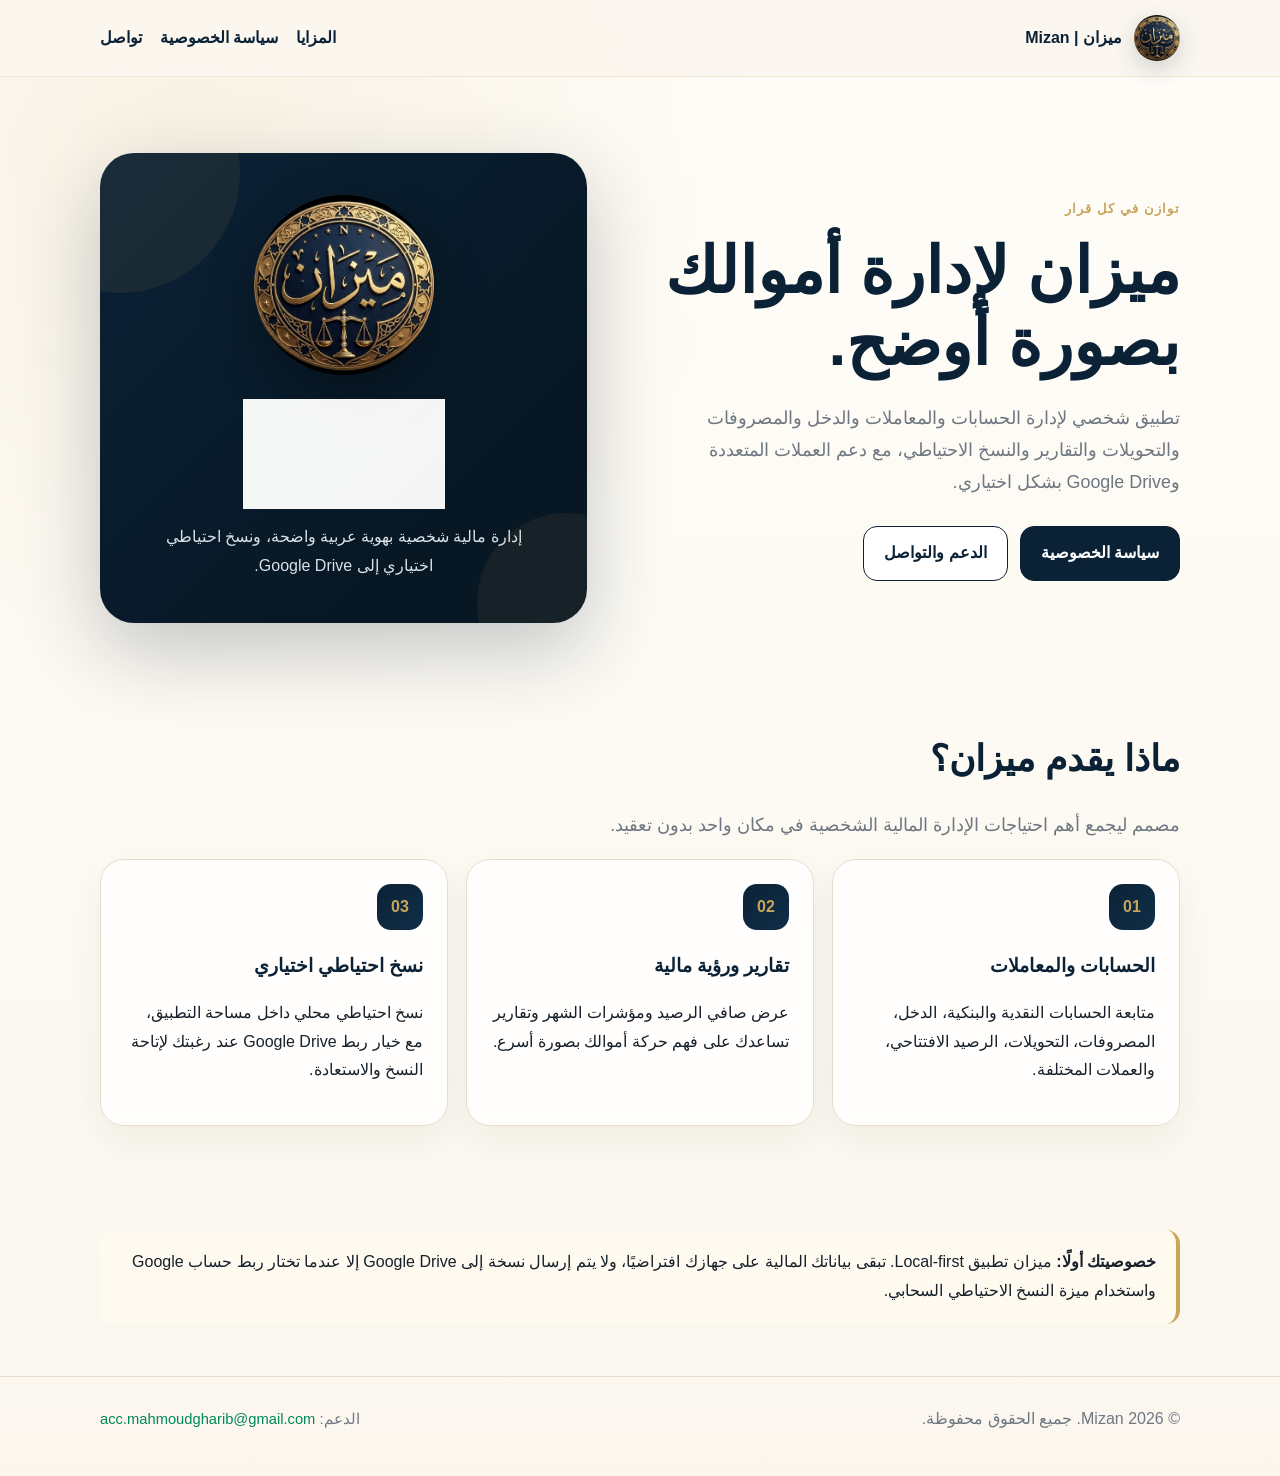
==== index.html @ 621705f7 "Initial Mizan website" ====
<!doctype html>
<html lang="ar" dir="rtl">
<head>
  <meta charset="utf-8" />
  <meta name="viewport" content="width=device-width, initial-scale=1" />
  <meta name="description" content="ميزان — تطبيق لإدارة الأموال الشخصية، الحسابات، المعاملات، التقارير والنسخ الاحتياطي." />
  <title>ميزان | Mizan</title>
  <link rel="icon" href="assets/mizan-logo.png" />
  <link rel="stylesheet" href="assets/styles.css" />
</head>
<body>
  <header class="topbar">
    <div class="shell nav">
      <a class="brand" href="./" aria-label="Mizan home">
        <img src="assets/mizan-logo.png" alt="شعار ميزان" />
        <span>ميزان | Mizan</span>
      </a>
      <nav class="navlinks">
        <a href="#features">المزايا</a>
        <a href="privacy-policy/">سياسة الخصوصية</a>
        <a href="mailto:acc.mahmoudgharib@gmail.com">تواصل</a>
      </nav>
    </div>
  </header>

  <main>
    <section class="hero">
      <div class="shell hero-grid">
        <div>
          <span class="kicker">توازن في كل قرار</span>
          <h1>ميزان لإدارة أموالك بصورة أوضح.</h1>
          <p class="lead">تطبيق شخصي لإدارة الحسابات والمعاملات والدخل والمصروفات والتحويلات والتقارير والنسخ الاحتياطي، مع دعم العملات المتعددة وGoogle Drive بشكل اختياري.</p>
          <div class="ctas">
            <a class="btn primary" href="privacy-policy/">سياسة الخصوصية</a>
            <a class="btn secondary" href="mailto:acc.mahmoudgharib@gmail.com">الدعم والتواصل</a>
          </div>
        </div>
        <div class="hero-card" aria-label="Mizan brand">
          <img class="logo-large" src="assets/mizan-logo.png" alt="شعار تطبيق ميزان" />
          <img class="wordmark" src="assets/mizan-wordmark.png" alt="ميزان" />
          <p>إدارة مالية شخصية بهوية عربية واضحة، ونسخ احتياطي اختياري إلى Google Drive.</p>
        </div>
      </div>
    </section>

    <section class="section" id="features">
      <div class="shell">
        <h2>ماذا يقدم ميزان؟</h2>
        <p class="lead">مصمم ليجمع أهم احتياجات الإدارة المالية الشخصية في مكان واحد بدون تعقيد.</p>
        <div class="grid-3">
          <article class="card">
            <div class="icon">01</div>
            <h3>الحسابات والمعاملات</h3>
            <p>متابعة الحسابات النقدية والبنكية، الدخل، المصروفات، التحويلات، الرصيد الافتتاحي، والعملات المختلفة.</p>
          </article>
          <article class="card">
            <div class="icon">02</div>
            <h3>تقارير ورؤية مالية</h3>
            <p>عرض صافي الرصيد ومؤشرات الشهر وتقارير تساعدك على فهم حركة أموالك بصورة أسرع.</p>
          </article>
          <article class="card">
            <div class="icon">03</div>
            <h3>نسخ احتياطي اختياري</h3>
            <p>نسخ احتياطي محلي داخل مساحة التطبيق، مع خيار ربط Google Drive عند رغبتك لإتاحة النسخ والاستعادة.</p>
          </article>
        </div>
      </div>
    </section>

    <section class="section">
      <div class="shell">
        <div class="notice">
          <strong>خصوصيتك أولًا:</strong>
          ميزان تطبيق Local-first. تبقى بياناتك المالية على جهازك افتراضيًا، ولا يتم إرسال نسخة إلى Google Drive إلا عندما تختار ربط حساب Google واستخدام ميزة النسخ الاحتياطي السحابي.
        </div>
      </div>
    </section>
  </main>

  <footer>
    <div class="shell footer-grid">
      <div>© 2026 Mizan. جميع الحقوق محفوظة.</div>
      <div class="small">الدعم: <a href="mailto:acc.mahmoudgharib@gmail.com">acc.mahmoudgharib@gmail.com</a></div>
    </div>
  </footer>
</body>
</html>
---- assets/styles.css ----
:root {
  --navy: #0b2236;
  --navy-2: #102f49;
  --gold: #c9a55a;
  --cream: #fbf7ef;
  --ink: #17212b;
  --muted: #6e7781;
  --line: #e6ddcf;
  --green: #00875a;
  --card: rgba(255,255,255,.88);
}
* { box-sizing: border-box; }
html { scroll-behavior: smooth; }
body {
  margin: 0;
  font-family: "Segoe UI", Tahoma, Arial, sans-serif;
  color: var(--ink);
  background:
    radial-gradient(circle at 15% 10%, rgba(201,165,90,.12), transparent 34%),
    linear-gradient(180deg, #fffdf8, var(--cream));
  line-height: 1.8;
}
a { color: var(--green); text-decoration: none; }
a:hover { text-decoration: underline; }
.shell { width: min(1080px, calc(100% - 32px)); margin: 0 auto; }
.topbar {
  position: sticky; top: 0; z-index: 5;
  background: rgba(251,247,239,.92);
  backdrop-filter: blur(12px);
  border-bottom: 1px solid rgba(201,165,90,.18);
}
.nav { min-height: 76px; display:flex; align-items:center; justify-content:space-between; gap:20px; }
.brand { display:flex; align-items:center; gap:12px; color:var(--navy); font-weight:800; }
.brand img { width:46px; height:46px; border-radius:50%; object-fit:cover; box-shadow: 0 8px 24px rgba(11,34,54,.18); }
.navlinks { display:flex; gap:18px; align-items:center; flex-wrap:wrap; }
.navlinks a { color:var(--navy); font-weight:700; }
.hero { padding: 76px 0 52px; }
.hero-grid { display:grid; grid-template-columns: 1.05fr .95fr; gap:54px; align-items:center; }
.hero-card {
  background: linear-gradient(135deg, var(--navy), #071724 75%);
  color:white; border-radius:34px; padding:42px;
  box-shadow:0 28px 80px rgba(11,34,54,.24);
  position:relative; overflow:hidden;
}
.hero-card:before, .hero-card:after { content:""; position:absolute; border-radius:50%; background:rgba(201,165,90,.08); }
.hero-card:before { width:240px;height:240px;left:-100px;top:-100px; }
.hero-card:after { width:180px;height:180px;right:-70px;bottom:-70px; }
.logo-large { width:180px; height:180px; border-radius:50%; object-fit:cover; display:block; margin:0 auto 24px; box-shadow:0 18px 50px rgba(0,0,0,.32); }
.wordmark { max-width:270px; max-height:110px; object-fit:contain; display:block; margin:0 auto 14px; filter: brightness(0) invert(1); opacity:.96; }
.hero-card p { text-align:center; color:#d9e0e6; margin:0; }
.kicker { color:var(--gold); font-weight:800; letter-spacing:.08em; text-transform:uppercase; font-size:.84rem; }
h1 { font-size:clamp(2.2rem, 5vw, 4.6rem); line-height:1.12; margin:.2em 0 .35em; color:var(--navy); }
h2 { color:var(--navy); font-size:clamp(1.55rem, 3vw, 2.25rem); margin:0 0 14px; }
h3 { color:var(--navy); margin-bottom:8px; }
.lead { color:var(--muted); font-size:1.12rem; max-width:700px; }
.ctas { display:flex; gap:12px; flex-wrap:wrap; margin-top:28px; }
.btn { display:inline-flex; align-items:center; justify-content:center; padding:12px 20px; border-radius:14px; font-weight:800; border:1px solid var(--navy); }
.btn.primary { background:var(--navy); color:white; }
.btn.secondary { background:white; color:var(--navy); }
.section { padding:52px 0; }
.grid-3 { display:grid; grid-template-columns:repeat(3,1fr); gap:18px; }
.card { background:var(--card); border:1px solid var(--line); border-radius:24px; padding:24px; box-shadow:0 14px 34px rgba(66,48,21,.06); }
.icon { width:46px;height:46px;border-radius:14px;background:linear-gradient(135deg,var(--navy),var(--navy-2));color:var(--gold);display:grid;place-items:center;font-weight:900;margin-bottom:15px; }
.notice { border-right:4px solid var(--gold); background:#fffaf0; padding:18px 20px; border-radius:14px; }
.privacy { max-width:880px; margin:0 auto; }
.privacy section { background:white; border:1px solid var(--line); border-radius:20px; padding:24px; margin:16px 0; }
ul { padding-inline-start:24px; }
footer { border-top:1px solid var(--line); padding:28px 0 42px; color:var(--muted); }
.footer-grid { display:flex; justify-content:space-between; gap:20px; align-items:center; flex-wrap:wrap; }
.small { font-size:.92rem; color:var(--muted); }
.badge { display:inline-block; padding:6px 10px; border-radius:999px; background:#edf7f3; color:var(--green); font-weight:800; font-size:.85rem; }
@media (max-width: 820px) {
  .hero-grid { grid-template-columns:1fr; }
  .grid-3 { grid-template-columns:1fr; }
  .nav { align-items:flex-start; padding:14px 0; }
  .navlinks { justify-content:flex-end; }
  .hero { padding-top:42px; }
}
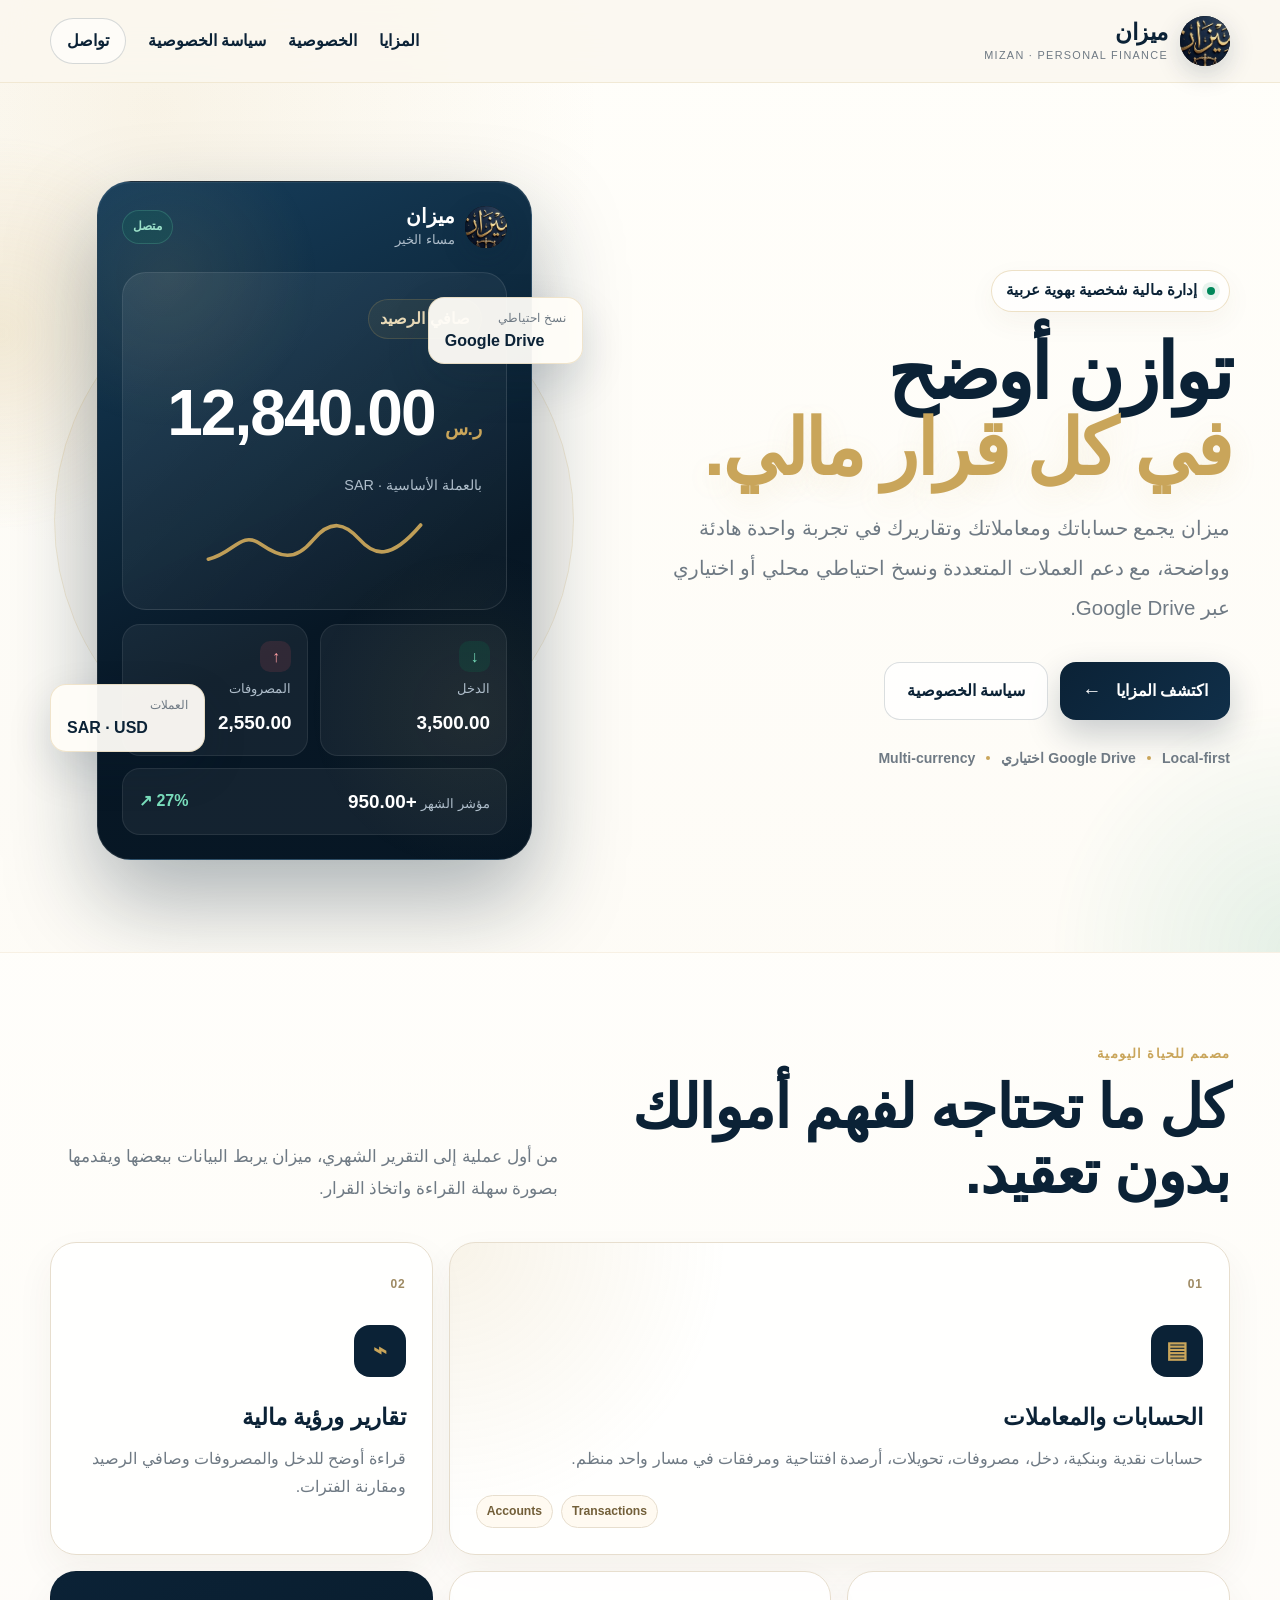
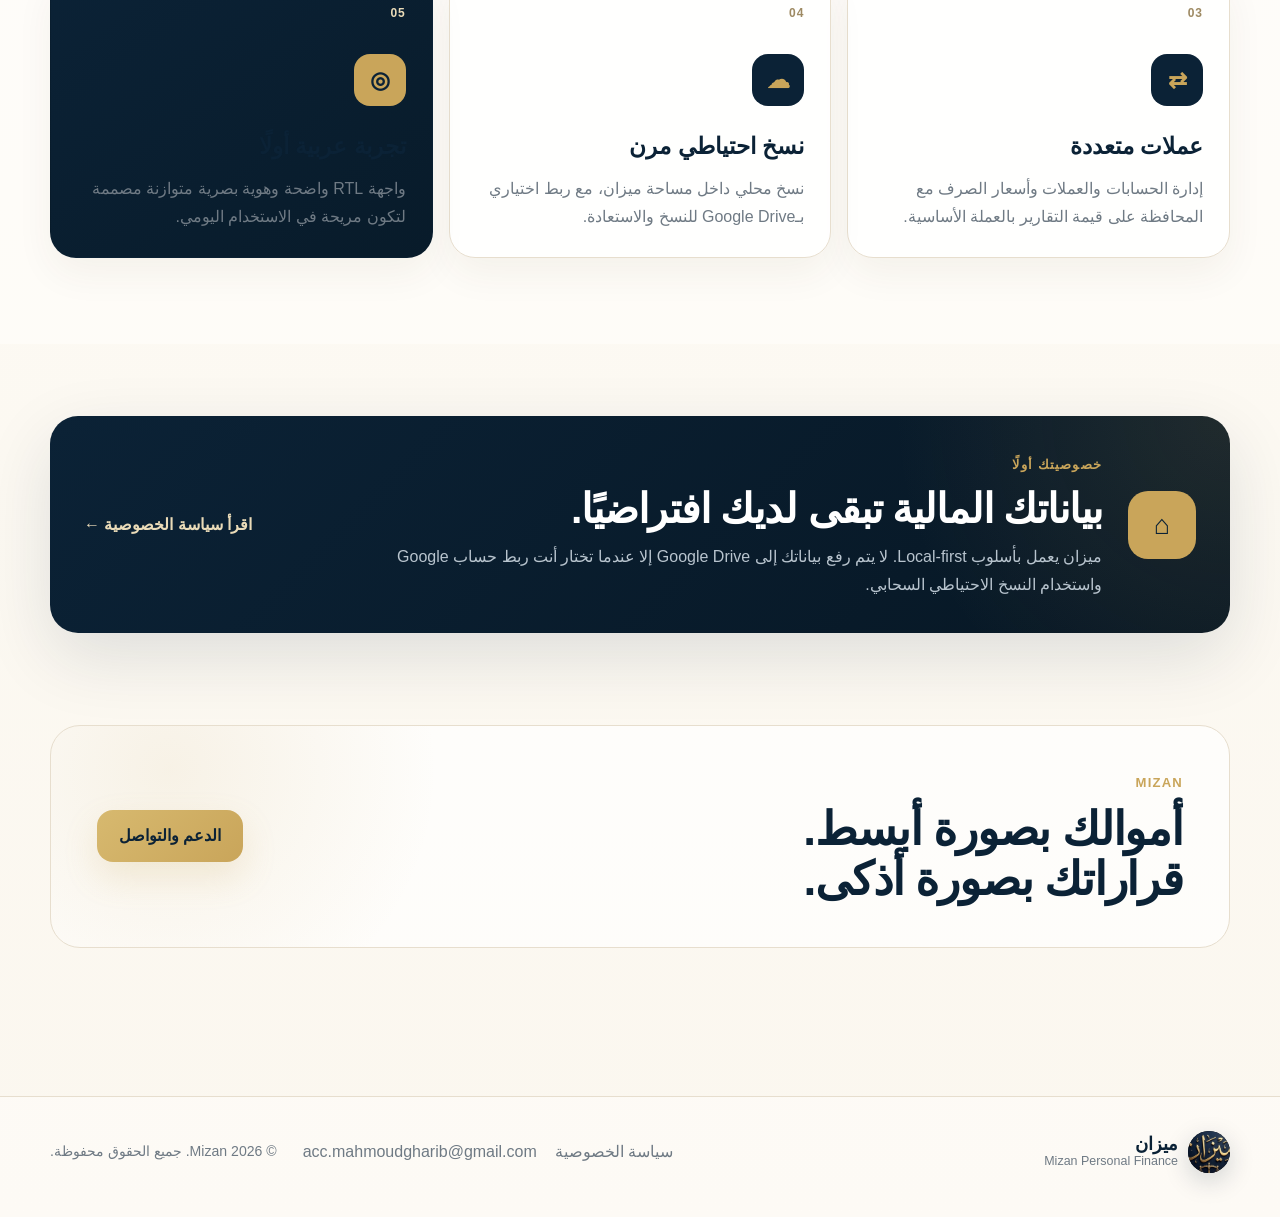
==== commit e99883ed: "Update Mizan website design" ====
--- a/index.html
+++ b/index.html
@@ -3,7 +3,8 @@
 <head>
   <meta charset="utf-8" />
   <meta name="viewport" content="width=device-width, initial-scale=1" />
-  <meta name="description" content="ميزان — تطبيق لإدارة الأموال الشخصية، الحسابات، المعاملات، التقارير والنسخ الاحتياطي." />
+  <meta name="theme-color" content="#0B2236" />
+  <meta name="description" content="ميزان — تطبيق عربي لإدارة الأموال الشخصية، الحسابات، المعاملات، التقارير والنسخ الاحتياطي." />
   <title>ميزان | Mizan</title>
   <link rel="icon" href="assets/mizan-logo.png" />
   <link rel="stylesheet" href="assets/styles.css" />
@@ -11,76 +12,201 @@
 <body>
   <header class="topbar">
     <div class="shell nav">
-      <a class="brand" href="./" aria-label="Mizan home">
-        <img src="assets/mizan-logo.png" alt="شعار ميزان" />
-        <span>ميزان | Mizan</span>
+      <a class="brand" href="./" aria-label="الصفحة الرئيسية لميزان">
+        <span class="brand-mark"><img src="assets/mizan-logo.png" alt="" /></span>
+        <span class="brand-copy">
+          <strong class="brand-name">ميزان</strong>
+          <small>MIZAN · PERSONAL FINANCE</small>
+        </span>
       </a>
-      <nav class="navlinks">
+      <nav class="navlinks" aria-label="التنقل الرئيسي">
         <a href="#features">المزايا</a>
+        <a href="#privacy">الخصوصية</a>
         <a href="privacy-policy/">سياسة الخصوصية</a>
-        <a href="mailto:acc.mahmoudgharib@gmail.com">تواصل</a>
+        <a class="nav-contact" href="mailto:acc.mahmoudgharib@gmail.com">تواصل</a>
       </nav>
     </div>
   </header>
 
   <main>
     <section class="hero">
+      <div class="hero-glow hero-glow-a"></div>
+      <div class="hero-glow hero-glow-b"></div>
       <div class="shell hero-grid">
+        <div class="hero-copy">
+          <div class="eyebrow">
+            <span class="eyebrow-dot"></span>
+            <span>إدارة مالية شخصية بهوية عربية</span>
+          </div>
+          <h1>توازن أوضح<br /><span>في كل قرار مالي.</span></h1>
+          <p class="lead">
+            ميزان يجمع حساباتك ومعاملاتك وتقاريرك في تجربة واحدة هادئة وواضحة،
+            مع دعم العملات المتعددة ونسخ احتياطي محلي أو اختياري عبر Google Drive.
+          </p>
+          <div class="ctas">
+            <a class="btn primary" href="#features">
+              <span>اكتشف المزايا</span>
+              <span class="btn-arrow">←</span>
+            </a>
+            <a class="btn secondary" href="privacy-policy/">سياسة الخصوصية</a>
+          </div>
+          <div class="trust-row" aria-label="خصائص رئيسية">
+            <span>Local-first</span>
+            <i></i>
+            <span>Google Drive اختياري</span>
+            <i></i>
+            <span>Multi-currency</span>
+          </div>
+        </div>
+
+        <div class="showcase" aria-label="واجهة توضيحية لتطبيق ميزان">
+          <div class="showcase-orbit"></div>
+          <div class="app-window">
+            <div class="app-top">
+              <div class="app-brand">
+                <span class="mini-logo"><img src="assets/mizan-logo.png" alt="" /></span>
+                <div>
+                  <strong>ميزان</strong>
+                  <small>مساء الخير</small>
+                </div>
+              </div>
+              <span class="status-pill">متصل</span>
+            </div>
+
+            <div class="balance-card">
+              <div class="balance-label">صافي الرصيد</div>
+              <div class="balance-value"><b>12,840.00</b><span>ر.س</span></div>
+              <div class="balance-sub">بالعملة الأساسية · SAR</div>
+              <svg class="balance-line" viewBox="0 0 240 60" aria-hidden="true">
+                <path d="M2 48 C30 42, 38 16, 60 31 S98 51, 118 27 S154 8, 170 26 S204 50, 238 10" fill="none" stroke="currentColor" stroke-width="4" stroke-linecap="round"/>
+              </svg>
+            </div>
+
+            <div class="mini-grid">
+              <div class="mini-card">
+                <span class="mini-icon income">↓</span>
+                <small>الدخل</small>
+                <strong>3,500.00</strong>
+              </div>
+              <div class="mini-card">
+                <span class="mini-icon expense">↑</span>
+                <small>المصروفات</small>
+                <strong>2,550.00</strong>
+              </div>
+              <div class="mini-card wide">
+                <div>
+                  <small>مؤشر الشهر</small>
+                  <strong>+950.00</strong>
+                </div>
+                <span class="trend">↗ 27%</span>
+              </div>
+            </div>
+          </div>
+
+          <div class="floating-card floating-a">
+            <span>نسخ احتياطي</span>
+            <strong>Google Drive</strong>
+          </div>
+          <div class="floating-card floating-b">
+            <span>العملات</span>
+            <strong>SAR · USD</strong>
+          </div>
+        </div>
+      </div>
+    </section>
+
+    <section class="section features-section" id="features">
+      <div class="shell">
+        <div class="section-head">
+          <div>
+            <span class="section-kicker">مصمم للحياة اليومية</span>
+            <h2>كل ما تحتاجه لفهم أموالك<br />بدون تعقيد.</h2>
+          </div>
+          <p>
+            من أول عملية إلى التقرير الشهري، ميزان يربط البيانات ببعضها
+            ويقدمها بصورة سهلة القراءة واتخاذ القرار.
+          </p>
+        </div>
+
+        <div class="feature-grid">
+          <article class="feature-card feature-large">
+            <span class="feature-no">01</span>
+            <div class="feature-symbol">▤</div>
+            <h3>الحسابات والمعاملات</h3>
+            <p>حسابات نقدية وبنكية، دخل، مصروفات، تحويلات، أرصدة افتتاحية ومرفقات في مسار واحد منظم.</p>
+            <div class="feature-tags"><span>Accounts</span><span>Transactions</span></div>
+          </article>
+
+          <article class="feature-card">
+            <span class="feature-no">02</span>
+            <div class="feature-symbol">⌁</div>
+            <h3>تقارير ورؤية مالية</h3>
+            <p>قراءة أوضح للدخل والمصروفات وصافي الرصيد ومقارنة الفترات.</p>
+          </article>
+
+          <article class="feature-card">
+            <span class="feature-no">03</span>
+            <div class="feature-symbol">⇄</div>
+            <h3>عملات متعددة</h3>
+            <p>إدارة الحسابات والعملات وأسعار الصرف مع المحافظة على قيمة التقارير بالعملة الأساسية.</p>
+          </article>
+
+          <article class="feature-card">
+            <span class="feature-no">04</span>
+            <div class="feature-symbol">☁</div>
+            <h3>نسخ احتياطي مرن</h3>
+            <p>نسخ محلي داخل مساحة ميزان، مع ربط اختياري بـGoogle Drive للنسخ والاستعادة.</p>
+          </article>
+
+          <article class="feature-card feature-accent">
+            <span class="feature-no">05</span>
+            <div class="feature-symbol">◎</div>
+            <h3>تجربة عربية أولًا</h3>
+            <p>واجهة RTL واضحة وهوية بصرية متوازنة مصممة لتكون مريحة في الاستخدام اليومي.</p>
+          </article>
+        </div>
+      </div>
+    </section>
+
+    <section class="section privacy-strip" id="privacy">
+      <div class="shell">
+        <div class="privacy-panel">
+          <div class="privacy-icon">⌂</div>
+          <div class="privacy-copy">
+            <span class="section-kicker">خصوصيتك أولًا</span>
+            <h2>بياناتك المالية تبقى لديك افتراضيًا.</h2>
+            <p>
+              ميزان يعمل بأسلوب Local-first. لا يتم رفع بياناتك إلى Google Drive إلا عندما تختار أنت
+              ربط حساب Google واستخدام النسخ الاحتياطي السحابي.
+            </p>
+          </div>
+          <a class="text-link" href="privacy-policy/">اقرأ سياسة الخصوصية ←</a>
+        </div>
+      </div>
+    </section>
+
+    <section class="section closing-section">
+      <div class="shell closing-card">
         <div>
-          <span class="kicker">توازن في كل قرار</span>
-          <h1>ميزان لإدارة أموالك بصورة أوضح.</h1>
-          <p class="lead">تطبيق شخصي لإدارة الحسابات والمعاملات والدخل والمصروفات والتحويلات والتقارير والنسخ الاحتياطي، مع دعم العملات المتعددة وGoogle Drive بشكل اختياري.</p>
-          <div class="ctas">
-            <a class="btn primary" href="privacy-policy/">سياسة الخصوصية</a>
-            <a class="btn secondary" href="mailto:acc.mahmoudgharib@gmail.com">الدعم والتواصل</a>
-          </div>
-        </div>
-        <div class="hero-card" aria-label="Mizan brand">
-          <img class="logo-large" src="assets/mizan-logo.png" alt="شعار تطبيق ميزان" />
-          <img class="wordmark" src="assets/mizan-wordmark.png" alt="ميزان" />
-          <p>إدارة مالية شخصية بهوية عربية واضحة، ونسخ احتياطي اختياري إلى Google Drive.</p>
-        </div>
-      </div>
-    </section>
-
-    <section class="section" id="features">
-      <div class="shell">
-        <h2>ماذا يقدم ميزان؟</h2>
-        <p class="lead">مصمم ليجمع أهم احتياجات الإدارة المالية الشخصية في مكان واحد بدون تعقيد.</p>
-        <div class="grid-3">
-          <article class="card">
-            <div class="icon">01</div>
-            <h3>الحسابات والمعاملات</h3>
-            <p>متابعة الحسابات النقدية والبنكية، الدخل، المصروفات، التحويلات، الرصيد الافتتاحي، والعملات المختلفة.</p>
-          </article>
-          <article class="card">
-            <div class="icon">02</div>
-            <h3>تقارير ورؤية مالية</h3>
-            <p>عرض صافي الرصيد ومؤشرات الشهر وتقارير تساعدك على فهم حركة أموالك بصورة أسرع.</p>
-          </article>
-          <article class="card">
-            <div class="icon">03</div>
-            <h3>نسخ احتياطي اختياري</h3>
-            <p>نسخ احتياطي محلي داخل مساحة التطبيق، مع خيار ربط Google Drive عند رغبتك لإتاحة النسخ والاستعادة.</p>
-          </article>
-        </div>
-      </div>
-    </section>
-
-    <section class="section">
-      <div class="shell">
-        <div class="notice">
-          <strong>خصوصيتك أولًا:</strong>
-          ميزان تطبيق Local-first. تبقى بياناتك المالية على جهازك افتراضيًا، ولا يتم إرسال نسخة إلى Google Drive إلا عندما تختار ربط حساب Google واستخدام ميزة النسخ الاحتياطي السحابي.
-        </div>
+          <span class="section-kicker">MIZAN</span>
+          <h2>أموالك بصورة أبسط.<br />قراراتك بصورة أذكى.</h2>
+        </div>
+        <a class="btn gold" href="mailto:acc.mahmoudgharib@gmail.com">الدعم والتواصل</a>
       </div>
     </section>
   </main>
 
   <footer>
     <div class="shell footer-grid">
-      <div>© 2026 Mizan. جميع الحقوق محفوظة.</div>
-      <div class="small">الدعم: <a href="mailto:acc.mahmoudgharib@gmail.com">acc.mahmoudgharib@gmail.com</a></div>
+      <a class="footer-brand" href="./">
+        <span class="mini-logo"><img src="assets/mizan-logo.png" alt="" /></span>
+        <span><strong>ميزان</strong><small>Mizan Personal Finance</small></span>
+      </a>
+      <div class="footer-links">
+        <a href="privacy-policy/">سياسة الخصوصية</a>
+        <a href="mailto:acc.mahmoudgharib@gmail.com">acc.mahmoudgharib@gmail.com</a>
+      </div>
+      <div class="copyright">© 2026 Mizan. جميع الحقوق محفوظة.</div>
     </div>
   </footer>
 </body>
--- a/assets/styles.css
+++ b/assets/styles.css
@@ -1,78 +1,851 @@
+@font-face {
+  font-family: "Mahmoud";
+  src: url("fonts/Mahmoud-Final.ttf") format("truetype");
+  font-style: normal;
+  font-weight: 100 900;
+  font-display: swap;
+}
+
 :root {
+  --font: "Mahmoud", "Segoe UI", Tahoma, Arial, sans-serif;
   --navy: #0b2236;
   --navy-2: #102f49;
+  --navy-3: #173f5e;
   --gold: #c9a55a;
+  --gold-soft: #eadbb8;
   --cream: #fbf7ef;
-  --ink: #17212b;
-  --muted: #6e7781;
-  --line: #e6ddcf;
+  --paper: #fffdf8;
+  --ink: #16222d;
+  --muted: #6f7a84;
+  --line: #e7dece;
   --green: #00875a;
-  --card: rgba(255,255,255,.88);
-}
+  --red: #c94d55;
+  --card: rgba(255,255,255,.9);
+  --shadow: 0 24px 70px rgba(11,34,54,.12);
+}
+
 * { box-sizing: border-box; }
-html { scroll-behavior: smooth; }
+
+html {
+  scroll-behavior: smooth;
+  -webkit-text-size-adjust: 100%;
+}
+
 body {
   margin: 0;
-  font-family: "Segoe UI", Tahoma, Arial, sans-serif;
+  font-family: var(--font);
   color: var(--ink);
   background:
-    radial-gradient(circle at 15% 10%, rgba(201,165,90,.12), transparent 34%),
-    linear-gradient(180deg, #fffdf8, var(--cream));
-  line-height: 1.8;
-}
-a { color: var(--green); text-decoration: none; }
-a:hover { text-decoration: underline; }
-.shell { width: min(1080px, calc(100% - 32px)); margin: 0 auto; }
+    radial-gradient(circle at 12% 4%, rgba(201,165,90,.12), transparent 28rem),
+    linear-gradient(180deg, #fffefa 0%, var(--cream) 100%);
+  line-height: 1.75;
+  font-variant-numeric: tabular-nums;
+  text-rendering: optimizeLegibility;
+}
+
+button, input, textarea, select { font: inherit; }
+img { max-width: 100%; }
+a { color: inherit; text-decoration: none; }
+a:hover { color: var(--green); }
+
+.shell {
+  width: min(1180px, calc(100% - 40px));
+  margin-inline: auto;
+}
+
 .topbar {
-  position: sticky; top: 0; z-index: 5;
-  background: rgba(251,247,239,.92);
-  backdrop-filter: blur(12px);
+  position: sticky;
+  top: 0;
+  z-index: 30;
+  background: rgba(251,247,239,.84);
   border-bottom: 1px solid rgba(201,165,90,.18);
-}
-.nav { min-height: 76px; display:flex; align-items:center; justify-content:space-between; gap:20px; }
-.brand { display:flex; align-items:center; gap:12px; color:var(--navy); font-weight:800; }
-.brand img { width:46px; height:46px; border-radius:50%; object-fit:cover; box-shadow: 0 8px 24px rgba(11,34,54,.18); }
-.navlinks { display:flex; gap:18px; align-items:center; flex-wrap:wrap; }
-.navlinks a { color:var(--navy); font-weight:700; }
-.hero { padding: 76px 0 52px; }
-.hero-grid { display:grid; grid-template-columns: 1.05fr .95fr; gap:54px; align-items:center; }
-.hero-card {
-  background: linear-gradient(135deg, var(--navy), #071724 75%);
-  color:white; border-radius:34px; padding:42px;
-  box-shadow:0 28px 80px rgba(11,34,54,.24);
-  position:relative; overflow:hidden;
-}
-.hero-card:before, .hero-card:after { content:""; position:absolute; border-radius:50%; background:rgba(201,165,90,.08); }
-.hero-card:before { width:240px;height:240px;left:-100px;top:-100px; }
-.hero-card:after { width:180px;height:180px;right:-70px;bottom:-70px; }
-.logo-large { width:180px; height:180px; border-radius:50%; object-fit:cover; display:block; margin:0 auto 24px; box-shadow:0 18px 50px rgba(0,0,0,.32); }
-.wordmark { max-width:270px; max-height:110px; object-fit:contain; display:block; margin:0 auto 14px; filter: brightness(0) invert(1); opacity:.96; }
-.hero-card p { text-align:center; color:#d9e0e6; margin:0; }
-.kicker { color:var(--gold); font-weight:800; letter-spacing:.08em; text-transform:uppercase; font-size:.84rem; }
-h1 { font-size:clamp(2.2rem, 5vw, 4.6rem); line-height:1.12; margin:.2em 0 .35em; color:var(--navy); }
-h2 { color:var(--navy); font-size:clamp(1.55rem, 3vw, 2.25rem); margin:0 0 14px; }
-h3 { color:var(--navy); margin-bottom:8px; }
-.lead { color:var(--muted); font-size:1.12rem; max-width:700px; }
-.ctas { display:flex; gap:12px; flex-wrap:wrap; margin-top:28px; }
-.btn { display:inline-flex; align-items:center; justify-content:center; padding:12px 20px; border-radius:14px; font-weight:800; border:1px solid var(--navy); }
-.btn.primary { background:var(--navy); color:white; }
-.btn.secondary { background:white; color:var(--navy); }
-.section { padding:52px 0; }
-.grid-3 { display:grid; grid-template-columns:repeat(3,1fr); gap:18px; }
-.card { background:var(--card); border:1px solid var(--line); border-radius:24px; padding:24px; box-shadow:0 14px 34px rgba(66,48,21,.06); }
-.icon { width:46px;height:46px;border-radius:14px;background:linear-gradient(135deg,var(--navy),var(--navy-2));color:var(--gold);display:grid;place-items:center;font-weight:900;margin-bottom:15px; }
-.notice { border-right:4px solid var(--gold); background:#fffaf0; padding:18px 20px; border-radius:14px; }
-.privacy { max-width:880px; margin:0 auto; }
-.privacy section { background:white; border:1px solid var(--line); border-radius:20px; padding:24px; margin:16px 0; }
-ul { padding-inline-start:24px; }
-footer { border-top:1px solid var(--line); padding:28px 0 42px; color:var(--muted); }
-.footer-grid { display:flex; justify-content:space-between; gap:20px; align-items:center; flex-wrap:wrap; }
-.small { font-size:.92rem; color:var(--muted); }
-.badge { display:inline-block; padding:6px 10px; border-radius:999px; background:#edf7f3; color:var(--green); font-weight:800; font-size:.85rem; }
-@media (max-width: 820px) {
-  .hero-grid { grid-template-columns:1fr; }
-  .grid-3 { grid-template-columns:1fr; }
-  .nav { align-items:flex-start; padding:14px 0; }
-  .navlinks { justify-content:flex-end; }
-  .hero { padding-top:42px; }
-}
+  backdrop-filter: blur(18px);
+  -webkit-backdrop-filter: blur(18px);
+}
+
+.nav {
+  min-height: 82px;
+  display: flex;
+  align-items: center;
+  justify-content: space-between;
+  gap: 26px;
+}
+
+.brand {
+  display: inline-flex;
+  align-items: center;
+  gap: 12px;
+  color: var(--navy);
+}
+
+.brand-mark, .mini-logo {
+  display: block;
+  overflow: hidden;
+  border-radius: 50%;
+  background: #05090c;
+  box-shadow: 0 8px 26px rgba(11,34,54,.18);
+  flex: 0 0 auto;
+}
+
+.brand-mark { width: 50px; height: 50px; }
+.mini-logo { width: 42px; height: 42px; }
+
+.brand-mark img, .mini-logo img {
+  width: 100%;
+  height: 100%;
+  object-fit: cover;
+  transform: scale(1.82);
+}
+
+.brand-copy {
+  display: grid;
+  line-height: 1.05;
+}
+
+.brand-name {
+  font-size: 1.42rem;
+  font-weight: 900;
+  letter-spacing: -.02em;
+}
+
+.brand-copy small {
+  margin-top: 5px;
+  font-size: .68rem;
+  color: var(--muted);
+  letter-spacing: .12em;
+  direction: ltr;
+}
+
+.navlinks {
+  display: flex;
+  gap: 22px;
+  align-items: center;
+  flex-wrap: wrap;
+  color: var(--navy);
+  font-weight: 800;
+}
+
+.navlinks a { transition: color .2s ease, transform .2s ease; }
+.navlinks a:hover { transform: translateY(-1px); }
+
+.nav-contact {
+  border: 1px solid rgba(11,34,54,.16);
+  border-radius: 999px;
+  padding: 8px 16px;
+  background: rgba(255,255,255,.55);
+}
+
+.hero {
+  position: relative;
+  overflow: clip;
+  padding: 98px 0 92px;
+}
+
+.hero-glow {
+  position: absolute;
+  border-radius: 50%;
+  filter: blur(3px);
+  pointer-events: none;
+}
+
+.hero-glow-a {
+  width: 420px;
+  height: 420px;
+  left: -210px;
+  top: 40px;
+  background: radial-gradient(circle, rgba(201,165,90,.18), transparent 66%);
+}
+
+.hero-glow-b {
+  width: 520px;
+  height: 520px;
+  right: -280px;
+  bottom: -260px;
+  background: radial-gradient(circle, rgba(0,135,90,.10), transparent 68%);
+}
+
+.hero-grid {
+  display: grid;
+  grid-template-columns: 1.03fr .97fr;
+  gap: clamp(46px, 7vw, 92px);
+  align-items: center;
+}
+
+.hero-copy { position: relative; z-index: 2; }
+
+.eyebrow {
+  display: inline-flex;
+  align-items: center;
+  gap: 10px;
+  color: var(--navy);
+  background: rgba(255,255,255,.62);
+  border: 1px solid rgba(201,165,90,.33);
+  padding: 7px 14px;
+  border-radius: 999px;
+  font-size: .92rem;
+  font-weight: 800;
+  box-shadow: 0 10px 28px rgba(90,70,33,.05);
+}
+
+.eyebrow-dot {
+  width: 8px;
+  height: 8px;
+  border-radius: 50%;
+  background: var(--green);
+  box-shadow: 0 0 0 5px rgba(0,135,90,.09);
+}
+
+h1, h2, h3, p { margin-top: 0; }
+
+h1 {
+  margin: 22px 0 22px;
+  color: var(--navy);
+  font-size: clamp(3.2rem, 6vw, 6.5rem);
+  line-height: .99;
+  font-weight: 900;
+  letter-spacing: -.035em;
+}
+
+h1 span {
+  color: var(--gold);
+  text-shadow: 0 8px 30px rgba(201,165,90,.12);
+}
+
+.lead {
+  max-width: 680px;
+  margin-bottom: 0;
+  color: var(--muted);
+  font-size: clamp(1.08rem, 1.8vw, 1.28rem);
+  line-height: 1.95;
+}
+
+.ctas {
+  display: flex;
+  gap: 12px;
+  flex-wrap: wrap;
+  margin-top: 34px;
+}
+
+.btn {
+  min-height: 52px;
+  display: inline-flex;
+  align-items: center;
+  justify-content: center;
+  gap: 14px;
+  padding: 12px 22px;
+  border-radius: 16px;
+  font-weight: 900;
+  transition: transform .2s ease, box-shadow .2s ease, background .2s ease;
+}
+
+.btn:hover { transform: translateY(-2px); }
+
+.btn.primary {
+  color: white;
+  background: linear-gradient(135deg, var(--navy), var(--navy-2));
+  box-shadow: 0 14px 34px rgba(11,34,54,.22);
+}
+
+.btn.secondary {
+  color: var(--navy);
+  background: rgba(255,255,255,.72);
+  border: 1px solid rgba(11,34,54,.15);
+}
+
+.btn.gold {
+  color: var(--navy);
+  background: linear-gradient(135deg, #d7b96f, var(--gold));
+  box-shadow: 0 15px 34px rgba(201,165,90,.18);
+}
+
+.btn.compact { min-height: 46px; padding: 9px 16px; }
+
+.btn-arrow { font-size: 1.2em; }
+
+.trust-row {
+  display: flex;
+  align-items: center;
+  gap: 11px;
+  flex-wrap: wrap;
+  margin-top: 26px;
+  color: var(--muted);
+  font-size: .88rem;
+  font-weight: 700;
+}
+
+.trust-row i {
+  width: 4px;
+  height: 4px;
+  background: var(--gold);
+  border-radius: 50%;
+}
+
+.showcase {
+  position: relative;
+  min-height: 610px;
+  display: grid;
+  place-items: center;
+}
+
+.showcase-orbit {
+  position: absolute;
+  width: 520px;
+  height: 520px;
+  border-radius: 50%;
+  border: 1px solid rgba(201,165,90,.22);
+  box-shadow:
+    inset 0 0 0 42px rgba(201,165,90,.025),
+    inset 0 0 0 100px rgba(11,34,54,.018);
+}
+
+.app-window {
+  position: relative;
+  z-index: 2;
+  width: min(435px, 92%);
+  border: 1px solid rgba(255,255,255,.10);
+  border-radius: 34px;
+  padding: 24px;
+  color: white;
+  background:
+    linear-gradient(155deg, rgba(23,63,94,.98), rgba(7,23,36,.99) 63%),
+    var(--navy);
+  box-shadow:
+    0 40px 90px rgba(11,34,54,.34),
+    inset 0 1px rgba(255,255,255,.06);
+}
+
+.app-window::before {
+  content: "";
+  position: absolute;
+  inset: 0;
+  border-radius: inherit;
+  background:
+    radial-gradient(circle at 16% 14%, rgba(201,165,90,.11), transparent 22%),
+    radial-gradient(circle at 86% 78%, rgba(201,165,90,.07), transparent 25%);
+  pointer-events: none;
+}
+
+.app-top {
+  position: relative;
+  z-index: 2;
+  display: flex;
+  justify-content: space-between;
+  align-items: center;
+}
+
+.app-brand {
+  display: flex;
+  align-items: center;
+  gap: 10px;
+}
+
+.app-brand > div { display: grid; line-height: 1.1; }
+.app-brand strong { font-size: 1.22rem; }
+.app-brand small { margin-top: 5px; color: #aebdca; }
+
+.status-pill {
+  color: #9be0c9;
+  background: rgba(0,135,90,.15);
+  border: 1px solid rgba(115,220,184,.2);
+  padding: 5px 10px;
+  border-radius: 999px;
+  font-size: .76rem;
+  font-weight: 800;
+}
+
+.balance-card {
+  position: relative;
+  z-index: 2;
+  overflow: hidden;
+  margin-top: 24px;
+  padding: 26px 24px 30px;
+  border-radius: 24px;
+  background: linear-gradient(135deg, rgba(255,255,255,.075), rgba(255,255,255,.025));
+  border: 1px solid rgba(255,255,255,.10);
+}
+
+.balance-label {
+  display: inline-flex;
+  color: var(--gold-soft);
+  border: 1px solid rgba(201,165,90,.20);
+  background: rgba(201,165,90,.07);
+  border-radius: 999px;
+  padding: 5px 11px;
+  font-weight: 800;
+}
+
+.balance-value {
+  display: flex;
+  align-items: baseline;
+  gap: 10px;
+  margin-top: 18px;
+  direction: ltr;
+  justify-content: flex-end;
+}
+
+.balance-value b {
+  font-size: clamp(2.55rem, 5vw, 4rem);
+  font-weight: 800;
+  letter-spacing: -.03em;
+}
+
+.balance-value span { color: var(--gold); font-size: 1.2rem; font-weight: 900; }
+.balance-sub { margin-top: 4px; color: #aebdca; font-size: .9rem; }
+
+.balance-line {
+  width: 100%;
+  height: 54px;
+  margin-top: 18px;
+  color: var(--gold);
+  opacity: .95;
+}
+
+.mini-grid {
+  position: relative;
+  z-index: 2;
+  display: grid;
+  grid-template-columns: 1fr 1fr;
+  gap: 12px;
+  margin-top: 14px;
+}
+
+.mini-card {
+  padding: 16px;
+  border-radius: 18px;
+  background: rgba(255,255,255,.055);
+  border: 1px solid rgba(255,255,255,.08);
+  display: grid;
+  gap: 5px;
+}
+
+.mini-card small { color: #aebdca; }
+.mini-card strong { font-size: 1.18rem; direction: ltr; text-align: right; }
+.mini-card.wide {
+  grid-column: 1 / -1;
+  display: flex;
+  align-items: center;
+  justify-content: space-between;
+}
+
+.mini-icon {
+  width: 31px;
+  height: 31px;
+  display: grid;
+  place-items: center;
+  border-radius: 10px;
+  font-weight: 900;
+}
+
+.mini-icon.income { color: #78dfbc; background: rgba(0,135,90,.16); }
+.mini-icon.expense { color: #ff9fa4; background: rgba(201,77,85,.16); }
+.trend { color: #7adfbd; font-weight: 900; direction: ltr; }
+
+.floating-card {
+  position: absolute;
+  z-index: 4;
+  min-width: 155px;
+  padding: 13px 16px;
+  border-radius: 16px;
+  background: rgba(255,253,248,.95);
+  border: 1px solid rgba(201,165,90,.28);
+  box-shadow: 0 18px 45px rgba(11,34,54,.14);
+  display: grid;
+  line-height: 1.2;
+}
+
+.floating-card span { color: var(--muted); font-size: .78rem; }
+.floating-card strong { color: var(--navy); margin-top: 5px; direction: ltr; }
+
+.floating-a { right: -4px; top: 116px; }
+.floating-b { left: 0; bottom: 108px; }
+
+.section { padding: 86px 0; }
+
+.features-section {
+  border-top: 1px solid rgba(201,165,90,.14);
+  background: rgba(255,255,255,.38);
+}
+
+.section-head {
+  display: grid;
+  grid-template-columns: 1.1fr .9fr;
+  gap: 50px;
+  align-items: end;
+  margin-bottom: 36px;
+}
+
+.section-kicker {
+  color: var(--gold);
+  font-size: .82rem;
+  font-weight: 900;
+  letter-spacing: .09em;
+}
+
+.section-head h2,
+.privacy-copy h2,
+.closing-card h2 {
+  margin: 9px 0 0;
+  color: var(--navy);
+  font-size: clamp(2.2rem, 4.7vw, 4.2rem);
+  line-height: 1.08;
+  letter-spacing: -.025em;
+}
+
+.section-head > p {
+  margin: 0;
+  color: var(--muted);
+  font-size: 1.06rem;
+  line-height: 1.9;
+}
+
+.feature-grid {
+  display: grid;
+  grid-template-columns: repeat(12, 1fr);
+  gap: 16px;
+}
+
+.feature-card {
+  grid-column: span 4;
+  min-height: 270px;
+  position: relative;
+  overflow: hidden;
+  padding: 26px;
+  border-radius: 26px;
+  border: 1px solid var(--line);
+  background: var(--card);
+  box-shadow: 0 16px 38px rgba(66,48,21,.055);
+  transition: transform .22s ease, box-shadow .22s ease, border-color .22s ease;
+}
+
+.feature-card:hover {
+  transform: translateY(-4px);
+  border-color: rgba(201,165,90,.48);
+  box-shadow: 0 24px 50px rgba(66,48,21,.09);
+}
+
+.feature-large {
+  grid-column: span 8;
+  background:
+    radial-gradient(circle at 0 0, rgba(201,165,90,.13), transparent 33%),
+    var(--card);
+}
+
+.feature-accent {
+  color: white;
+  border-color: transparent;
+  background: linear-gradient(145deg, var(--navy), #081b2a);
+}
+
+.feature-accent h3 { color: white; }
+.feature-accent p { color: #b8c4ce; }
+.feature-accent .feature-no { color: var(--gold-soft); }
+
+.feature-no {
+  color: #9e8a63;
+  font-size: .75rem;
+  font-weight: 900;
+  letter-spacing: .08em;
+}
+
+.feature-symbol {
+  width: 52px;
+  height: 52px;
+  margin-top: 28px;
+  display: grid;
+  place-items: center;
+  border-radius: 16px;
+  color: var(--gold);
+  background: var(--navy);
+  font-size: 1.45rem;
+  font-weight: 900;
+}
+
+.feature-accent .feature-symbol {
+  color: var(--navy);
+  background: var(--gold);
+}
+
+.feature-card h3 {
+  margin: 20px 0 8px;
+  color: var(--navy);
+  font-size: 1.45rem;
+}
+
+.feature-card p { margin-bottom: 0; color: var(--muted); }
+
+.feature-tags {
+  display: flex;
+  gap: 8px;
+  margin-top: 22px;
+  direction: ltr;
+}
+
+.feature-tags span {
+  border: 1px solid var(--line);
+  background: #fffaf1;
+  color: #725f39;
+  border-radius: 999px;
+  padding: 5px 10px;
+  font-size: .76rem;
+  font-weight: 800;
+}
+
+.privacy-strip { padding-top: 72px; padding-bottom: 72px; }
+
+.privacy-panel {
+  display: grid;
+  grid-template-columns: auto 1fr auto;
+  gap: 26px;
+  align-items: center;
+  padding: 34px;
+  border-radius: 28px;
+  color: white;
+  background:
+    radial-gradient(circle at 100% 0, rgba(201,165,90,.13), transparent 28%),
+    linear-gradient(135deg, var(--navy), #071724);
+  box-shadow: var(--shadow);
+}
+
+.privacy-icon {
+  width: 68px;
+  height: 68px;
+  border-radius: 20px;
+  display: grid;
+  place-items: center;
+  color: var(--navy);
+  background: var(--gold);
+  font-size: 1.7rem;
+  font-weight: 900;
+}
+
+.privacy-copy h2 {
+  color: white;
+  font-size: clamp(1.8rem, 3.2vw, 3rem);
+}
+
+.privacy-copy p {
+  max-width: 760px;
+  margin: 12px 0 0;
+  color: #b8c4ce;
+}
+
+.text-link {
+  color: var(--gold-soft);
+  font-weight: 900;
+  white-space: nowrap;
+}
+
+.closing-section { padding-top: 20px; }
+
+.closing-card {
+  display: flex;
+  align-items: center;
+  justify-content: space-between;
+  gap: 30px;
+  padding: 42px 46px;
+  border: 1px solid var(--line);
+  border-radius: 30px;
+  background:
+    radial-gradient(circle at 10% 20%, rgba(201,165,90,.13), transparent 25%),
+    rgba(255,255,255,.70);
+}
+
+.closing-card h2 { font-size: clamp(2rem, 3.6vw, 3.5rem); }
+
+footer {
+  margin-top: 62px;
+  padding: 34px 0 44px;
+  color: var(--muted);
+  border-top: 1px solid var(--line);
+  background: rgba(255,255,255,.38);
+}
+
+.footer-grid {
+  display: grid;
+  grid-template-columns: 1fr auto auto;
+  gap: 26px;
+  align-items: center;
+}
+
+.footer-brand {
+  display: inline-flex;
+  align-items: center;
+  gap: 10px;
+  color: var(--navy);
+}
+
+.footer-brand > span:last-child { display: grid; line-height: 1.12; }
+.footer-brand strong { font-size: 1.15rem; }
+.footer-brand small { color: var(--muted); direction: ltr; font-size: .78rem; }
+
+.footer-links { display: flex; gap: 18px; flex-wrap: wrap; }
+.copyright { font-size: .88rem; }
+
+/* Privacy page */
+.privacy-main { padding: 76px 0 92px; }
+
+.privacy-shell {
+  display: grid;
+  grid-template-columns: minmax(260px, .36fr) minmax(0, 1fr);
+  gap: 42px;
+  align-items: start;
+}
+
+.privacy-aside {
+  position: sticky;
+  top: 112px;
+  padding: 28px;
+  border-radius: 28px;
+  color: white;
+  background:
+    radial-gradient(circle at 20% 10%, rgba(201,165,90,.14), transparent 28%),
+    linear-gradient(145deg, var(--navy), #071724);
+  box-shadow: var(--shadow);
+}
+
+.policy-badge {
+  display: inline-flex;
+  padding: 6px 11px;
+  border-radius: 999px;
+  color: var(--gold-soft);
+  border: 1px solid rgba(201,165,90,.25);
+  background: rgba(201,165,90,.08);
+  font-size: .8rem;
+  font-weight: 900;
+}
+
+.privacy-aside h1 {
+  margin: 18px 0 14px;
+  color: white;
+  font-size: clamp(2.2rem, 4vw, 3.6rem);
+  line-height: 1.02;
+}
+
+.privacy-aside p { color: #b7c3cd; }
+
+.policy-meta {
+  display: grid;
+  gap: 2px;
+  margin: 24px 0;
+  padding-top: 18px;
+  border-top: 1px solid rgba(255,255,255,.10);
+}
+
+.policy-meta span { color: #8ea0af; font-size: .82rem; }
+.policy-meta strong { color: var(--gold-soft); }
+
+.privacy-content {
+  display: grid;
+  gap: 14px;
+}
+
+.privacy-intro {
+  padding: 10px 8px 24px;
+}
+
+.privacy-intro h2 {
+  margin: 5px 0 10px;
+  color: var(--navy);
+  font-size: clamp(2.6rem, 5vw, 5rem);
+  line-height: 1;
+}
+
+.privacy-intro p { max-width: 760px; color: var(--muted); font-size: 1.07rem; }
+
+.privacy-content section {
+  display: grid;
+  grid-template-columns: 54px 1fr;
+  gap: 18px;
+  padding: 24px;
+  border: 1px solid var(--line);
+  border-radius: 22px;
+  background: rgba(255,255,255,.78);
+  box-shadow: 0 12px 30px rgba(66,48,21,.045);
+}
+
+.policy-no {
+  width: 46px;
+  height: 46px;
+  display: grid;
+  place-items: center;
+  border-radius: 14px;
+  color: var(--gold);
+  background: var(--navy);
+  font-size: .76rem;
+  font-weight: 900;
+  direction: ltr;
+}
+
+.privacy-content h3 {
+  margin: 0 0 7px;
+  color: var(--navy);
+  font-size: 1.3rem;
+}
+
+.privacy-content section p:last-child { margin-bottom: 0; }
+.privacy-content p { color: #515e69; }
+
+.privacy-content code {
+  direction: ltr;
+  unicode-bidi: embed;
+  color: var(--navy);
+  background: #f1ecdf;
+  border-radius: 6px;
+  padding: 2px 6px;
+}
+
+.privacy-content a { color: var(--green); font-weight: 800; }
+
+.english-summary {
+  border-color: rgba(201,165,90,.35) !important;
+  background: #fffaf1 !important;
+}
+
+@media (max-width: 980px) {
+  .hero { padding-top: 70px; }
+  .hero-grid { grid-template-columns: 1fr; }
+  .hero-copy { text-align: center; }
+  .lead { margin-inline: auto; }
+  .eyebrow { margin-inline: auto; }
+  .ctas, .trust-row { justify-content: center; }
+  .showcase { min-height: 570px; }
+  .section-head { grid-template-columns: 1fr; gap: 18px; }
+  .feature-card { grid-column: span 6; }
+  .feature-large { grid-column: span 12; }
+  .privacy-panel { grid-template-columns: auto 1fr; }
+  .privacy-panel .text-link { grid-column: 2; }
+  .privacy-shell { grid-template-columns: 1fr; }
+  .privacy-aside { position: relative; top: auto; }
+  .footer-grid { grid-template-columns: 1fr 1fr; }
+  .copyright { grid-column: 1 / -1; }
+}
+
+@media (max-width: 700px) {
+  .shell { width: min(100% - 28px, 1180px); }
+  .nav { min-height: 72px; }
+  .brand-copy small { display: none; }
+  .navlinks { gap: 12px; font-size: .92rem; }
+  .navlinks a:nth-child(2), .navlinks a:nth-child(3) { display: none; }
+  h1 { font-size: clamp(3rem, 15vw, 5.2rem); }
+  .hero { padding: 56px 0 62px; }
+  .showcase { min-height: 500px; }
+  .app-window { padding: 18px; border-radius: 28px; }
+  .showcase-orbit { width: 390px; height: 390px; }
+  .floating-card { display: none; }
+  .section { padding: 62px 0; }
+  .feature-card, .feature-large { grid-column: 1 / -1; min-height: auto; }
+  .privacy-panel { grid-template-columns: 1fr; }
+  .privacy-panel .text-link { grid-column: 1; }
+  .privacy-icon { width: 54px; height: 54px; }
+  .closing-card { align-items: flex-start; flex-direction: column; padding: 30px; }
+  .footer-grid { grid-template-columns: 1fr; }
+  .copyright { grid-column: auto; }
+  .privacy-main { padding: 48px 0 70px; }
+  .privacy-content section { grid-template-columns: 1fr; }
+  .policy-no { width: 42px; height: 42px; }
+}
+
+@media (prefers-reduced-motion: reduce) {
+  html { scroll-behavior: auto; }
+  *, *::before, *::after { transition: none !important; }
+}
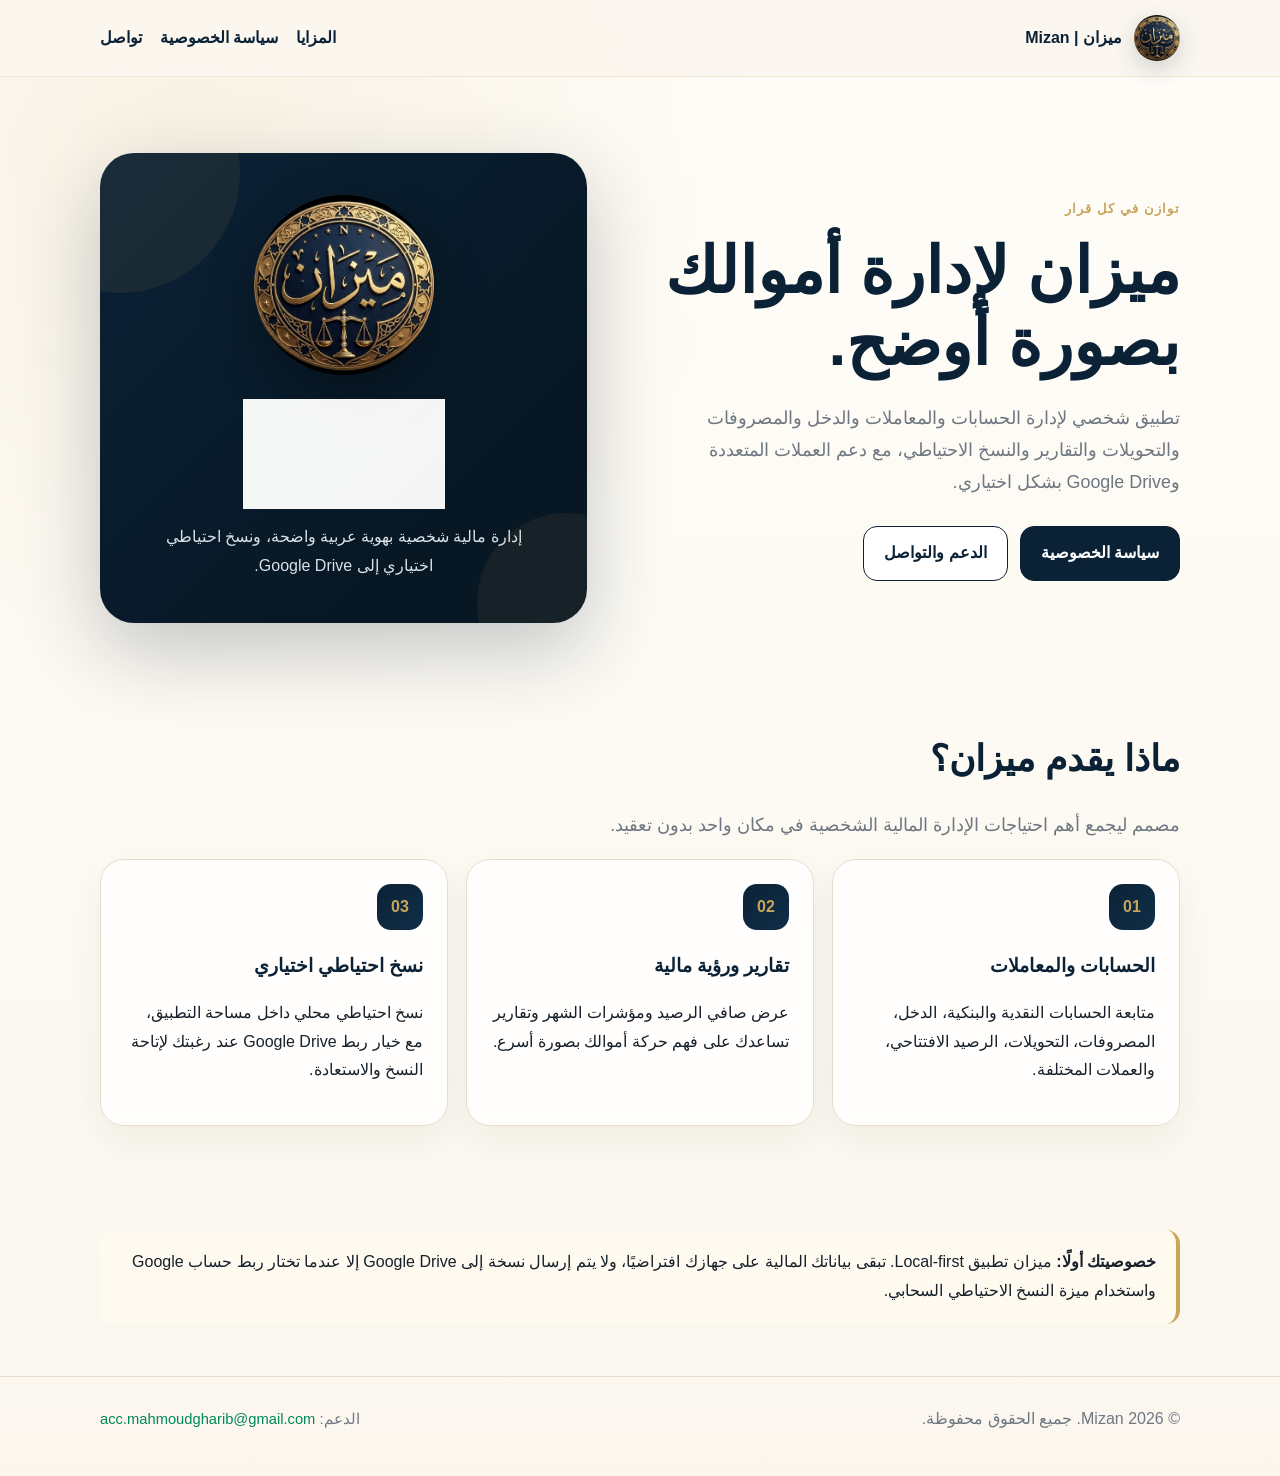
==== commit 13db55dc: "Update Mizan website design" ====
--- a/index.html
+++ b/index.html
@@ -3,8 +3,7 @@
 <head>
   <meta charset="utf-8" />
   <meta name="viewport" content="width=device-width, initial-scale=1" />
-  <meta name="theme-color" content="#0B2236" />
-  <meta name="description" content="ميزان — تطبيق عربي لإدارة الأموال الشخصية، الحسابات، المعاملات، التقارير والنسخ الاحتياطي." />
+  <meta name="description" content="ميزان — تطبيق لإدارة الأموال الشخصية، الحسابات، المعاملات، التقارير والنسخ الاحتياطي." />
   <title>ميزان | Mizan</title>
   <link rel="icon" href="assets/mizan-logo.png" />
   <link rel="stylesheet" href="assets/styles.css" />
@@ -12,201 +11,76 @@
 <body>
   <header class="topbar">
     <div class="shell nav">
-      <a class="brand" href="./" aria-label="الصفحة الرئيسية لميزان">
-        <span class="brand-mark"><img src="assets/mizan-logo.png" alt="" /></span>
-        <span class="brand-copy">
-          <strong class="brand-name">ميزان</strong>
-          <small>MIZAN · PERSONAL FINANCE</small>
-        </span>
+      <a class="brand" href="./" aria-label="Mizan home">
+        <img src="assets/mizan-logo.png" alt="شعار ميزان" />
+        <span>ميزان | Mizan</span>
       </a>
-      <nav class="navlinks" aria-label="التنقل الرئيسي">
+      <nav class="navlinks">
         <a href="#features">المزايا</a>
-        <a href="#privacy">الخصوصية</a>
         <a href="privacy-policy/">سياسة الخصوصية</a>
-        <a class="nav-contact" href="mailto:acc.mahmoudgharib@gmail.com">تواصل</a>
+        <a href="mailto:acc.mahmoudgharib@gmail.com">تواصل</a>
       </nav>
     </div>
   </header>
 
   <main>
     <section class="hero">
-      <div class="hero-glow hero-glow-a"></div>
-      <div class="hero-glow hero-glow-b"></div>
       <div class="shell hero-grid">
-        <div class="hero-copy">
-          <div class="eyebrow">
-            <span class="eyebrow-dot"></span>
-            <span>إدارة مالية شخصية بهوية عربية</span>
-          </div>
-          <h1>توازن أوضح<br /><span>في كل قرار مالي.</span></h1>
-          <p class="lead">
-            ميزان يجمع حساباتك ومعاملاتك وتقاريرك في تجربة واحدة هادئة وواضحة،
-            مع دعم العملات المتعددة ونسخ احتياطي محلي أو اختياري عبر Google Drive.
-          </p>
+        <div>
+          <span class="kicker">توازن في كل قرار</span>
+          <h1>ميزان لإدارة أموالك بصورة أوضح.</h1>
+          <p class="lead">تطبيق شخصي لإدارة الحسابات والمعاملات والدخل والمصروفات والتحويلات والتقارير والنسخ الاحتياطي، مع دعم العملات المتعددة وGoogle Drive بشكل اختياري.</p>
           <div class="ctas">
-            <a class="btn primary" href="#features">
-              <span>اكتشف المزايا</span>
-              <span class="btn-arrow">←</span>
-            </a>
-            <a class="btn secondary" href="privacy-policy/">سياسة الخصوصية</a>
-          </div>
-          <div class="trust-row" aria-label="خصائص رئيسية">
-            <span>Local-first</span>
-            <i></i>
-            <span>Google Drive اختياري</span>
-            <i></i>
-            <span>Multi-currency</span>
+            <a class="btn primary" href="privacy-policy/">سياسة الخصوصية</a>
+            <a class="btn secondary" href="mailto:acc.mahmoudgharib@gmail.com">الدعم والتواصل</a>
           </div>
         </div>
-
-        <div class="showcase" aria-label="واجهة توضيحية لتطبيق ميزان">
-          <div class="showcase-orbit"></div>
-          <div class="app-window">
-            <div class="app-top">
-              <div class="app-brand">
-                <span class="mini-logo"><img src="assets/mizan-logo.png" alt="" /></span>
-                <div>
-                  <strong>ميزان</strong>
-                  <small>مساء الخير</small>
-                </div>
-              </div>
-              <span class="status-pill">متصل</span>
-            </div>
-
-            <div class="balance-card">
-              <div class="balance-label">صافي الرصيد</div>
-              <div class="balance-value"><b>12,840.00</b><span>ر.س</span></div>
-              <div class="balance-sub">بالعملة الأساسية · SAR</div>
-              <svg class="balance-line" viewBox="0 0 240 60" aria-hidden="true">
-                <path d="M2 48 C30 42, 38 16, 60 31 S98 51, 118 27 S154 8, 170 26 S204 50, 238 10" fill="none" stroke="currentColor" stroke-width="4" stroke-linecap="round"/>
-              </svg>
-            </div>
-
-            <div class="mini-grid">
-              <div class="mini-card">
-                <span class="mini-icon income">↓</span>
-                <small>الدخل</small>
-                <strong>3,500.00</strong>
-              </div>
-              <div class="mini-card">
-                <span class="mini-icon expense">↑</span>
-                <small>المصروفات</small>
-                <strong>2,550.00</strong>
-              </div>
-              <div class="mini-card wide">
-                <div>
-                  <small>مؤشر الشهر</small>
-                  <strong>+950.00</strong>
-                </div>
-                <span class="trend">↗ 27%</span>
-              </div>
-            </div>
-          </div>
-
-          <div class="floating-card floating-a">
-            <span>نسخ احتياطي</span>
-            <strong>Google Drive</strong>
-          </div>
-          <div class="floating-card floating-b">
-            <span>العملات</span>
-            <strong>SAR · USD</strong>
-          </div>
+        <div class="hero-card" aria-label="Mizan brand">
+          <img class="logo-large" src="assets/mizan-logo.png" alt="شعار تطبيق ميزان" />
+          <img class="wordmark" src="assets/mizan-wordmark.png" alt="ميزان" />
+          <p>إدارة مالية شخصية بهوية عربية واضحة، ونسخ احتياطي اختياري إلى Google Drive.</p>
         </div>
       </div>
     </section>
 
-    <section class="section features-section" id="features">
+    <section class="section" id="features">
       <div class="shell">
-        <div class="section-head">
-          <div>
-            <span class="section-kicker">مصمم للحياة اليومية</span>
-            <h2>كل ما تحتاجه لفهم أموالك<br />بدون تعقيد.</h2>
-          </div>
-          <p>
-            من أول عملية إلى التقرير الشهري، ميزان يربط البيانات ببعضها
-            ويقدمها بصورة سهلة القراءة واتخاذ القرار.
-          </p>
-        </div>
-
-        <div class="feature-grid">
-          <article class="feature-card feature-large">
-            <span class="feature-no">01</span>
-            <div class="feature-symbol">▤</div>
+        <h2>ماذا يقدم ميزان؟</h2>
+        <p class="lead">مصمم ليجمع أهم احتياجات الإدارة المالية الشخصية في مكان واحد بدون تعقيد.</p>
+        <div class="grid-3">
+          <article class="card">
+            <div class="icon">01</div>
             <h3>الحسابات والمعاملات</h3>
-            <p>حسابات نقدية وبنكية، دخل، مصروفات، تحويلات، أرصدة افتتاحية ومرفقات في مسار واحد منظم.</p>
-            <div class="feature-tags"><span>Accounts</span><span>Transactions</span></div>
+            <p>متابعة الحسابات النقدية والبنكية، الدخل، المصروفات، التحويلات، الرصيد الافتتاحي، والعملات المختلفة.</p>
           </article>
-
-          <article class="feature-card">
-            <span class="feature-no">02</span>
-            <div class="feature-symbol">⌁</div>
+          <article class="card">
+            <div class="icon">02</div>
             <h3>تقارير ورؤية مالية</h3>
-            <p>قراءة أوضح للدخل والمصروفات وصافي الرصيد ومقارنة الفترات.</p>
+            <p>عرض صافي الرصيد ومؤشرات الشهر وتقارير تساعدك على فهم حركة أموالك بصورة أسرع.</p>
           </article>
-
-          <article class="feature-card">
-            <span class="feature-no">03</span>
-            <div class="feature-symbol">⇄</div>
-            <h3>عملات متعددة</h3>
-            <p>إدارة الحسابات والعملات وأسعار الصرف مع المحافظة على قيمة التقارير بالعملة الأساسية.</p>
-          </article>
-
-          <article class="feature-card">
-            <span class="feature-no">04</span>
-            <div class="feature-symbol">☁</div>
-            <h3>نسخ احتياطي مرن</h3>
-            <p>نسخ محلي داخل مساحة ميزان، مع ربط اختياري بـGoogle Drive للنسخ والاستعادة.</p>
-          </article>
-
-          <article class="feature-card feature-accent">
-            <span class="feature-no">05</span>
-            <div class="feature-symbol">◎</div>
-            <h3>تجربة عربية أولًا</h3>
-            <p>واجهة RTL واضحة وهوية بصرية متوازنة مصممة لتكون مريحة في الاستخدام اليومي.</p>
+          <article class="card">
+            <div class="icon">03</div>
+            <h3>نسخ احتياطي اختياري</h3>
+            <p>نسخ احتياطي محلي داخل مساحة التطبيق، مع خيار ربط Google Drive عند رغبتك لإتاحة النسخ والاستعادة.</p>
           </article>
         </div>
       </div>
     </section>
 
-    <section class="section privacy-strip" id="privacy">
+    <section class="section">
       <div class="shell">
-        <div class="privacy-panel">
-          <div class="privacy-icon">⌂</div>
-          <div class="privacy-copy">
-            <span class="section-kicker">خصوصيتك أولًا</span>
-            <h2>بياناتك المالية تبقى لديك افتراضيًا.</h2>
-            <p>
-              ميزان يعمل بأسلوب Local-first. لا يتم رفع بياناتك إلى Google Drive إلا عندما تختار أنت
-              ربط حساب Google واستخدام النسخ الاحتياطي السحابي.
-            </p>
-          </div>
-          <a class="text-link" href="privacy-policy/">اقرأ سياسة الخصوصية ←</a>
+        <div class="notice">
+          <strong>خصوصيتك أولًا:</strong>
+          ميزان تطبيق Local-first. تبقى بياناتك المالية على جهازك افتراضيًا، ولا يتم إرسال نسخة إلى Google Drive إلا عندما تختار ربط حساب Google واستخدام ميزة النسخ الاحتياطي السحابي.
         </div>
-      </div>
-    </section>
-
-    <section class="section closing-section">
-      <div class="shell closing-card">
-        <div>
-          <span class="section-kicker">MIZAN</span>
-          <h2>أموالك بصورة أبسط.<br />قراراتك بصورة أذكى.</h2>
-        </div>
-        <a class="btn gold" href="mailto:acc.mahmoudgharib@gmail.com">الدعم والتواصل</a>
       </div>
     </section>
   </main>
 
   <footer>
     <div class="shell footer-grid">
-      <a class="footer-brand" href="./">
-        <span class="mini-logo"><img src="assets/mizan-logo.png" alt="" /></span>
-        <span><strong>ميزان</strong><small>Mizan Personal Finance</small></span>
-      </a>
-      <div class="footer-links">
-        <a href="privacy-policy/">سياسة الخصوصية</a>
-        <a href="mailto:acc.mahmoudgharib@gmail.com">acc.mahmoudgharib@gmail.com</a>
-      </div>
-      <div class="copyright">© 2026 Mizan. جميع الحقوق محفوظة.</div>
+      <div>© 2026 Mizan. جميع الحقوق محفوظة.</div>
+      <div class="small">الدعم: <a href="mailto:acc.mahmoudgharib@gmail.com">acc.mahmoudgharib@gmail.com</a></div>
     </div>
   </footer>
 </body>
--- a/assets/styles.css
+++ b/assets/styles.css
@@ -1,851 +1,78 @@
-@font-face {
-  font-family: "Mahmoud";
-  src: url("fonts/Mahmoud-Final.ttf") format("truetype");
-  font-style: normal;
-  font-weight: 100 900;
-  font-display: swap;
-}
-
 :root {
-  --font: "Mahmoud", "Segoe UI", Tahoma, Arial, sans-serif;
   --navy: #0b2236;
   --navy-2: #102f49;
-  --navy-3: #173f5e;
   --gold: #c9a55a;
-  --gold-soft: #eadbb8;
   --cream: #fbf7ef;
-  --paper: #fffdf8;
-  --ink: #16222d;
-  --muted: #6f7a84;
-  --line: #e7dece;
+  --ink: #17212b;
+  --muted: #6e7781;
+  --line: #e6ddcf;
   --green: #00875a;
-  --red: #c94d55;
-  --card: rgba(255,255,255,.9);
-  --shadow: 0 24px 70px rgba(11,34,54,.12);
+  --card: rgba(255,255,255,.88);
 }
-
 * { box-sizing: border-box; }
-
-html {
-  scroll-behavior: smooth;
-  -webkit-text-size-adjust: 100%;
-}
-
+html { scroll-behavior: smooth; }
 body {
   margin: 0;
-  font-family: var(--font);
+  font-family: "Segoe UI", Tahoma, Arial, sans-serif;
   color: var(--ink);
   background:
-    radial-gradient(circle at 12% 4%, rgba(201,165,90,.12), transparent 28rem),
-    linear-gradient(180deg, #fffefa 0%, var(--cream) 100%);
-  line-height: 1.75;
-  font-variant-numeric: tabular-nums;
-  text-rendering: optimizeLegibility;
+    radial-gradient(circle at 15% 10%, rgba(201,165,90,.12), transparent 34%),
+    linear-gradient(180deg, #fffdf8, var(--cream));
+  line-height: 1.8;
 }
-
-button, input, textarea, select { font: inherit; }
-img { max-width: 100%; }
-a { color: inherit; text-decoration: none; }
-a:hover { color: var(--green); }
-
-.shell {
-  width: min(1180px, calc(100% - 40px));
-  margin-inline: auto;
+a { color: var(--green); text-decoration: none; }
+a:hover { text-decoration: underline; }
+.shell { width: min(1080px, calc(100% - 32px)); margin: 0 auto; }
+.topbar {
+  position: sticky; top: 0; z-index: 5;
+  background: rgba(251,247,239,.92);
+  backdrop-filter: blur(12px);
+  border-bottom: 1px solid rgba(201,165,90,.18);
 }
-
-.topbar {
-  position: sticky;
-  top: 0;
-  z-index: 30;
-  background: rgba(251,247,239,.84);
-  border-bottom: 1px solid rgba(201,165,90,.18);
-  backdrop-filter: blur(18px);
-  -webkit-backdrop-filter: blur(18px);
+.nav { min-height: 76px; display:flex; align-items:center; justify-content:space-between; gap:20px; }
+.brand { display:flex; align-items:center; gap:12px; color:var(--navy); font-weight:800; }
+.brand img { width:46px; height:46px; border-radius:50%; object-fit:cover; box-shadow: 0 8px 24px rgba(11,34,54,.18); }
+.navlinks { display:flex; gap:18px; align-items:center; flex-wrap:wrap; }
+.navlinks a { color:var(--navy); font-weight:700; }
+.hero { padding: 76px 0 52px; }
+.hero-grid { display:grid; grid-template-columns: 1.05fr .95fr; gap:54px; align-items:center; }
+.hero-card {
+  background: linear-gradient(135deg, var(--navy), #071724 75%);
+  color:white; border-radius:34px; padding:42px;
+  box-shadow:0 28px 80px rgba(11,34,54,.24);
+  position:relative; overflow:hidden;
 }
-
-.nav {
-  min-height: 82px;
-  display: flex;
-  align-items: center;
-  justify-content: space-between;
-  gap: 26px;
+.hero-card:before, .hero-card:after { content:""; position:absolute; border-radius:50%; background:rgba(201,165,90,.08); }
+.hero-card:before { width:240px;height:240px;left:-100px;top:-100px; }
+.hero-card:after { width:180px;height:180px;right:-70px;bottom:-70px; }
+.logo-large { width:180px; height:180px; border-radius:50%; object-fit:cover; display:block; margin:0 auto 24px; box-shadow:0 18px 50px rgba(0,0,0,.32); }
+.wordmark { max-width:270px; max-height:110px; object-fit:contain; display:block; margin:0 auto 14px; filter: brightness(0) invert(1); opacity:.96; }
+.hero-card p { text-align:center; color:#d9e0e6; margin:0; }
+.kicker { color:var(--gold); font-weight:800; letter-spacing:.08em; text-transform:uppercase; font-size:.84rem; }
+h1 { font-size:clamp(2.2rem, 5vw, 4.6rem); line-height:1.12; margin:.2em 0 .35em; color:var(--navy); }
+h2 { color:var(--navy); font-size:clamp(1.55rem, 3vw, 2.25rem); margin:0 0 14px; }
+h3 { color:var(--navy); margin-bottom:8px; }
+.lead { color:var(--muted); font-size:1.12rem; max-width:700px; }
+.ctas { display:flex; gap:12px; flex-wrap:wrap; margin-top:28px; }
+.btn { display:inline-flex; align-items:center; justify-content:center; padding:12px 20px; border-radius:14px; font-weight:800; border:1px solid var(--navy); }
+.btn.primary { background:var(--navy); color:white; }
+.btn.secondary { background:white; color:var(--navy); }
+.section { padding:52px 0; }
+.grid-3 { display:grid; grid-template-columns:repeat(3,1fr); gap:18px; }
+.card { background:var(--card); border:1px solid var(--line); border-radius:24px; padding:24px; box-shadow:0 14px 34px rgba(66,48,21,.06); }
+.icon { width:46px;height:46px;border-radius:14px;background:linear-gradient(135deg,var(--navy),var(--navy-2));color:var(--gold);display:grid;place-items:center;font-weight:900;margin-bottom:15px; }
+.notice { border-right:4px solid var(--gold); background:#fffaf0; padding:18px 20px; border-radius:14px; }
+.privacy { max-width:880px; margin:0 auto; }
+.privacy section { background:white; border:1px solid var(--line); border-radius:20px; padding:24px; margin:16px 0; }
+ul { padding-inline-start:24px; }
+footer { border-top:1px solid var(--line); padding:28px 0 42px; color:var(--muted); }
+.footer-grid { display:flex; justify-content:space-between; gap:20px; align-items:center; flex-wrap:wrap; }
+.small { font-size:.92rem; color:var(--muted); }
+.badge { display:inline-block; padding:6px 10px; border-radius:999px; background:#edf7f3; color:var(--green); font-weight:800; font-size:.85rem; }
+@media (max-width: 820px) {
+  .hero-grid { grid-template-columns:1fr; }
+  .grid-3 { grid-template-columns:1fr; }
+  .nav { align-items:flex-start; padding:14px 0; }
+  .navlinks { justify-content:flex-end; }
+  .hero { padding-top:42px; }
 }
-
-.brand {
-  display: inline-flex;
-  align-items: center;
-  gap: 12px;
-  color: var(--navy);
-}
-
-.brand-mark, .mini-logo {
-  display: block;
-  overflow: hidden;
-  border-radius: 50%;
-  background: #05090c;
-  box-shadow: 0 8px 26px rgba(11,34,54,.18);
-  flex: 0 0 auto;
-}
-
-.brand-mark { width: 50px; height: 50px; }
-.mini-logo { width: 42px; height: 42px; }
-
-.brand-mark img, .mini-logo img {
-  width: 100%;
-  height: 100%;
-  object-fit: cover;
-  transform: scale(1.82);
-}
-
-.brand-copy {
-  display: grid;
-  line-height: 1.05;
-}
-
-.brand-name {
-  font-size: 1.42rem;
-  font-weight: 900;
-  letter-spacing: -.02em;
-}
-
-.brand-copy small {
-  margin-top: 5px;
-  font-size: .68rem;
-  color: var(--muted);
-  letter-spacing: .12em;
-  direction: ltr;
-}
-
-.navlinks {
-  display: flex;
-  gap: 22px;
-  align-items: center;
-  flex-wrap: wrap;
-  color: var(--navy);
-  font-weight: 800;
-}
-
-.navlinks a { transition: color .2s ease, transform .2s ease; }
-.navlinks a:hover { transform: translateY(-1px); }
-
-.nav-contact {
-  border: 1px solid rgba(11,34,54,.16);
-  border-radius: 999px;
-  padding: 8px 16px;
-  background: rgba(255,255,255,.55);
-}
-
-.hero {
-  position: relative;
-  overflow: clip;
-  padding: 98px 0 92px;
-}
-
-.hero-glow {
-  position: absolute;
-  border-radius: 50%;
-  filter: blur(3px);
-  pointer-events: none;
-}
-
-.hero-glow-a {
-  width: 420px;
-  height: 420px;
-  left: -210px;
-  top: 40px;
-  background: radial-gradient(circle, rgba(201,165,90,.18), transparent 66%);
-}
-
-.hero-glow-b {
-  width: 520px;
-  height: 520px;
-  right: -280px;
-  bottom: -260px;
-  background: radial-gradient(circle, rgba(0,135,90,.10), transparent 68%);
-}
-
-.hero-grid {
-  display: grid;
-  grid-template-columns: 1.03fr .97fr;
-  gap: clamp(46px, 7vw, 92px);
-  align-items: center;
-}
-
-.hero-copy { position: relative; z-index: 2; }
-
-.eyebrow {
-  display: inline-flex;
-  align-items: center;
-  gap: 10px;
-  color: var(--navy);
-  background: rgba(255,255,255,.62);
-  border: 1px solid rgba(201,165,90,.33);
-  padding: 7px 14px;
-  border-radius: 999px;
-  font-size: .92rem;
-  font-weight: 800;
-  box-shadow: 0 10px 28px rgba(90,70,33,.05);
-}
-
-.eyebrow-dot {
-  width: 8px;
-  height: 8px;
-  border-radius: 50%;
-  background: var(--green);
-  box-shadow: 0 0 0 5px rgba(0,135,90,.09);
-}
-
-h1, h2, h3, p { margin-top: 0; }
-
-h1 {
-  margin: 22px 0 22px;
-  color: var(--navy);
-  font-size: clamp(3.2rem, 6vw, 6.5rem);
-  line-height: .99;
-  font-weight: 900;
-  letter-spacing: -.035em;
-}
-
-h1 span {
-  color: var(--gold);
-  text-shadow: 0 8px 30px rgba(201,165,90,.12);
-}
-
-.lead {
-  max-width: 680px;
-  margin-bottom: 0;
-  color: var(--muted);
-  font-size: clamp(1.08rem, 1.8vw, 1.28rem);
-  line-height: 1.95;
-}
-
-.ctas {
-  display: flex;
-  gap: 12px;
-  flex-wrap: wrap;
-  margin-top: 34px;
-}
-
-.btn {
-  min-height: 52px;
-  display: inline-flex;
-  align-items: center;
-  justify-content: center;
-  gap: 14px;
-  padding: 12px 22px;
-  border-radius: 16px;
-  font-weight: 900;
-  transition: transform .2s ease, box-shadow .2s ease, background .2s ease;
-}
-
-.btn:hover { transform: translateY(-2px); }
-
-.btn.primary {
-  color: white;
-  background: linear-gradient(135deg, var(--navy), var(--navy-2));
-  box-shadow: 0 14px 34px rgba(11,34,54,.22);
-}
-
-.btn.secondary {
-  color: var(--navy);
-  background: rgba(255,255,255,.72);
-  border: 1px solid rgba(11,34,54,.15);
-}
-
-.btn.gold {
-  color: var(--navy);
-  background: linear-gradient(135deg, #d7b96f, var(--gold));
-  box-shadow: 0 15px 34px rgba(201,165,90,.18);
-}
-
-.btn.compact { min-height: 46px; padding: 9px 16px; }
-
-.btn-arrow { font-size: 1.2em; }
-
-.trust-row {
-  display: flex;
-  align-items: center;
-  gap: 11px;
-  flex-wrap: wrap;
-  margin-top: 26px;
-  color: var(--muted);
-  font-size: .88rem;
-  font-weight: 700;
-}
-
-.trust-row i {
-  width: 4px;
-  height: 4px;
-  background: var(--gold);
-  border-radius: 50%;
-}
-
-.showcase {
-  position: relative;
-  min-height: 610px;
-  display: grid;
-  place-items: center;
-}
-
-.showcase-orbit {
-  position: absolute;
-  width: 520px;
-  height: 520px;
-  border-radius: 50%;
-  border: 1px solid rgba(201,165,90,.22);
-  box-shadow:
-    inset 0 0 0 42px rgba(201,165,90,.025),
-    inset 0 0 0 100px rgba(11,34,54,.018);
-}
-
-.app-window {
-  position: relative;
-  z-index: 2;
-  width: min(435px, 92%);
-  border: 1px solid rgba(255,255,255,.10);
-  border-radius: 34px;
-  padding: 24px;
-  color: white;
-  background:
-    linear-gradient(155deg, rgba(23,63,94,.98), rgba(7,23,36,.99) 63%),
-    var(--navy);
-  box-shadow:
-    0 40px 90px rgba(11,34,54,.34),
-    inset 0 1px rgba(255,255,255,.06);
-}
-
-.app-window::before {
-  content: "";
-  position: absolute;
-  inset: 0;
-  border-radius: inherit;
-  background:
-    radial-gradient(circle at 16% 14%, rgba(201,165,90,.11), transparent 22%),
-    radial-gradient(circle at 86% 78%, rgba(201,165,90,.07), transparent 25%);
-  pointer-events: none;
-}
-
-.app-top {
-  position: relative;
-  z-index: 2;
-  display: flex;
-  justify-content: space-between;
-  align-items: center;
-}
-
-.app-brand {
-  display: flex;
-  align-items: center;
-  gap: 10px;
-}
-
-.app-brand > div { display: grid; line-height: 1.1; }
-.app-brand strong { font-size: 1.22rem; }
-.app-brand small { margin-top: 5px; color: #aebdca; }
-
-.status-pill {
-  color: #9be0c9;
-  background: rgba(0,135,90,.15);
-  border: 1px solid rgba(115,220,184,.2);
-  padding: 5px 10px;
-  border-radius: 999px;
-  font-size: .76rem;
-  font-weight: 800;
-}
-
-.balance-card {
-  position: relative;
-  z-index: 2;
-  overflow: hidden;
-  margin-top: 24px;
-  padding: 26px 24px 30px;
-  border-radius: 24px;
-  background: linear-gradient(135deg, rgba(255,255,255,.075), rgba(255,255,255,.025));
-  border: 1px solid rgba(255,255,255,.10);
-}
-
-.balance-label {
-  display: inline-flex;
-  color: var(--gold-soft);
-  border: 1px solid rgba(201,165,90,.20);
-  background: rgba(201,165,90,.07);
-  border-radius: 999px;
-  padding: 5px 11px;
-  font-weight: 800;
-}
-
-.balance-value {
-  display: flex;
-  align-items: baseline;
-  gap: 10px;
-  margin-top: 18px;
-  direction: ltr;
-  justify-content: flex-end;
-}
-
-.balance-value b {
-  font-size: clamp(2.55rem, 5vw, 4rem);
-  font-weight: 800;
-  letter-spacing: -.03em;
-}
-
-.balance-value span { color: var(--gold); font-size: 1.2rem; font-weight: 900; }
-.balance-sub { margin-top: 4px; color: #aebdca; font-size: .9rem; }
-
-.balance-line {
-  width: 100%;
-  height: 54px;
-  margin-top: 18px;
-  color: var(--gold);
-  opacity: .95;
-}
-
-.mini-grid {
-  position: relative;
-  z-index: 2;
-  display: grid;
-  grid-template-columns: 1fr 1fr;
-  gap: 12px;
-  margin-top: 14px;
-}
-
-.mini-card {
-  padding: 16px;
-  border-radius: 18px;
-  background: rgba(255,255,255,.055);
-  border: 1px solid rgba(255,255,255,.08);
-  display: grid;
-  gap: 5px;
-}
-
-.mini-card small { color: #aebdca; }
-.mini-card strong { font-size: 1.18rem; direction: ltr; text-align: right; }
-.mini-card.wide {
-  grid-column: 1 / -1;
-  display: flex;
-  align-items: center;
-  justify-content: space-between;
-}
-
-.mini-icon {
-  width: 31px;
-  height: 31px;
-  display: grid;
-  place-items: center;
-  border-radius: 10px;
-  font-weight: 900;
-}
-
-.mini-icon.income { color: #78dfbc; background: rgba(0,135,90,.16); }
-.mini-icon.expense { color: #ff9fa4; background: rgba(201,77,85,.16); }
-.trend { color: #7adfbd; font-weight: 900; direction: ltr; }
-
-.floating-card {
-  position: absolute;
-  z-index: 4;
-  min-width: 155px;
-  padding: 13px 16px;
-  border-radius: 16px;
-  background: rgba(255,253,248,.95);
-  border: 1px solid rgba(201,165,90,.28);
-  box-shadow: 0 18px 45px rgba(11,34,54,.14);
-  display: grid;
-  line-height: 1.2;
-}
-
-.floating-card span { color: var(--muted); font-size: .78rem; }
-.floating-card strong { color: var(--navy); margin-top: 5px; direction: ltr; }
-
-.floating-a { right: -4px; top: 116px; }
-.floating-b { left: 0; bottom: 108px; }
-
-.section { padding: 86px 0; }
-
-.features-section {
-  border-top: 1px solid rgba(201,165,90,.14);
-  background: rgba(255,255,255,.38);
-}
-
-.section-head {
-  display: grid;
-  grid-template-columns: 1.1fr .9fr;
-  gap: 50px;
-  align-items: end;
-  margin-bottom: 36px;
-}
-
-.section-kicker {
-  color: var(--gold);
-  font-size: .82rem;
-  font-weight: 900;
-  letter-spacing: .09em;
-}
-
-.section-head h2,
-.privacy-copy h2,
-.closing-card h2 {
-  margin: 9px 0 0;
-  color: var(--navy);
-  font-size: clamp(2.2rem, 4.7vw, 4.2rem);
-  line-height: 1.08;
-  letter-spacing: -.025em;
-}
-
-.section-head > p {
-  margin: 0;
-  color: var(--muted);
-  font-size: 1.06rem;
-  line-height: 1.9;
-}
-
-.feature-grid {
-  display: grid;
-  grid-template-columns: repeat(12, 1fr);
-  gap: 16px;
-}
-
-.feature-card {
-  grid-column: span 4;
-  min-height: 270px;
-  position: relative;
-  overflow: hidden;
-  padding: 26px;
-  border-radius: 26px;
-  border: 1px solid var(--line);
-  background: var(--card);
-  box-shadow: 0 16px 38px rgba(66,48,21,.055);
-  transition: transform .22s ease, box-shadow .22s ease, border-color .22s ease;
-}
-
-.feature-card:hover {
-  transform: translateY(-4px);
-  border-color: rgba(201,165,90,.48);
-  box-shadow: 0 24px 50px rgba(66,48,21,.09);
-}
-
-.feature-large {
-  grid-column: span 8;
-  background:
-    radial-gradient(circle at 0 0, rgba(201,165,90,.13), transparent 33%),
-    var(--card);
-}
-
-.feature-accent {
-  color: white;
-  border-color: transparent;
-  background: linear-gradient(145deg, var(--navy), #081b2a);
-}
-
-.feature-accent h3 { color: white; }
-.feature-accent p { color: #b8c4ce; }
-.feature-accent .feature-no { color: var(--gold-soft); }
-
-.feature-no {
-  color: #9e8a63;
-  font-size: .75rem;
-  font-weight: 900;
-  letter-spacing: .08em;
-}
-
-.feature-symbol {
-  width: 52px;
-  height: 52px;
-  margin-top: 28px;
-  display: grid;
-  place-items: center;
-  border-radius: 16px;
-  color: var(--gold);
-  background: var(--navy);
-  font-size: 1.45rem;
-  font-weight: 900;
-}
-
-.feature-accent .feature-symbol {
-  color: var(--navy);
-  background: var(--gold);
-}
-
-.feature-card h3 {
-  margin: 20px 0 8px;
-  color: var(--navy);
-  font-size: 1.45rem;
-}
-
-.feature-card p { margin-bottom: 0; color: var(--muted); }
-
-.feature-tags {
-  display: flex;
-  gap: 8px;
-  margin-top: 22px;
-  direction: ltr;
-}
-
-.feature-tags span {
-  border: 1px solid var(--line);
-  background: #fffaf1;
-  color: #725f39;
-  border-radius: 999px;
-  padding: 5px 10px;
-  font-size: .76rem;
-  font-weight: 800;
-}
-
-.privacy-strip { padding-top: 72px; padding-bottom: 72px; }
-
-.privacy-panel {
-  display: grid;
-  grid-template-columns: auto 1fr auto;
-  gap: 26px;
-  align-items: center;
-  padding: 34px;
-  border-radius: 28px;
-  color: white;
-  background:
-    radial-gradient(circle at 100% 0, rgba(201,165,90,.13), transparent 28%),
-    linear-gradient(135deg, var(--navy), #071724);
-  box-shadow: var(--shadow);
-}
-
-.privacy-icon {
-  width: 68px;
-  height: 68px;
-  border-radius: 20px;
-  display: grid;
-  place-items: center;
-  color: var(--navy);
-  background: var(--gold);
-  font-size: 1.7rem;
-  font-weight: 900;
-}
-
-.privacy-copy h2 {
-  color: white;
-  font-size: clamp(1.8rem, 3.2vw, 3rem);
-}
-
-.privacy-copy p {
-  max-width: 760px;
-  margin: 12px 0 0;
-  color: #b8c4ce;
-}
-
-.text-link {
-  color: var(--gold-soft);
-  font-weight: 900;
-  white-space: nowrap;
-}
-
-.closing-section { padding-top: 20px; }
-
-.closing-card {
-  display: flex;
-  align-items: center;
-  justify-content: space-between;
-  gap: 30px;
-  padding: 42px 46px;
-  border: 1px solid var(--line);
-  border-radius: 30px;
-  background:
-    radial-gradient(circle at 10% 20%, rgba(201,165,90,.13), transparent 25%),
-    rgba(255,255,255,.70);
-}
-
-.closing-card h2 { font-size: clamp(2rem, 3.6vw, 3.5rem); }
-
-footer {
-  margin-top: 62px;
-  padding: 34px 0 44px;
-  color: var(--muted);
-  border-top: 1px solid var(--line);
-  background: rgba(255,255,255,.38);
-}
-
-.footer-grid {
-  display: grid;
-  grid-template-columns: 1fr auto auto;
-  gap: 26px;
-  align-items: center;
-}
-
-.footer-brand {
-  display: inline-flex;
-  align-items: center;
-  gap: 10px;
-  color: var(--navy);
-}
-
-.footer-brand > span:last-child { display: grid; line-height: 1.12; }
-.footer-brand strong { font-size: 1.15rem; }
-.footer-brand small { color: var(--muted); direction: ltr; font-size: .78rem; }
-
-.footer-links { display: flex; gap: 18px; flex-wrap: wrap; }
-.copyright { font-size: .88rem; }
-
-/* Privacy page */
-.privacy-main { padding: 76px 0 92px; }
-
-.privacy-shell {
-  display: grid;
-  grid-template-columns: minmax(260px, .36fr) minmax(0, 1fr);
-  gap: 42px;
-  align-items: start;
-}
-
-.privacy-aside {
-  position: sticky;
-  top: 112px;
-  padding: 28px;
-  border-radius: 28px;
-  color: white;
-  background:
-    radial-gradient(circle at 20% 10%, rgba(201,165,90,.14), transparent 28%),
-    linear-gradient(145deg, var(--navy), #071724);
-  box-shadow: var(--shadow);
-}
-
-.policy-badge {
-  display: inline-flex;
-  padding: 6px 11px;
-  border-radius: 999px;
-  color: var(--gold-soft);
-  border: 1px solid rgba(201,165,90,.25);
-  background: rgba(201,165,90,.08);
-  font-size: .8rem;
-  font-weight: 900;
-}
-
-.privacy-aside h1 {
-  margin: 18px 0 14px;
-  color: white;
-  font-size: clamp(2.2rem, 4vw, 3.6rem);
-  line-height: 1.02;
-}
-
-.privacy-aside p { color: #b7c3cd; }
-
-.policy-meta {
-  display: grid;
-  gap: 2px;
-  margin: 24px 0;
-  padding-top: 18px;
-  border-top: 1px solid rgba(255,255,255,.10);
-}
-
-.policy-meta span { color: #8ea0af; font-size: .82rem; }
-.policy-meta strong { color: var(--gold-soft); }
-
-.privacy-content {
-  display: grid;
-  gap: 14px;
-}
-
-.privacy-intro {
-  padding: 10px 8px 24px;
-}
-
-.privacy-intro h2 {
-  margin: 5px 0 10px;
-  color: var(--navy);
-  font-size: clamp(2.6rem, 5vw, 5rem);
-  line-height: 1;
-}
-
-.privacy-intro p { max-width: 760px; color: var(--muted); font-size: 1.07rem; }
-
-.privacy-content section {
-  display: grid;
-  grid-template-columns: 54px 1fr;
-  gap: 18px;
-  padding: 24px;
-  border: 1px solid var(--line);
-  border-radius: 22px;
-  background: rgba(255,255,255,.78);
-  box-shadow: 0 12px 30px rgba(66,48,21,.045);
-}
-
-.policy-no {
-  width: 46px;
-  height: 46px;
-  display: grid;
-  place-items: center;
-  border-radius: 14px;
-  color: var(--gold);
-  background: var(--navy);
-  font-size: .76rem;
-  font-weight: 900;
-  direction: ltr;
-}
-
-.privacy-content h3 {
-  margin: 0 0 7px;
-  color: var(--navy);
-  font-size: 1.3rem;
-}
-
-.privacy-content section p:last-child { margin-bottom: 0; }
-.privacy-content p { color: #515e69; }
-
-.privacy-content code {
-  direction: ltr;
-  unicode-bidi: embed;
-  color: var(--navy);
-  background: #f1ecdf;
-  border-radius: 6px;
-  padding: 2px 6px;
-}
-
-.privacy-content a { color: var(--green); font-weight: 800; }
-
-.english-summary {
-  border-color: rgba(201,165,90,.35) !important;
-  background: #fffaf1 !important;
-}
-
-@media (max-width: 980px) {
-  .hero { padding-top: 70px; }
-  .hero-grid { grid-template-columns: 1fr; }
-  .hero-copy { text-align: center; }
-  .lead { margin-inline: auto; }
-  .eyebrow { margin-inline: auto; }
-  .ctas, .trust-row { justify-content: center; }
-  .showcase { min-height: 570px; }
-  .section-head { grid-template-columns: 1fr; gap: 18px; }
-  .feature-card { grid-column: span 6; }
-  .feature-large { grid-column: span 12; }
-  .privacy-panel { grid-template-columns: auto 1fr; }
-  .privacy-panel .text-link { grid-column: 2; }
-  .privacy-shell { grid-template-columns: 1fr; }
-  .privacy-aside { position: relative; top: auto; }
-  .footer-grid { grid-template-columns: 1fr 1fr; }
-  .copyright { grid-column: 1 / -1; }
-}
-
-@media (max-width: 700px) {
-  .shell { width: min(100% - 28px, 1180px); }
-  .nav { min-height: 72px; }
-  .brand-copy small { display: none; }
-  .navlinks { gap: 12px; font-size: .92rem; }
-  .navlinks a:nth-child(2), .navlinks a:nth-child(3) { display: none; }
-  h1 { font-size: clamp(3rem, 15vw, 5.2rem); }
-  .hero { padding: 56px 0 62px; }
-  .showcase { min-height: 500px; }
-  .app-window { padding: 18px; border-radius: 28px; }
-  .showcase-orbit { width: 390px; height: 390px; }
-  .floating-card { display: none; }
-  .section { padding: 62px 0; }
-  .feature-card, .feature-large { grid-column: 1 / -1; min-height: auto; }
-  .privacy-panel { grid-template-columns: 1fr; }
-  .privacy-panel .text-link { grid-column: 1; }
-  .privacy-icon { width: 54px; height: 54px; }
-  .closing-card { align-items: flex-start; flex-direction: column; padding: 30px; }
-  .footer-grid { grid-template-columns: 1fr; }
-  .copyright { grid-column: auto; }
-  .privacy-main { padding: 48px 0 70px; }
-  .privacy-content section { grid-template-columns: 1fr; }
-  .policy-no { width: 42px; height: 42px; }
-}
-
-@media (prefers-reduced-motion: reduce) {
-  html { scroll-behavior: auto; }
-  *, *::before, *::after { transition: none !important; }
-}
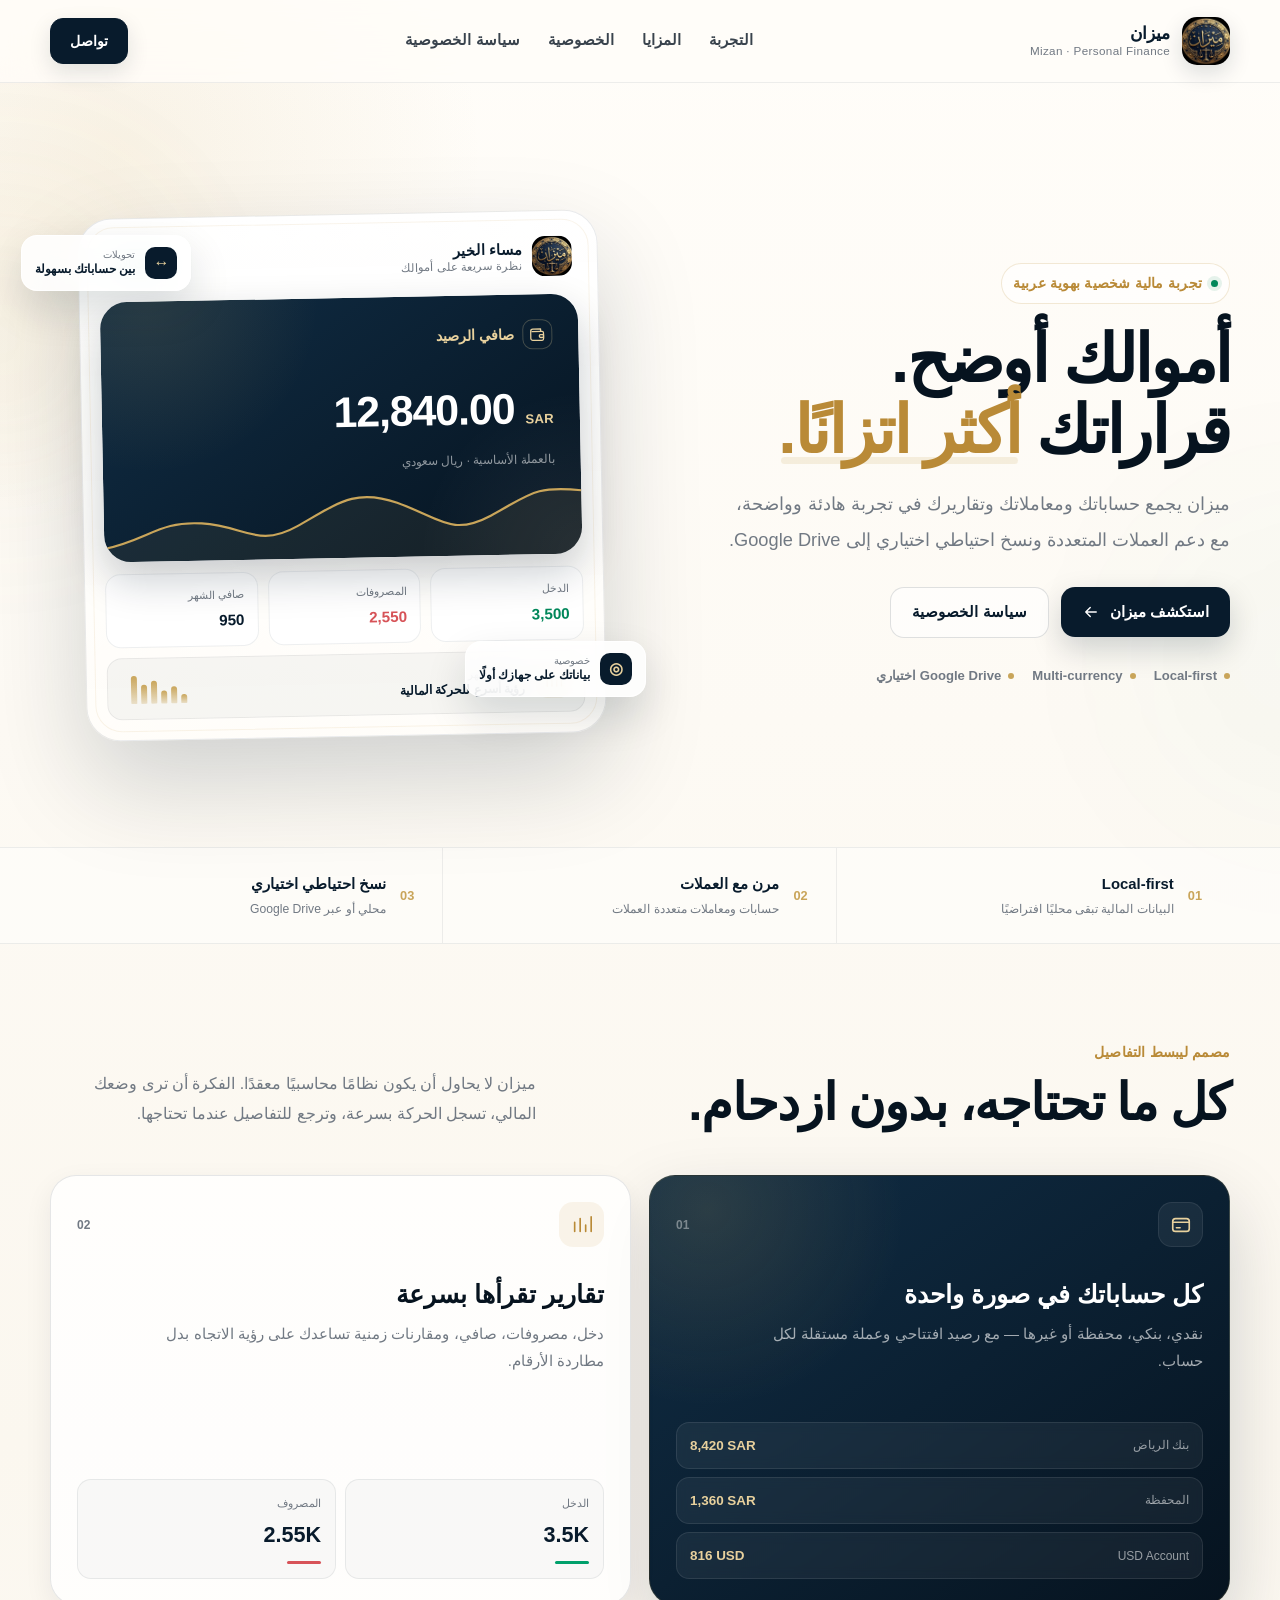
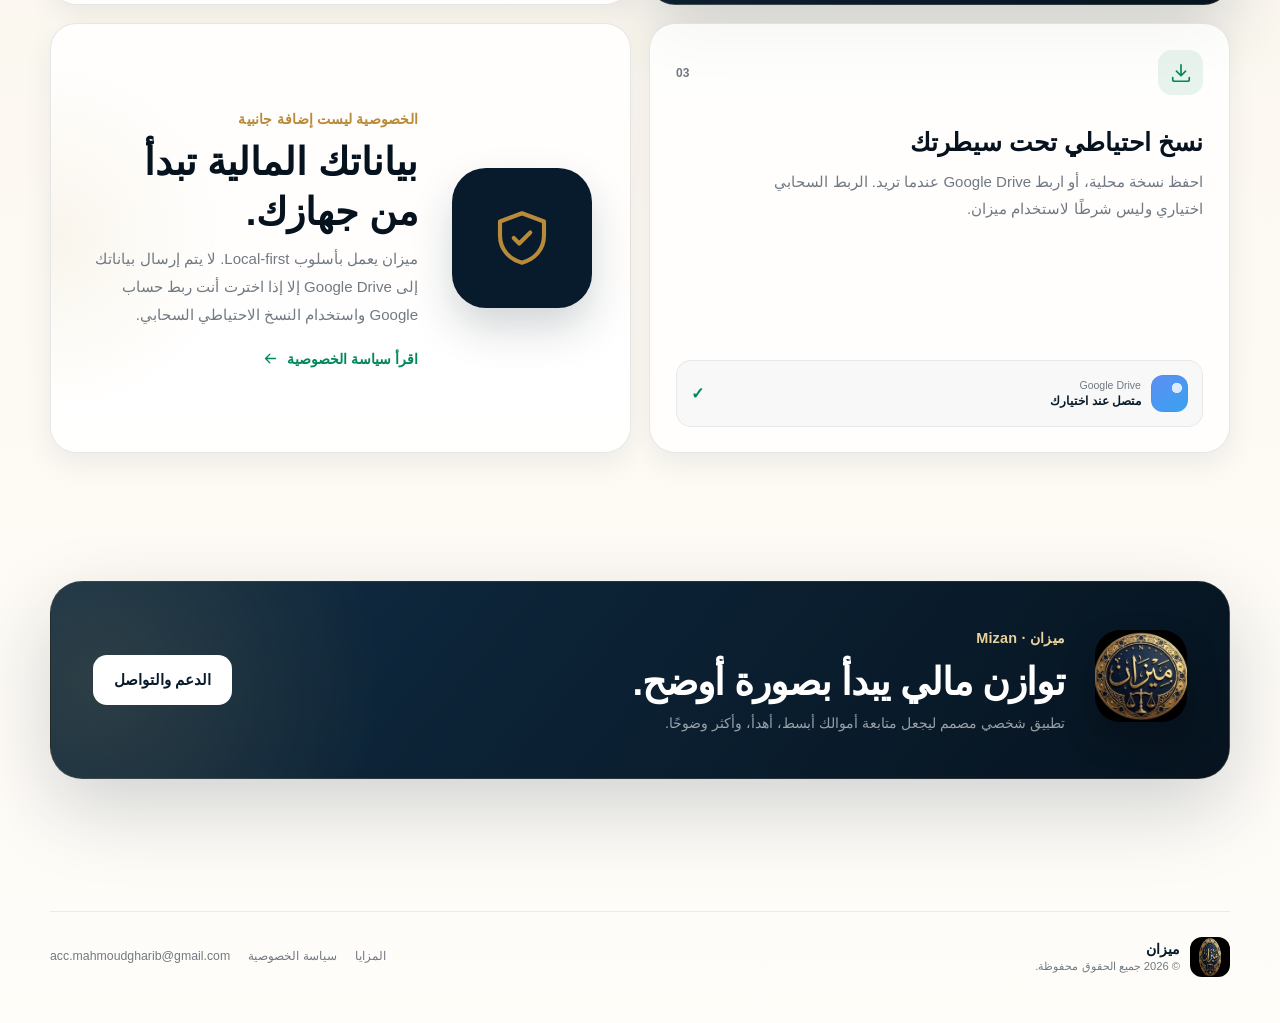
==== commit f006f81d: "Add files via upload" ====
--- a/index.html
+++ b/index.html
@@ -3,84 +3,298 @@
 <head>
   <meta charset="utf-8" />
   <meta name="viewport" content="width=device-width, initial-scale=1" />
-  <meta name="description" content="ميزان — تطبيق لإدارة الأموال الشخصية، الحسابات، المعاملات، التقارير والنسخ الاحتياطي." />
+  <meta name="description" content="ميزان — تجربة عربية أنيقة لإدارة الأموال الشخصية، الحسابات، المعاملات، التقارير والنسخ الاحتياطي." />
+  <meta name="theme-color" content="#081b2c" />
   <title>ميزان | Mizan</title>
   <link rel="icon" href="assets/mizan-logo.png" />
   <link rel="stylesheet" href="assets/styles.css" />
 </head>
 <body>
-  <header class="topbar">
+  <div class="ambient ambient-one" aria-hidden="true"></div>
+  <div class="ambient ambient-two" aria-hidden="true"></div>
+
+  <header class="site-header">
     <div class="shell nav">
-      <a class="brand" href="./" aria-label="Mizan home">
-        <img src="assets/mizan-logo.png" alt="شعار ميزان" />
-        <span>ميزان | Mizan</span>
+      <a class="brand" href="./" aria-label="الرئيسية - ميزان">
+        <img class="brand-logo" src="assets/mizan-logo.png" alt="" />
+        <div class="brand-copy">
+          <strong>ميزان</strong>
+          <span>Mizan · Personal Finance</span>
+        </div>
       </a>
-      <nav class="navlinks">
+
+      <nav class="navlinks" aria-label="التنقل الرئيسي">
+        <a href="#experience">التجربة</a>
+        <a href="#features">المزايا</a>
+        <a href="#privacy">الخصوصية</a>
+        <a href="privacy-policy/">سياسة الخصوصية</a>
+      </nav>
+
+      <a class="nav-cta" href="mailto:acc.mahmoudgharib@gmail.com">تواصل</a>
+    </div>
+  </header>
+
+  <main>
+    <section class="hero" id="experience">
+      <div class="shell hero-grid">
+        <div class="hero-copy">
+          <div class="eyebrow">
+            <span class="eyebrow-dot"></span>
+            تجربة مالية شخصية بهوية عربية
+          </div>
+
+          <h1>
+            أموالك أوضح.<br />
+            قراراتك <span>أكثر اتزانًا.</span>
+          </h1>
+
+          <p class="hero-lead">
+            ميزان يجمع حساباتك ومعاملاتك وتقاريرك في تجربة هادئة وواضحة،
+            مع دعم العملات المتعددة ونسخ احتياطي اختياري إلى Google Drive.
+          </p>
+
+          <div class="hero-actions">
+            <a class="btn btn-primary" href="#features">
+              <span>استكشف ميزان</span>
+              <svg viewBox="0 0 24 24" aria-hidden="true"><path d="M5 12h14M13 6l6 6-6 6"/></svg>
+            </a>
+            <a class="btn btn-ghost" href="privacy-policy/">
+              سياسة الخصوصية
+            </a>
+          </div>
+
+          <div class="trust-row" aria-label="مميزات أساسية">
+            <span><i></i> Local-first</span>
+            <span><i></i> Multi-currency</span>
+            <span><i></i> Google Drive اختياري</span>
+          </div>
+        </div>
+
+        <div class="product-stage" aria-label="معاينة واجهة ميزان">
+          <div class="stage-glow"></div>
+
+          <div class="app-window">
+            <div class="app-topline">
+              <div class="app-brand-mini">
+                <img src="assets/mizan-logo.png" alt="" />
+                <div>
+                  <strong>مساء الخير</strong>
+                  <span>نظرة سريعة على أموالك</span>
+                </div>
+              </div>
+              <span class="status-pill">محدّث الآن</span>
+            </div>
+
+            <div class="balance-panel">
+              <div class="balance-label">
+                <span class="wallet-icon">
+                  <svg viewBox="0 0 24 24" aria-hidden="true">
+                    <path d="M4 7.5h14a2 2 0 0 1 2 2V18a2 2 0 0 1-2 2H5a3 3 0 0 1-3-3V7a3 3 0 0 1 3-3h11v3.5"/>
+                    <path d="M16 12h4v4h-4a2 2 0 0 1 0-4Z"/>
+                  </svg>
+                </span>
+                صافي الرصيد
+              </div>
+              <div class="balance-number">12,840.00 <small>SAR</small></div>
+              <div class="balance-sub">بالعملة الأساسية · ريال سعودي</div>
+              <div class="balance-line" aria-hidden="true">
+                <svg viewBox="0 0 420 78" preserveAspectRatio="none">
+                  <path class="area" d="M0 66 C40 58 48 42 86 45 S135 68 170 49 S221 16 258 30 S305 61 340 43 S378 17 420 22 L420 78 L0 78 Z"/>
+                  <path class="stroke" d="M0 66 C40 58 48 42 86 45 S135 68 170 49 S221 16 258 30 S305 61 340 43 S378 17 420 22"/>
+                </svg>
+              </div>
+            </div>
+
+            <div class="mini-metrics">
+              <div>
+                <span>الدخل</span>
+                <strong class="positive">3,500</strong>
+              </div>
+              <div>
+                <span>المصروفات</span>
+                <strong class="negative">2,550</strong>
+              </div>
+              <div>
+                <span>صافي الشهر</span>
+                <strong>950</strong>
+              </div>
+            </div>
+
+            <div class="insight-card">
+              <div class="insight-icon">
+                <svg viewBox="0 0 24 24" aria-hidden="true">
+                  <path d="M4 19V9M10 19V5M16 19v-7M22 19V3"/>
+                </svg>
+              </div>
+              <div>
+                <span>مؤشر الشهر</span>
+                <strong>رؤية أسرع للحركة المالية</strong>
+              </div>
+              <div class="spark-bars" aria-hidden="true">
+                <i style="height:30%"></i><i style="height:55%"></i><i style="height:42%"></i><i style="height:76%"></i><i style="height:64%"></i><i style="height:92%"></i>
+              </div>
+            </div>
+          </div>
+
+          <div class="float-card float-one">
+            <span class="float-icon">↔</span>
+            <div><small>تحويلات</small><strong>بين حساباتك بسهولة</strong></div>
+          </div>
+
+          <div class="float-card float-two">
+            <span class="float-icon">◎</span>
+            <div><small>خصوصية</small><strong>بياناتك على جهازك أولًا</strong></div>
+          </div>
+        </div>
+      </div>
+    </section>
+
+    <section class="stats-strip">
+      <div class="shell stats-grid">
+        <div class="stat-item">
+          <span>01</span>
+          <div><strong>Local-first</strong><small>البيانات المالية تبقى محليًا افتراضيًا</small></div>
+        </div>
+        <div class="stat-item">
+          <span>02</span>
+          <div><strong>مرن مع العملات</strong><small>حسابات ومعاملات متعددة العملات</small></div>
+        </div>
+        <div class="stat-item">
+          <span>03</span>
+          <div><strong>نسخ احتياطي اختياري</strong><small>محلي أو عبر Google Drive</small></div>
+        </div>
+      </div>
+    </section>
+
+    <section class="section section-features" id="features">
+      <div class="shell">
+        <div class="section-heading">
+          <div>
+            <span class="section-kicker">مصمم ليبسط التفاصيل</span>
+            <h2>كل ما تحتاجه، بدون ازدحام.</h2>
+          </div>
+          <p>
+            ميزان لا يحاول أن يكون نظامًا محاسبيًا معقدًا. الفكرة أن ترى وضعك المالي،
+            تسجل الحركة بسرعة، وترجع للتفاصيل عندما تحتاجها.
+          </p>
+        </div>
+
+        <div class="bento">
+          <article class="feature-card feature-card-wide dark-card">
+            <div class="feature-top">
+              <span class="feature-icon">
+                <svg viewBox="0 0 24 24" aria-hidden="true">
+                  <rect x="3" y="5" width="18" height="14" rx="3"/>
+                  <path d="M3 9h18M7 15h4"/>
+                </svg>
+              </span>
+              <span class="feature-number">01</span>
+            </div>
+            <div class="feature-copy">
+              <h3>كل حساباتك في صورة واحدة</h3>
+              <p>نقدي، بنكي، محفظة أو غيرها — مع رصيد افتتاحي وعملة مستقلة لكل حساب.</p>
+            </div>
+            <div class="account-stack" aria-hidden="true">
+              <div class="account-chip">
+                <span>بنك الرياض</span><strong>8,420 SAR</strong>
+              </div>
+              <div class="account-chip">
+                <span>المحفظة</span><strong>1,360 SAR</strong>
+              </div>
+              <div class="account-chip">
+                <span>USD Account</span><strong>816 USD</strong>
+              </div>
+            </div>
+          </article>
+
+          <article class="feature-card">
+            <div class="feature-top">
+              <span class="feature-icon gold-icon">
+                <svg viewBox="0 0 24 24" aria-hidden="true">
+                  <path d="M4 19V9M10 19V5M16 19v-7M22 19V3"/>
+                </svg>
+              </span>
+              <span class="feature-number">02</span>
+            </div>
+            <div class="feature-copy">
+              <h3>تقارير تقرأها بسرعة</h3>
+              <p>دخل، مصروفات، صافي، ومقارنات زمنية تساعدك على رؤية الاتجاه بدل مطاردة الأرقام.</p>
+            </div>
+            <div class="report-mini" aria-hidden="true">
+              <div><span>الدخل</span><b>3.5K</b><i class="up"></i></div>
+              <div><span>المصروف</span><b>2.55K</b><i class="down"></i></div>
+            </div>
+          </article>
+
+          <article class="feature-card">
+            <div class="feature-top">
+              <span class="feature-icon green-icon">
+                <svg viewBox="0 0 24 24" aria-hidden="true">
+                  <path d="M12 3v12M7 10l5 5 5-5"/>
+                  <path d="M5 21h14a2 2 0 0 0 2-2v-2M3 17v2a2 2 0 0 0 2 2"/>
+                </svg>
+              </span>
+              <span class="feature-number">03</span>
+            </div>
+            <div class="feature-copy">
+              <h3>نسخ احتياطي تحت سيطرتك</h3>
+              <p>احفظ نسخة محلية، أو اربط Google Drive عندما تريد. الربط السحابي اختياري وليس شرطًا لاستخدام ميزان.</p>
+            </div>
+            <div class="backup-ui" aria-hidden="true">
+              <span class="cloud-dot"></span>
+              <div><small>Google Drive</small><strong>متصل عند اختيارك</strong></div>
+              <span class="backup-check">✓</span>
+            </div>
+          </article>
+
+          <article class="feature-card feature-card-wide privacy-card" id="privacy">
+            <div class="privacy-mark" aria-hidden="true">
+              <svg viewBox="0 0 24 24"><path d="M12 3 4 6v5c0 5.2 3.4 8.7 8 10 4.6-1.3 8-4.8 8-10V6l-8-3Z"/><path d="m9 12 2 2 4-4"/></svg>
+            </div>
+            <div class="privacy-copy">
+              <span class="section-kicker">الخصوصية ليست إضافة جانبية</span>
+              <h3>بياناتك المالية تبدأ من جهازك.</h3>
+              <p>
+                ميزان يعمل بأسلوب Local-first. لا يتم إرسال بياناتك إلى Google Drive إلا إذا اخترت أنت ربط حساب Google واستخدام النسخ الاحتياطي السحابي.
+              </p>
+              <a class="inline-link" href="privacy-policy/">
+                اقرأ سياسة الخصوصية
+                <svg viewBox="0 0 24 24" aria-hidden="true"><path d="M5 12h14M13 6l6 6-6 6"/></svg>
+              </a>
+            </div>
+          </article>
+        </div>
+      </div>
+    </section>
+
+    <section class="section final-cta-section">
+      <div class="shell">
+        <div class="final-cta">
+          <div class="final-cta-logo">
+            <img src="assets/mizan-logo.png" alt="شعار ميزان" />
+          </div>
+          <div>
+            <span class="section-kicker">ميزان · Mizan</span>
+            <h2>توازن مالي يبدأ بصورة أوضح.</h2>
+            <p>تطبيق شخصي مصمم ليجعل متابعة أموالك أبسط، أهدأ، وأكثر وضوحًا.</p>
+          </div>
+          <a class="btn btn-light" href="mailto:acc.mahmoudgharib@gmail.com">الدعم والتواصل</a>
+        </div>
+      </div>
+    </section>
+  </main>
+
+  <footer class="site-footer">
+    <div class="shell footer-grid">
+      <div class="footer-brand">
+        <img src="assets/mizan-logo.png" alt="" />
+        <div><strong>ميزان</strong><span>© 2026 جميع الحقوق محفوظة.</span></div>
+      </div>
+      <div class="footer-links">
         <a href="#features">المزايا</a>
         <a href="privacy-policy/">سياسة الخصوصية</a>
-        <a href="mailto:acc.mahmoudgharib@gmail.com">تواصل</a>
-      </nav>
-    </div>
-  </header>
-
-  <main>
-    <section class="hero">
-      <div class="shell hero-grid">
-        <div>
-          <span class="kicker">توازن في كل قرار</span>
-          <h1>ميزان لإدارة أموالك بصورة أوضح.</h1>
-          <p class="lead">تطبيق شخصي لإدارة الحسابات والمعاملات والدخل والمصروفات والتحويلات والتقارير والنسخ الاحتياطي، مع دعم العملات المتعددة وGoogle Drive بشكل اختياري.</p>
-          <div class="ctas">
-            <a class="btn primary" href="privacy-policy/">سياسة الخصوصية</a>
-            <a class="btn secondary" href="mailto:acc.mahmoudgharib@gmail.com">الدعم والتواصل</a>
-          </div>
-        </div>
-        <div class="hero-card" aria-label="Mizan brand">
-          <img class="logo-large" src="assets/mizan-logo.png" alt="شعار تطبيق ميزان" />
-          <img class="wordmark" src="assets/mizan-wordmark.png" alt="ميزان" />
-          <p>إدارة مالية شخصية بهوية عربية واضحة، ونسخ احتياطي اختياري إلى Google Drive.</p>
-        </div>
-      </div>
-    </section>
-
-    <section class="section" id="features">
-      <div class="shell">
-        <h2>ماذا يقدم ميزان؟</h2>
-        <p class="lead">مصمم ليجمع أهم احتياجات الإدارة المالية الشخصية في مكان واحد بدون تعقيد.</p>
-        <div class="grid-3">
-          <article class="card">
-            <div class="icon">01</div>
-            <h3>الحسابات والمعاملات</h3>
-            <p>متابعة الحسابات النقدية والبنكية، الدخل، المصروفات، التحويلات، الرصيد الافتتاحي، والعملات المختلفة.</p>
-          </article>
-          <article class="card">
-            <div class="icon">02</div>
-            <h3>تقارير ورؤية مالية</h3>
-            <p>عرض صافي الرصيد ومؤشرات الشهر وتقارير تساعدك على فهم حركة أموالك بصورة أسرع.</p>
-          </article>
-          <article class="card">
-            <div class="icon">03</div>
-            <h3>نسخ احتياطي اختياري</h3>
-            <p>نسخ احتياطي محلي داخل مساحة التطبيق، مع خيار ربط Google Drive عند رغبتك لإتاحة النسخ والاستعادة.</p>
-          </article>
-        </div>
-      </div>
-    </section>
-
-    <section class="section">
-      <div class="shell">
-        <div class="notice">
-          <strong>خصوصيتك أولًا:</strong>
-          ميزان تطبيق Local-first. تبقى بياناتك المالية على جهازك افتراضيًا، ولا يتم إرسال نسخة إلى Google Drive إلا عندما تختار ربط حساب Google واستخدام ميزة النسخ الاحتياطي السحابي.
-        </div>
-      </div>
-    </section>
-  </main>
-
-  <footer>
-    <div class="shell footer-grid">
-      <div>© 2026 Mizan. جميع الحقوق محفوظة.</div>
-      <div class="small">الدعم: <a href="mailto:acc.mahmoudgharib@gmail.com">acc.mahmoudgharib@gmail.com</a></div>
+        <a href="mailto:acc.mahmoudgharib@gmail.com">acc.mahmoudgharib@gmail.com</a>
+      </div>
     </div>
   </footer>
 </body>
--- a/assets/styles.css
+++ b/assets/styles.css
@@ -1,78 +1,1199 @@
+@font-face {
+  font-family: 'Mahmoud';
+  src: url('fonts/Mahmoud-Final.ttf') format('truetype');
+  font-display: swap;
+  font-style: normal;
+  font-weight: 100 900;
+}
+
 :root {
-  --navy: #0b2236;
-  --navy-2: #102f49;
-  --gold: #c9a55a;
-  --cream: #fbf7ef;
-  --ink: #17212b;
-  --muted: #6e7781;
-  --line: #e6ddcf;
-  --green: #00875a;
-  --card: rgba(255,255,255,.88);
-}
+  --navy-950: #06131f;
+  --navy-900: #081b2c;
+  --navy-850: #0b2336;
+  --navy-800: #102d45;
+  --gold-600: #b98a37;
+  --gold-500: #c9a55a;
+  --gold-300: #e8d19d;
+  --cream-50: #fffdf9;
+  --cream-100: #fbf7ef;
+  --cream-200: #f5eee2;
+  --ink-900: #121b24;
+  --ink-700: #39434d;
+  --ink-500: #717983;
+  --green-600: #00875a;
+  --green-500: #00a06b;
+  --red-500: #d75358;
+  --line: rgba(8, 27, 44, .10);
+  --line-gold: rgba(201, 165, 90, .28);
+  --white: #fff;
+  --shadow-sm: 0 10px 28px rgba(8, 27, 44, .07);
+  --shadow-md: 0 24px 60px rgba(8, 27, 44, .12);
+  --shadow-lg: 0 36px 90px rgba(8, 27, 44, .18);
+  --radius-xl: 36px;
+  --radius-lg: 26px;
+  --radius-md: 18px;
+  --ease: cubic-bezier(.2,.75,.25,1);
+}
+
 * { box-sizing: border-box; }
 html { scroll-behavior: smooth; }
+
 body {
   margin: 0;
-  font-family: "Segoe UI", Tahoma, Arial, sans-serif;
-  color: var(--ink);
+  color: var(--ink-900);
   background:
-    radial-gradient(circle at 15% 10%, rgba(201,165,90,.12), transparent 34%),
-    linear-gradient(180deg, #fffdf8, var(--cream));
-  line-height: 1.8;
-}
-a { color: var(--green); text-decoration: none; }
-a:hover { text-decoration: underline; }
-.shell { width: min(1080px, calc(100% - 32px)); margin: 0 auto; }
-.topbar {
-  position: sticky; top: 0; z-index: 5;
-  background: rgba(251,247,239,.92);
-  backdrop-filter: blur(12px);
-  border-bottom: 1px solid rgba(201,165,90,.18);
-}
-.nav { min-height: 76px; display:flex; align-items:center; justify-content:space-between; gap:20px; }
-.brand { display:flex; align-items:center; gap:12px; color:var(--navy); font-weight:800; }
-.brand img { width:46px; height:46px; border-radius:50%; object-fit:cover; box-shadow: 0 8px 24px rgba(11,34,54,.18); }
-.navlinks { display:flex; gap:18px; align-items:center; flex-wrap:wrap; }
-.navlinks a { color:var(--navy); font-weight:700; }
-.hero { padding: 76px 0 52px; }
-.hero-grid { display:grid; grid-template-columns: 1.05fr .95fr; gap:54px; align-items:center; }
-.hero-card {
-  background: linear-gradient(135deg, var(--navy), #071724 75%);
-  color:white; border-radius:34px; padding:42px;
-  box-shadow:0 28px 80px rgba(11,34,54,.24);
-  position:relative; overflow:hidden;
-}
-.hero-card:before, .hero-card:after { content:""; position:absolute; border-radius:50%; background:rgba(201,165,90,.08); }
-.hero-card:before { width:240px;height:240px;left:-100px;top:-100px; }
-.hero-card:after { width:180px;height:180px;right:-70px;bottom:-70px; }
-.logo-large { width:180px; height:180px; border-radius:50%; object-fit:cover; display:block; margin:0 auto 24px; box-shadow:0 18px 50px rgba(0,0,0,.32); }
-.wordmark { max-width:270px; max-height:110px; object-fit:contain; display:block; margin:0 auto 14px; filter: brightness(0) invert(1); opacity:.96; }
-.hero-card p { text-align:center; color:#d9e0e6; margin:0; }
-.kicker { color:var(--gold); font-weight:800; letter-spacing:.08em; text-transform:uppercase; font-size:.84rem; }
-h1 { font-size:clamp(2.2rem, 5vw, 4.6rem); line-height:1.12; margin:.2em 0 .35em; color:var(--navy); }
-h2 { color:var(--navy); font-size:clamp(1.55rem, 3vw, 2.25rem); margin:0 0 14px; }
-h3 { color:var(--navy); margin-bottom:8px; }
-.lead { color:var(--muted); font-size:1.12rem; max-width:700px; }
-.ctas { display:flex; gap:12px; flex-wrap:wrap; margin-top:28px; }
-.btn { display:inline-flex; align-items:center; justify-content:center; padding:12px 20px; border-radius:14px; font-weight:800; border:1px solid var(--navy); }
-.btn.primary { background:var(--navy); color:white; }
-.btn.secondary { background:white; color:var(--navy); }
-.section { padding:52px 0; }
-.grid-3 { display:grid; grid-template-columns:repeat(3,1fr); gap:18px; }
-.card { background:var(--card); border:1px solid var(--line); border-radius:24px; padding:24px; box-shadow:0 14px 34px rgba(66,48,21,.06); }
-.icon { width:46px;height:46px;border-radius:14px;background:linear-gradient(135deg,var(--navy),var(--navy-2));color:var(--gold);display:grid;place-items:center;font-weight:900;margin-bottom:15px; }
-.notice { border-right:4px solid var(--gold); background:#fffaf0; padding:18px 20px; border-radius:14px; }
-.privacy { max-width:880px; margin:0 auto; }
-.privacy section { background:white; border:1px solid var(--line); border-radius:20px; padding:24px; margin:16px 0; }
-ul { padding-inline-start:24px; }
-footer { border-top:1px solid var(--line); padding:28px 0 42px; color:var(--muted); }
-.footer-grid { display:flex; justify-content:space-between; gap:20px; align-items:center; flex-wrap:wrap; }
-.small { font-size:.92rem; color:var(--muted); }
-.badge { display:inline-block; padding:6px 10px; border-radius:999px; background:#edf7f3; color:var(--green); font-weight:800; font-size:.85rem; }
-@media (max-width: 820px) {
-  .hero-grid { grid-template-columns:1fr; }
-  .grid-3 { grid-template-columns:1fr; }
-  .nav { align-items:flex-start; padding:14px 0; }
-  .navlinks { justify-content:flex-end; }
-  .hero { padding-top:42px; }
-}
+    radial-gradient(circle at 9% 6%, rgba(201,165,90,.12), transparent 23rem),
+    linear-gradient(180deg, #fffdf9 0%, #fbf7ef 55%, #fffdf9 100%);
+  font-family: 'Mahmoud', 'Segoe UI', Tahoma, Arial, sans-serif;
+  line-height: 1.72;
+  text-rendering: optimizeLegibility;
+  -webkit-font-smoothing: antialiased;
+  overflow-x: hidden;
+}
+
+body::selection { background: rgba(201,165,90,.35); color: var(--navy-950); }
+
+button, input, textarea, select, option, code, pre {
+  font-family: inherit;
+}
+
+img { max-width: 100%; }
+a { color: inherit; text-decoration: none; }
+svg { fill: none; stroke: currentColor; stroke-width: 1.8; stroke-linecap: round; stroke-linejoin: round; }
+
+.shell {
+  width: min(1180px, calc(100% - 44px));
+  margin-inline: auto;
+}
+
+.ambient {
+  position: fixed;
+  border-radius: 50%;
+  filter: blur(90px);
+  pointer-events: none;
+  z-index: -1;
+  opacity: .42;
+}
+.ambient-one {
+  width: 320px;
+  height: 320px;
+  background: rgba(201,165,90,.16);
+  top: 20vh;
+  left: -160px;
+}
+.ambient-two {
+  width: 380px;
+  height: 380px;
+  background: rgba(0,135,90,.06);
+  right: -210px;
+  top: 52vh;
+}
+
+/* Header */
+.site-header {
+  position: sticky;
+  inset-block-start: 0;
+  z-index: 50;
+  background: rgba(255,253,249,.82);
+  border-bottom: 1px solid rgba(8,27,44,.07);
+  backdrop-filter: blur(18px) saturate(140%);
+  -webkit-backdrop-filter: blur(18px) saturate(140%);
+}
+
+.nav {
+  min-height: 82px;
+  display: grid;
+  grid-template-columns: auto 1fr auto;
+  align-items: center;
+  gap: 28px;
+}
+
+.brand {
+  display: inline-flex;
+  align-items: center;
+  gap: 12px;
+  min-width: max-content;
+}
+
+.brand-logo {
+  width: 48px;
+  height: 48px;
+  border-radius: 15px;
+  object-fit: cover;
+  box-shadow: 0 8px 22px rgba(8,27,44,.14);
+}
+
+.brand-copy {
+  display: grid;
+  gap: 0;
+  line-height: 1.15;
+}
+.brand-copy strong {
+  color: var(--navy-900);
+  font-size: 1.08rem;
+  font-weight: 900;
+}
+.brand-copy span {
+  color: var(--ink-500);
+  font-size: .73rem;
+  direction: ltr;
+  text-align: right;
+  letter-spacing: .03em;
+}
+
+.navlinks {
+  display: flex;
+  justify-content: center;
+  align-items: center;
+  gap: 28px;
+}
+.navlinks a {
+  color: var(--ink-700);
+  font-size: .93rem;
+  font-weight: 750;
+  transition: color .18s ease;
+}
+.navlinks a:hover { color: var(--navy-900); }
+
+.nav-cta {
+  background: var(--navy-900);
+  color: white;
+  padding: 10px 19px;
+  border: 1px solid var(--navy-900);
+  border-radius: 13px;
+  font-size: .9rem;
+  font-weight: 850;
+  box-shadow: 0 8px 22px rgba(8,27,44,.12);
+  transition: transform .22s var(--ease), background .22s var(--ease);
+}
+.nav-cta:hover {
+  transform: translateY(-2px);
+  background: var(--navy-800);
+}
+
+/* Hero */
+.hero {
+  position: relative;
+  padding: 92px 0 72px;
+}
+
+.hero-grid {
+  display: grid;
+  grid-template-columns: minmax(0, .94fr) minmax(460px, 1.06fr);
+  align-items: center;
+  gap: 78px;
+}
+
+.hero-copy { position: relative; z-index: 2; }
+
+.eyebrow,
+.section-kicker {
+  color: var(--gold-600);
+  font-size: .9rem;
+  font-weight: 900;
+  letter-spacing: .015em;
+}
+.eyebrow {
+  display: inline-flex;
+  align-items: center;
+  gap: 9px;
+  padding: 7px 11px;
+  border: 1px solid rgba(201,165,90,.24);
+  background: rgba(255,255,255,.56);
+  border-radius: 999px;
+}
+.eyebrow-dot {
+  width: 7px;
+  height: 7px;
+  background: var(--green-600);
+  border-radius: 50%;
+  box-shadow: 0 0 0 4px rgba(0,135,90,.10);
+}
+
+h1, h2, h3, p { margin-top: 0; }
+
+.hero h1 {
+  margin: 20px 0 20px;
+  color: var(--navy-950);
+  font-size: clamp(3rem, 5.15vw, 5.45rem);
+  line-height: 1.08;
+  font-weight: 900;
+  letter-spacing: -.035em;
+}
+.hero h1 span {
+  color: var(--gold-600);
+  position: relative;
+  white-space: nowrap;
+}
+.hero h1 span::after {
+  content: '';
+  position: absolute;
+  right: 1%;
+  left: 1%;
+  bottom: .04em;
+  height: .11em;
+  background: rgba(201,165,90,.16);
+  border-radius: 999px;
+  z-index: -1;
+}
+
+.hero-lead {
+  max-width: 635px;
+  color: var(--ink-500);
+  font-size: 1.14rem;
+  line-height: 1.95;
+  margin-bottom: 0;
+}
+
+.hero-actions {
+  display: flex;
+  flex-wrap: wrap;
+  align-items: center;
+  gap: 12px;
+  margin-top: 30px;
+}
+
+.btn {
+  min-height: 50px;
+  padding: 11px 21px;
+  border-radius: 14px;
+  display: inline-flex;
+  align-items: center;
+  justify-content: center;
+  gap: 10px;
+  font-weight: 900;
+  font-size: .96rem;
+  transition: transform .22s var(--ease), box-shadow .22s var(--ease), background .22s var(--ease);
+}
+.btn svg { width: 18px; height: 18px; transform: scaleX(-1); }
+
+.btn-primary {
+  background: var(--navy-900);
+  color: white;
+  box-shadow: 0 12px 30px rgba(8,27,44,.18);
+}
+.btn-primary:hover {
+  transform: translateY(-3px);
+  background: var(--navy-800);
+  box-shadow: 0 18px 36px rgba(8,27,44,.22);
+}
+
+.btn-ghost {
+  color: var(--navy-900);
+  border: 1px solid rgba(8,27,44,.13);
+  background: rgba(255,255,255,.58);
+}
+.btn-ghost:hover {
+  transform: translateY(-3px);
+  background: white;
+  box-shadow: var(--shadow-sm);
+}
+
+.trust-row {
+  display: flex;
+  flex-wrap: wrap;
+  gap: 12px 18px;
+  margin-top: 27px;
+  color: var(--ink-500);
+  font-size: .82rem;
+  font-weight: 700;
+}
+.trust-row span {
+  display: inline-flex;
+  align-items: center;
+  gap: 7px;
+}
+.trust-row i {
+  width: 6px;
+  height: 6px;
+  border-radius: 50%;
+  background: var(--gold-500);
+}
+
+/* Product stage */
+.product-stage {
+  position: relative;
+  min-height: 600px;
+  display: grid;
+  place-items: center;
+}
+
+.stage-glow {
+  position: absolute;
+  width: 88%;
+  aspect-ratio: 1;
+  border-radius: 50%;
+  background:
+    radial-gradient(circle, rgba(201,165,90,.20) 0%, rgba(201,165,90,.08) 36%, transparent 68%);
+  filter: blur(6px);
+}
+
+.app-window {
+  width: min(100%, 520px);
+  position: relative;
+  z-index: 2;
+  background:
+    linear-gradient(180deg, rgba(255,255,255,.96), rgba(255,253,249,.94));
+  border: 1px solid rgba(8,27,44,.09);
+  border-radius: 34px;
+  padding: 20px;
+  box-shadow:
+    0 42px 100px rgba(8,27,44,.18),
+    0 3px 0 rgba(255,255,255,.85) inset;
+  transform: rotate(-1.1deg);
+}
+
+.app-window::before {
+  content: '';
+  position: absolute;
+  inset: 8px;
+  border: 1px solid rgba(201,165,90,.12);
+  border-radius: 27px;
+  pointer-events: none;
+}
+
+.app-topline {
+  display: flex;
+  justify-content: space-between;
+  align-items: center;
+  gap: 14px;
+  padding: 5px 5px 18px;
+}
+
+.app-brand-mini {
+  display: flex;
+  align-items: center;
+  gap: 10px;
+}
+.app-brand-mini img {
+  width: 40px;
+  height: 40px;
+  border-radius: 13px;
+  object-fit: cover;
+}
+.app-brand-mini div { display: grid; line-height: 1.25; }
+.app-brand-mini strong { font-size: .92rem; color: var(--navy-900); }
+.app-brand-mini span { font-size: .72rem; color: var(--ink-500); }
+
+.status-pill {
+  font-size: .68rem;
+  color: var(--green-600);
+  background: rgba(0,135,90,.08);
+  border: 1px solid rgba(0,135,90,.12);
+  border-radius: 999px;
+  padding: 5px 9px;
+  font-weight: 850;
+}
+
+.balance-panel {
+  position: relative;
+  overflow: hidden;
+  min-height: 260px;
+  padding: 25px 26px 15px;
+  border-radius: 27px;
+  background:
+    radial-gradient(circle at 10% 0%, rgba(201,165,90,.15), transparent 34%),
+    radial-gradient(circle at 100% 100%, rgba(255,255,255,.08), transparent 30%),
+    linear-gradient(145deg, var(--navy-800), var(--navy-950));
+  color: white;
+  box-shadow: 0 18px 42px rgba(8,27,44,.22);
+}
+
+.balance-label {
+  display: inline-flex;
+  align-items: center;
+  gap: 8px;
+  color: var(--gold-300);
+  font-size: .9rem;
+  font-weight: 850;
+}
+.wallet-icon {
+  width: 30px;
+  height: 30px;
+  border: 1px solid rgba(232,209,157,.25);
+  border-radius: 10px;
+  display: grid;
+  place-items: center;
+}
+.wallet-icon svg { width: 17px; }
+
+.balance-number {
+  margin-top: 21px;
+  font-family: 'Mahmoud', 'Segoe UI', sans-serif;
+  font-size: 2.68rem;
+  font-weight: 900;
+  direction: ltr;
+  text-align: right;
+  letter-spacing: -.025em;
+}
+.balance-number small {
+  color: var(--gold-300);
+  font-size: .82rem;
+  font-weight: 800;
+  letter-spacing: .02em;
+}
+
+.balance-sub {
+  margin-top: 3px;
+  color: rgba(255,255,255,.54);
+  font-size: .76rem;
+}
+
+.balance-line {
+  position: absolute;
+  right: 0;
+  left: 0;
+  bottom: 0;
+  height: 88px;
+}
+.balance-line svg { width: 100%; height: 100%; }
+.balance-line .area {
+  fill: rgba(201,165,90,.08);
+  stroke: none;
+}
+.balance-line .stroke {
+  stroke: var(--gold-500);
+  stroke-width: 2.2;
+  fill: none;
+  vector-effect: non-scaling-stroke;
+}
+
+.mini-metrics {
+  display: grid;
+  grid-template-columns: repeat(3,1fr);
+  gap: 10px;
+  margin-top: 12px;
+}
+.mini-metrics > div {
+  min-width: 0;
+  padding: 12px 13px;
+  border: 1px solid rgba(8,27,44,.07);
+  background: white;
+  border-radius: 15px;
+  display: grid;
+  gap: 3px;
+}
+.mini-metrics span { color: var(--ink-500); font-size: .68rem; }
+.mini-metrics strong { color: var(--navy-900); font-size: .95rem; direction: ltr; text-align: right; }
+.mini-metrics .positive { color: var(--green-600); }
+.mini-metrics .negative { color: var(--red-500); }
+
+.insight-card {
+  display: grid;
+  grid-template-columns: auto 1fr auto;
+  gap: 11px;
+  align-items: center;
+  padding: 13px 14px;
+  margin-top: 10px;
+  background: rgba(8,27,44,.035);
+  border: 1px solid rgba(8,27,44,.06);
+  border-radius: 15px;
+}
+.insight-icon {
+  width: 34px;
+  height: 34px;
+  border-radius: 11px;
+  display: grid;
+  place-items: center;
+  color: var(--gold-600);
+  background: rgba(201,165,90,.10);
+}
+.insight-icon svg { width: 19px; }
+.insight-card > div:nth-child(2) { display: grid; line-height: 1.32; }
+.insight-card span { color: var(--ink-500); font-size: .66rem; }
+.insight-card strong { color: var(--navy-900); font-size: .78rem; }
+
+.spark-bars {
+  width: 65px;
+  height: 30px;
+  display: flex;
+  gap: 4px;
+  align-items: end;
+}
+.spark-bars i {
+  width: 6px;
+  border-radius: 8px 8px 2px 2px;
+  background: linear-gradient(180deg, var(--gold-500), rgba(201,165,90,.28));
+}
+
+.float-card {
+  position: absolute;
+  z-index: 4;
+  display: flex;
+  align-items: center;
+  gap: 10px;
+  padding: 11px 13px;
+  border-radius: 16px;
+  background: rgba(255,255,255,.86);
+  backdrop-filter: blur(16px);
+  -webkit-backdrop-filter: blur(16px);
+  border: 1px solid rgba(255,255,255,.9);
+  box-shadow: 0 18px 42px rgba(8,27,44,.14);
+  animation: floaty 5.4s ease-in-out infinite;
+}
+.float-card div { display: grid; line-height: 1.25; }
+.float-card small { font-size: .64rem; color: var(--ink-500); }
+.float-card strong { font-size: .75rem; color: var(--navy-900); }
+.float-icon {
+  width: 32px;
+  height: 32px;
+  border-radius: 10px;
+  background: var(--navy-900);
+  color: var(--gold-300);
+  display: grid;
+  place-items: center;
+  font-weight: 900;
+}
+.float-one { top: 10%; left: -5%; }
+.float-two { right: -2%; bottom: 13%; animation-delay: -2.2s; }
+
+@keyframes floaty {
+  0%,100% { transform: translateY(0); }
+  50% { transform: translateY(-9px); }
+}
+
+/* Stats strip */
+.stats-strip {
+  border-block: 1px solid rgba(8,27,44,.07);
+  background: rgba(255,255,255,.44);
+}
+.stats-grid {
+  display: grid;
+  grid-template-columns: repeat(3,1fr);
+}
+.stat-item {
+  display: grid;
+  grid-template-columns: auto 1fr;
+  gap: 14px;
+  align-items: center;
+  padding: 24px 28px;
+  border-inline-start: 1px solid rgba(8,27,44,.07);
+}
+.stat-item:first-child { border-inline-start: 0; }
+.stat-item > span {
+  color: var(--gold-500);
+  font-weight: 900;
+  font-size: .8rem;
+}
+.stat-item div { display: grid; gap: 1px; }
+.stat-item strong { color: var(--navy-900); font-size: .93rem; }
+.stat-item small { color: var(--ink-500); font-size: .76rem; }
+
+/* Sections */
+.section { padding: 94px 0; }
+
+.section-heading {
+  display: grid;
+  grid-template-columns: 1fr minmax(320px,.78fr);
+  gap: 70px;
+  align-items: end;
+  margin-bottom: 42px;
+}
+.section-heading h2,
+.final-cta h2 {
+  margin: 7px 0 0;
+  color: var(--navy-950);
+  font-size: clamp(2.15rem, 4vw, 3.7rem);
+  line-height: 1.18;
+  font-weight: 900;
+  letter-spacing: -.025em;
+}
+.section-heading p {
+  color: var(--ink-500);
+  margin-bottom: 4px;
+  font-size: 1rem;
+  line-height: 1.88;
+}
+
+/* Bento */
+.bento {
+  display: grid;
+  grid-template-columns: repeat(2,minmax(0,1fr));
+  gap: 18px;
+}
+.feature-card {
+  position: relative;
+  min-height: 360px;
+  overflow: hidden;
+  padding: 26px;
+  border: 1px solid var(--line);
+  border-radius: var(--radius-lg);
+  background: rgba(255,255,255,.78);
+  box-shadow: var(--shadow-sm);
+  transition: transform .28s var(--ease), box-shadow .28s var(--ease), border-color .28s var(--ease);
+}
+.feature-card:hover {
+  transform: translateY(-5px);
+  box-shadow: var(--shadow-md);
+  border-color: rgba(201,165,90,.34);
+}
+.feature-card-wide { min-height: 430px; }
+
+.feature-top {
+  display: flex;
+  align-items: center;
+  justify-content: space-between;
+}
+.feature-icon {
+  width: 45px;
+  height: 45px;
+  border-radius: 14px;
+  display: grid;
+  place-items: center;
+  color: var(--navy-900);
+  background: rgba(8,27,44,.06);
+}
+.feature-icon svg { width: 22px; height: 22px; }
+.gold-icon { color: var(--gold-600); background: rgba(201,165,90,.12); }
+.green-icon { color: var(--green-600); background: rgba(0,135,90,.09); }
+.feature-number {
+  font-size: .75rem;
+  color: var(--ink-500);
+  font-weight: 900;
+  direction: ltr;
+}
+
+.feature-copy { margin-top: 32px; max-width: 90%; }
+.feature-copy h3,
+.privacy-copy h3 {
+  color: var(--navy-950);
+  font-size: 1.55rem;
+  line-height: 1.3;
+  font-weight: 900;
+  margin-bottom: 8px;
+}
+.feature-copy p,
+.privacy-copy p {
+  color: var(--ink-500);
+  font-size: .94rem;
+  line-height: 1.85;
+  margin-bottom: 0;
+}
+
+.dark-card {
+  color: white;
+  background:
+    radial-gradient(circle at 10% 8%, rgba(201,165,90,.15), transparent 30%),
+    linear-gradient(145deg, var(--navy-800), var(--navy-950));
+  border-color: rgba(201,165,90,.16);
+  box-shadow: 0 30px 70px rgba(8,27,44,.18);
+}
+.dark-card .feature-icon {
+  color: var(--gold-300);
+  background: rgba(255,255,255,.06);
+  border: 1px solid rgba(255,255,255,.08);
+}
+.dark-card .feature-number { color: rgba(255,255,255,.40); }
+.dark-card .feature-copy h3 { color: white; }
+.dark-card .feature-copy p { color: rgba(255,255,255,.62); }
+
+.account-stack {
+  position: absolute;
+  left: 26px;
+  right: 26px;
+  bottom: 25px;
+  display: grid;
+  gap: 8px;
+}
+.account-chip {
+  display: flex;
+  justify-content: space-between;
+  gap: 16px;
+  align-items: center;
+  padding: 11px 13px;
+  border: 1px solid rgba(255,255,255,.09);
+  border-radius: 13px;
+  background: rgba(255,255,255,.055);
+  backdrop-filter: blur(6px);
+}
+.account-chip span { color: rgba(255,255,255,.56); font-size: .75rem; }
+.account-chip strong { color: var(--gold-300); direction: ltr; font-size: .84rem; }
+
+.report-mini {
+  position: absolute;
+  right: 26px;
+  left: 26px;
+  bottom: 25px;
+  display: grid;
+  grid-template-columns: repeat(2,1fr);
+  gap: 9px;
+}
+.report-mini > div {
+  padding: 14px;
+  border: 1px solid rgba(8,27,44,.07);
+  border-radius: 14px;
+  background: rgba(8,27,44,.025);
+  display: grid;
+  gap: 3px;
+}
+.report-mini span { color: var(--ink-500); font-size: .7rem; }
+.report-mini b { font-size: 1.35rem; color: var(--navy-900); direction: ltr; text-align: right; }
+.report-mini i {
+  width: 34px;
+  height: 3px;
+  border-radius: 999px;
+  margin-top: 5px;
+}
+.report-mini .up { background: var(--green-500); }
+.report-mini .down { background: var(--red-500); }
+
+.backup-ui {
+  position: absolute;
+  right: 26px;
+  left: 26px;
+  bottom: 25px;
+  padding: 14px;
+  border: 1px solid rgba(8,27,44,.07);
+  border-radius: 15px;
+  display: grid;
+  grid-template-columns: auto 1fr auto;
+  align-items: center;
+  gap: 10px;
+  background: rgba(8,27,44,.025);
+}
+.cloud-dot {
+  width: 37px;
+  height: 37px;
+  border-radius: 12px;
+  background:
+    radial-gradient(circle at 70% 35%, rgba(255,255,255,.8) 0 14%, transparent 15%),
+    linear-gradient(145deg, #5d8ef3, #38a3f1);
+  box-shadow: inset 0 0 0 1px rgba(0,0,0,.04);
+}
+.backup-ui div { display: grid; line-height: 1.35; }
+.backup-ui small { color: var(--ink-500); font-size: .66rem; }
+.backup-ui strong { color: var(--navy-900); font-size: .78rem; }
+.backup-check {
+  color: var(--green-600);
+  font-weight: 900;
+}
+
+.privacy-card {
+  display: grid;
+  grid-template-columns: auto 1fr;
+  align-items: center;
+  gap: 34px;
+  padding: 38px;
+  background:
+    radial-gradient(circle at 0% 50%, rgba(201,165,90,.11), transparent 28%),
+    rgba(255,255,255,.86);
+}
+.privacy-mark {
+  width: 140px;
+  height: 140px;
+  border-radius: 34px;
+  display: grid;
+  place-items: center;
+  color: var(--gold-600);
+  background: var(--navy-900);
+  box-shadow: 0 20px 42px rgba(8,27,44,.18);
+}
+.privacy-mark svg { width: 66px; height: 66px; stroke-width: 1.5; }
+.privacy-copy { max-width: 680px; }
+.privacy-copy h3 { font-size: clamp(1.8rem,3vw,2.55rem); margin-top: 5px; }
+.inline-link {
+  margin-top: 18px;
+  display: inline-flex;
+  align-items: center;
+  gap: 8px;
+  color: var(--green-600);
+  font-size: .9rem;
+  font-weight: 900;
+}
+.inline-link svg { width: 17px; transform: scaleX(-1); }
+
+/* Final CTA */
+.final-cta-section { padding-top: 34px; }
+
+.final-cta {
+  position: relative;
+  overflow: hidden;
+  display: grid;
+  grid-template-columns: auto 1fr auto;
+  align-items: center;
+  gap: 30px;
+  padding: 42px;
+  color: white;
+  background:
+    radial-gradient(circle at 4% 50%, rgba(201,165,90,.16), transparent 25%),
+    linear-gradient(130deg, var(--navy-800), var(--navy-950));
+  border: 1px solid rgba(201,165,90,.15);
+  border-radius: 32px;
+  box-shadow: 0 30px 80px rgba(8,27,44,.18);
+}
+.final-cta-logo img {
+  width: 92px;
+  height: 92px;
+  border-radius: 25px;
+  object-fit: cover;
+  box-shadow: 0 16px 34px rgba(0,0,0,.22);
+}
+.final-cta .section-kicker { color: var(--gold-300); }
+.final-cta h2 {
+  color: white;
+  font-size: clamp(1.75rem,3vw,2.65rem);
+}
+.final-cta p {
+  color: rgba(255,255,255,.58);
+  margin: 7px 0 0;
+  font-size: .9rem;
+}
+.btn-light {
+  min-width: max-content;
+  background: white;
+  color: var(--navy-900);
+}
+.btn-light:hover {
+  transform: translateY(-3px);
+  box-shadow: 0 14px 30px rgba(0,0,0,.16);
+}
+
+/* Footer */
+.site-footer {
+  padding: 38px 0 46px;
+}
+.footer-grid {
+  padding-top: 25px;
+  border-top: 1px solid rgba(8,27,44,.08);
+  display: flex;
+  justify-content: space-between;
+  align-items: center;
+  gap: 28px;
+  flex-wrap: wrap;
+}
+.footer-brand {
+  display: flex;
+  align-items: center;
+  gap: 10px;
+}
+.footer-brand img {
+  width: 40px;
+  height: 40px;
+  border-radius: 12px;
+}
+.footer-brand div { display: grid; line-height: 1.3; }
+.footer-brand strong { color: var(--navy-900); font-size: .9rem; }
+.footer-brand span { color: var(--ink-500); font-size: .7rem; }
+
+.footer-links {
+  display: flex;
+  align-items: center;
+  flex-wrap: wrap;
+  gap: 18px;
+}
+.footer-links a {
+  color: var(--ink-500);
+  font-size: .77rem;
+  transition: color .18s ease;
+}
+.footer-links a:hover { color: var(--navy-900); }
+
+/* Privacy page */
+.privacy-page {
+  background: linear-gradient(180deg, #fffdf9 0, #fbf7ef 32rem, #fffdf9 100%);
+}
+
+.privacy-hero { padding: 64px 0 22px; }
+.privacy-hero-card {
+  min-height: 280px;
+  padding: 42px;
+  border-radius: 32px;
+  display: grid;
+  grid-template-columns: 1fr auto;
+  align-items: center;
+  gap: 36px;
+  color: white;
+  background:
+    radial-gradient(circle at 0% 0%, rgba(201,165,90,.16), transparent 30%),
+    linear-gradient(135deg, var(--navy-800), var(--navy-950));
+  box-shadow: 0 28px 70px rgba(8,27,44,.17);
+}
+.privacy-hero .eyebrow {
+  color: var(--gold-300);
+  border-color: rgba(232,209,157,.15);
+  background: rgba(255,255,255,.04);
+}
+.privacy-hero h1 {
+  margin: 18px 0 9px;
+  font-size: clamp(2.7rem,5vw,4.8rem);
+  line-height: 1.05;
+  font-weight: 900;
+  letter-spacing: -.03em;
+}
+.privacy-hero p {
+  color: rgba(255,255,255,.61);
+  max-width: 650px;
+  margin-bottom: 0;
+  font-size: 1rem;
+}
+.privacy-shield {
+  width: 140px;
+  height: 140px;
+  border-radius: 36px;
+  display: grid;
+  place-items: center;
+  color: var(--gold-300);
+  background: rgba(255,255,255,.055);
+  border: 1px solid rgba(255,255,255,.08);
+}
+.privacy-shield svg { width: 72px; height: 72px; stroke-width: 1.45; }
+
+.privacy-content-section { padding-top: 42px; }
+.privacy-layout {
+  display: grid;
+  grid-template-columns: 280px minmax(0,1fr);
+  gap: 28px;
+  align-items: start;
+}
+.privacy-aside {
+  position: sticky;
+  top: 106px;
+}
+.privacy-aside-card {
+  padding: 21px;
+  border-radius: 20px;
+  background: rgba(255,255,255,.78);
+  border: 1px solid var(--line);
+  box-shadow: var(--shadow-sm);
+}
+.badge {
+  display: inline-flex;
+  margin-bottom: 18px;
+  padding: 6px 10px;
+  border-radius: 999px;
+  color: var(--green-600);
+  background: rgba(0,135,90,.07);
+  border: 1px solid rgba(0,135,90,.10);
+  font-size: .72rem;
+  font-weight: 900;
+}
+.privacy-aside-card > strong {
+  display: block;
+  color: var(--navy-900);
+  font-size: 1rem;
+}
+.privacy-aside-card > p {
+  margin: 7px 0 17px;
+  color: var(--ink-500);
+  font-size: .8rem;
+  line-height: 1.7;
+}
+.privacy-aside nav {
+  display: grid;
+  gap: 5px;
+  padding-top: 12px;
+  border-top: 1px solid var(--line);
+}
+.privacy-aside nav a {
+  padding: 7px 8px;
+  color: var(--ink-500);
+  border-radius: 9px;
+  font-size: .76rem;
+}
+.privacy-aside nav a:hover {
+  color: var(--navy-900);
+  background: rgba(8,27,44,.035);
+}
+
+.privacy-document {
+  display: grid;
+  gap: 12px;
+}
+.privacy-document section {
+  position: relative;
+  padding: 27px 30px;
+  border: 1px solid var(--line);
+  border-radius: 20px;
+  background: rgba(255,255,255,.82);
+  box-shadow: 0 8px 28px rgba(8,27,44,.035);
+}
+.policy-num {
+  position: absolute;
+  left: 22px;
+  top: 22px;
+  direction: ltr;
+  color: var(--gold-500);
+  font-size: .68rem;
+  font-weight: 900;
+}
+.privacy-document h2 {
+  margin: 0 0 8px;
+  color: var(--navy-900);
+  font-size: 1.3rem;
+  font-weight: 900;
+}
+.privacy-document p {
+  color: var(--ink-500);
+  margin-bottom: 8px;
+  font-size: .9rem;
+  line-height: 1.85;
+}
+.privacy-document p:last-child { margin-bottom: 0; }
+.privacy-document code {
+  direction: ltr;
+  unicode-bidi: embed;
+  display: inline-flex;
+  background: rgba(8,27,44,.05);
+  color: var(--navy-900);
+  padding: 1px 7px;
+  border-radius: 7px;
+  font-size: .82em;
+}
+.contact-email {
+  color: var(--green-600);
+  font-weight: 850;
+  direction: ltr;
+  display: inline-block;
+}
+.english-summary {
+  direction: ltr;
+  text-align: left;
+  background: rgba(8,27,44,.025) !important;
+}
+
+/* Responsive */
+@media (max-width: 1020px) {
+  .navlinks { display: none; }
+  .nav { grid-template-columns: 1fr auto; }
+
+  .hero-grid {
+    grid-template-columns: 1fr;
+    gap: 54px;
+  }
+  .hero-copy { max-width: 760px; }
+  .product-stage {
+    min-height: 580px;
+    width: min(100%, 660px);
+    margin-inline: auto;
+  }
+  .float-one { left: 0; }
+  .float-two { right: 0; }
+
+  .section-heading {
+    grid-template-columns: 1fr;
+    gap: 16px;
+  }
+  .section-heading p { max-width: 700px; }
+
+  .final-cta {
+    grid-template-columns: auto 1fr;
+  }
+  .final-cta .btn { grid-column: 1 / -1; width: 100%; }
+
+  .privacy-layout { grid-template-columns: 1fr; }
+  .privacy-aside { position: static; }
+  .privacy-aside nav { grid-template-columns: repeat(5,1fr); }
+}
+
+@media (max-width: 760px) {
+  .shell { width: min(100% - 28px, 1180px); }
+
+  .site-header .nav { min-height: 72px; gap: 14px; }
+  .brand-copy span { display: none; }
+  .brand-logo { width: 43px; height: 43px; border-radius: 13px; }
+  .nav-cta { padding: 9px 14px; }
+
+  .hero { padding: 58px 0 52px; }
+  .hero h1 {
+    font-size: clamp(2.75rem, 13vw, 4.15rem);
+    line-height: 1.08;
+  }
+  .hero-lead { font-size: 1rem; }
+  .hero-actions { flex-direction: column; align-items: stretch; }
+  .btn { width: 100%; }
+
+  .product-stage { min-height: auto; padding-block: 18px; }
+  .app-window {
+    transform: none;
+    border-radius: 27px;
+    padding: 15px;
+  }
+  .float-card { display: none; }
+  .balance-panel { min-height: 245px; padding: 22px 20px 13px; }
+  .balance-number { font-size: 2.25rem; }
+  .mini-metrics { gap: 7px; }
+  .mini-metrics > div { padding: 10px; }
+
+  .stats-grid { grid-template-columns: 1fr; }
+  .stat-item {
+    border-inline-start: 0;
+    border-block-start: 1px solid rgba(8,27,44,.07);
+    padding: 18px 3px;
+  }
+  .stat-item:first-child { border-block-start: 0; }
+
+  .section { padding: 68px 0; }
+  .bento { grid-template-columns: 1fr; }
+  .feature-card,
+  .feature-card-wide { min-height: 360px; }
+  .privacy-card {
+    min-height: auto;
+    grid-template-columns: 1fr;
+    padding: 28px;
+  }
+  .privacy-mark { width: 85px; height: 85px; border-radius: 23px; }
+  .privacy-mark svg { width: 42px; height: 42px; }
+
+  .final-cta {
+    grid-template-columns: 1fr;
+    text-align: center;
+    padding: 30px 22px;
+  }
+  .final-cta-logo { margin-inline: auto; }
+  .final-cta .btn { grid-column: auto; }
+
+  .footer-grid,
+  .footer-links {
+    justify-content: center;
+    text-align: center;
+  }
+
+  .privacy-hero { padding-top: 38px; }
+  .privacy-hero-card {
+    min-height: auto;
+    grid-template-columns: 1fr;
+    padding: 30px 24px;
+  }
+  .privacy-shield {
+    width: 86px;
+    height: 86px;
+    border-radius: 24px;
+  }
+  .privacy-shield svg { width: 44px; height: 44px; }
+
+  .privacy-aside nav { grid-template-columns: 1fr 1fr; }
+  .privacy-document section { padding: 24px 20px; }
+  .policy-num { left: 16px; top: 17px; }
+}
+
+@media (max-width: 430px) {
+  .nav-cta { display: none; }
+  .nav { grid-template-columns: 1fr; }
+  .brand { justify-self: center; }
+
+  .hero { padding-top: 44px; }
+  .hero h1 { font-size: 2.7rem; }
+  .trust-row { display: grid; grid-template-columns: 1fr 1fr; }
+
+  .app-topline { padding-bottom: 13px; }
+  .status-pill { display: none; }
+  .balance-number { font-size: 2rem; }
+  .mini-metrics { grid-template-columns: 1fr; }
+  .insight-card { grid-template-columns: auto 1fr; }
+  .spark-bars { display: none; }
+
+  .feature-card { padding: 22px; }
+  .account-stack,
+  .report-mini,
+  .backup-ui { right: 22px; left: 22px; }
+
+  .privacy-aside nav { grid-template-columns: 1fr; }
+}
+
+@media (prefers-reduced-motion: reduce) {
+  * {
+    scroll-behavior: auto !important;
+    animation: none !important;
+    transition: none !important;
+  }
+}
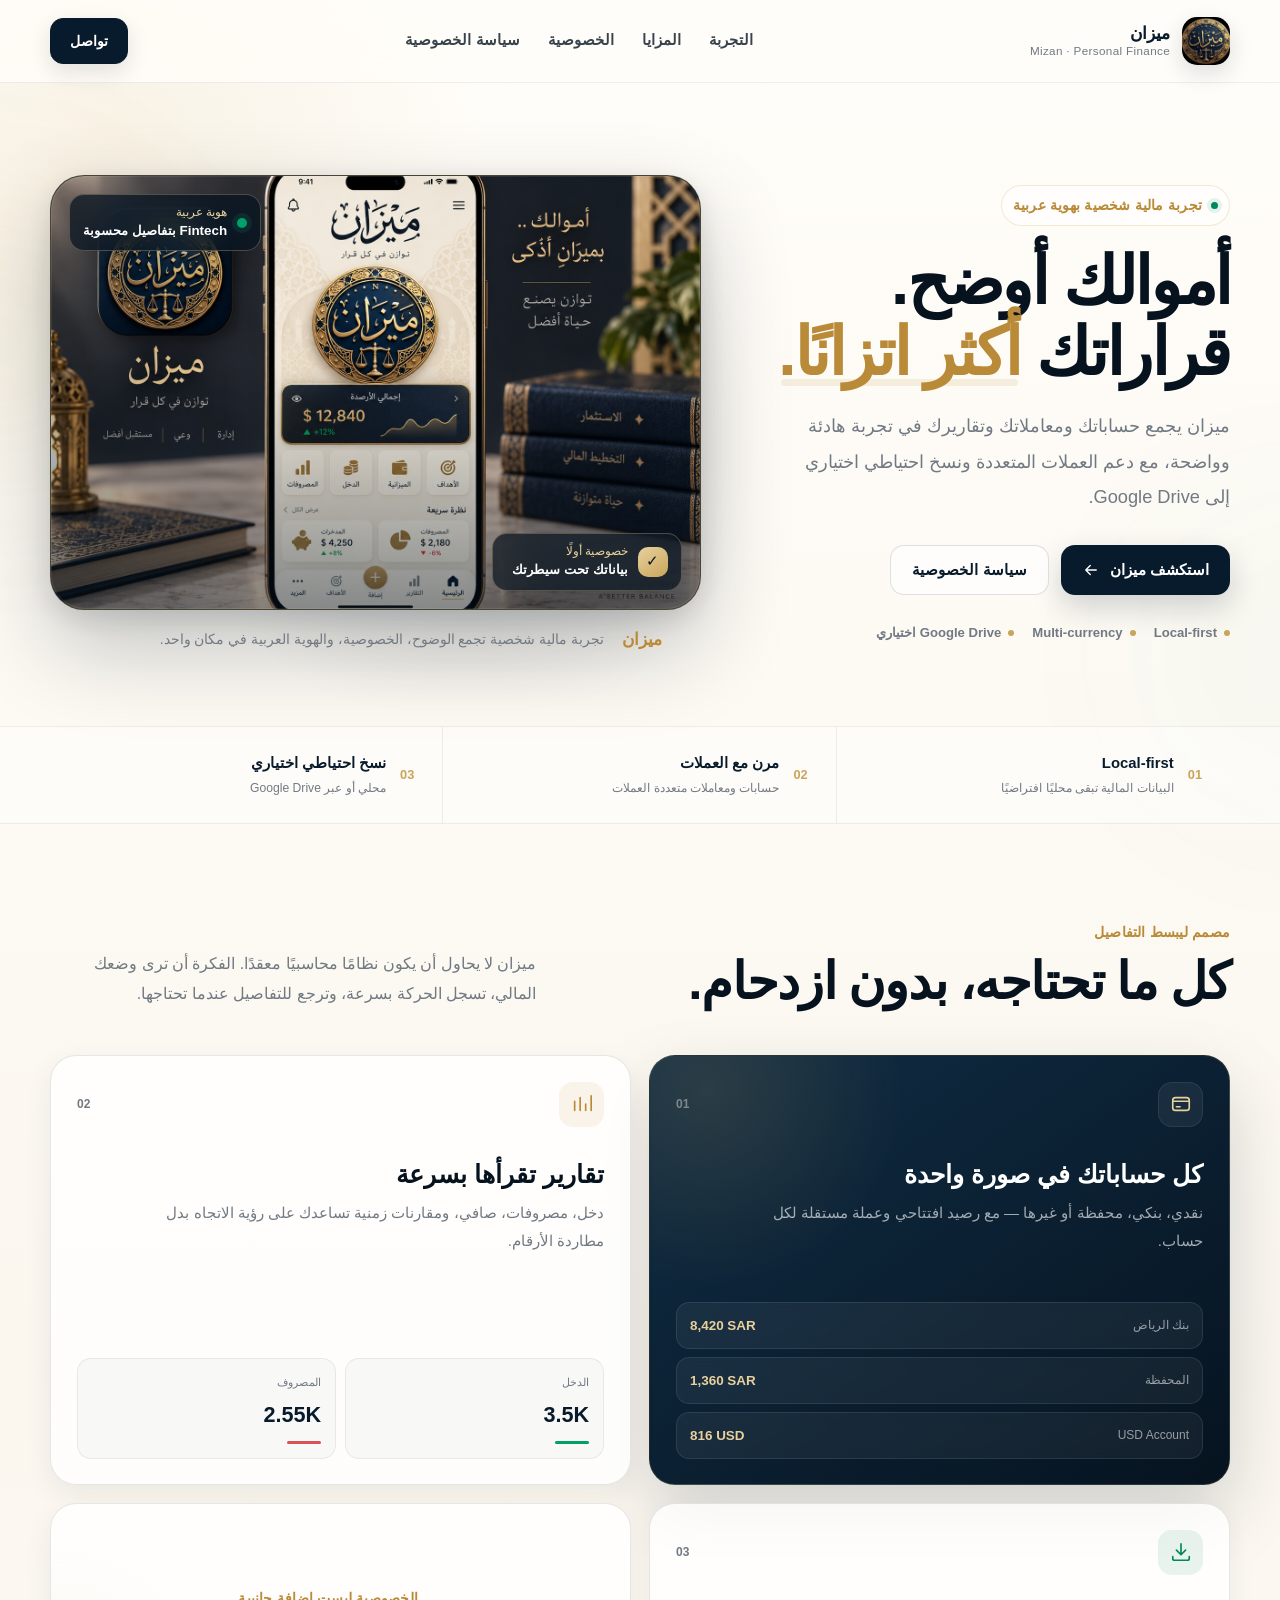
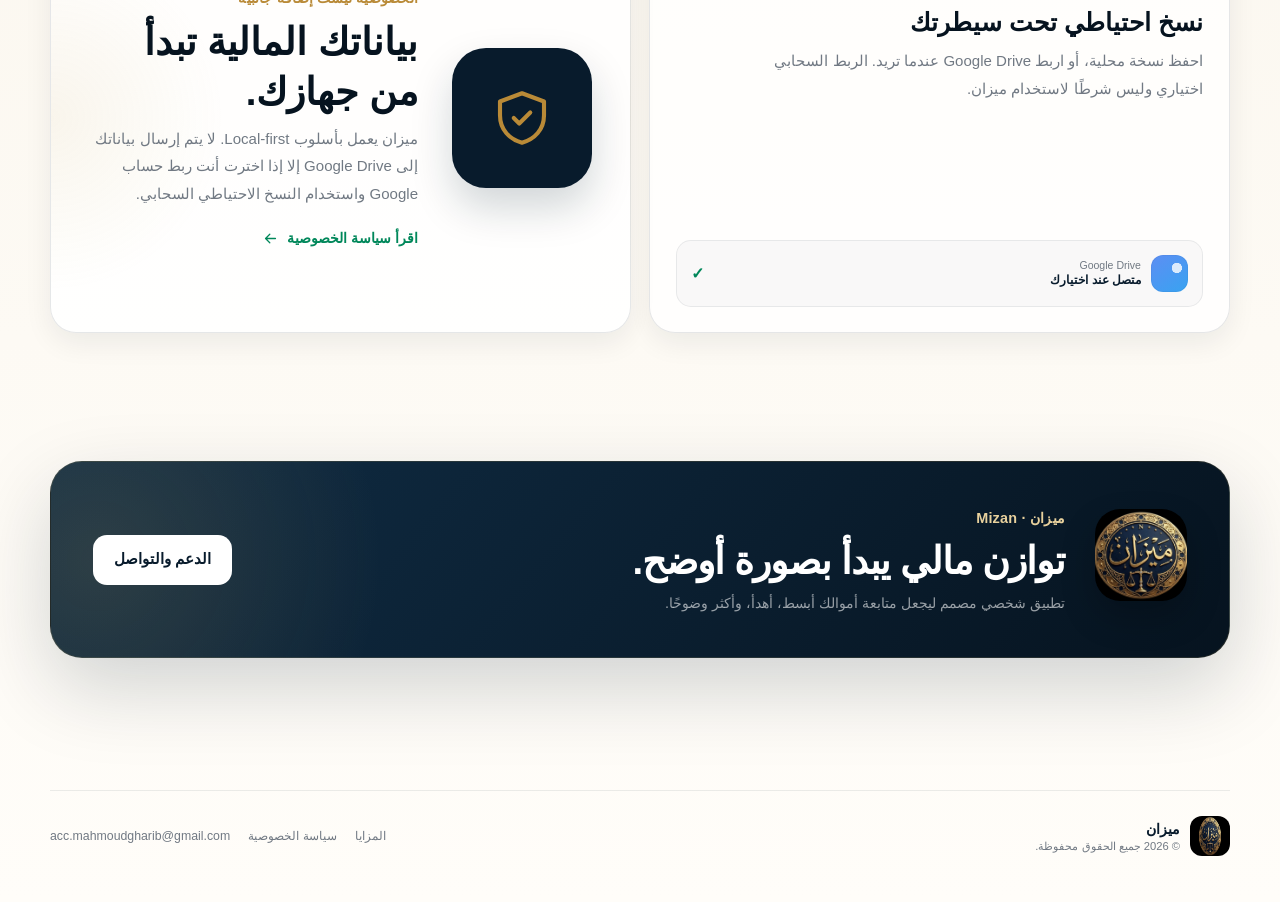
==== commit babb9310: "Add files via upload" ====
--- a/index.html
+++ b/index.html
@@ -70,80 +70,22 @@
           </div>
         </div>
 
-        <div class="product-stage" aria-label="معاينة واجهة ميزان">
-          <div class="stage-glow"></div>
-
-          <div class="app-window">
-            <div class="app-topline">
-              <div class="app-brand-mini">
-                <img src="assets/mizan-logo.png" alt="" />
-                <div>
-                  <strong>مساء الخير</strong>
-                  <span>نظرة سريعة على أموالك</span>
-                </div>
-              </div>
-              <span class="status-pill">محدّث الآن</span>
-            </div>
-
-            <div class="balance-panel">
-              <div class="balance-label">
-                <span class="wallet-icon">
-                  <svg viewBox="0 0 24 24" aria-hidden="true">
-                    <path d="M4 7.5h14a2 2 0 0 1 2 2V18a2 2 0 0 1-2 2H5a3 3 0 0 1-3-3V7a3 3 0 0 1 3-3h11v3.5"/>
-                    <path d="M16 12h4v4h-4a2 2 0 0 1 0-4Z"/>
-                  </svg>
-                </span>
-                صافي الرصيد
-              </div>
-              <div class="balance-number">12,840.00 <small>SAR</small></div>
-              <div class="balance-sub">بالعملة الأساسية · ريال سعودي</div>
-              <div class="balance-line" aria-hidden="true">
-                <svg viewBox="0 0 420 78" preserveAspectRatio="none">
-                  <path class="area" d="M0 66 C40 58 48 42 86 45 S135 68 170 49 S221 16 258 30 S305 61 340 43 S378 17 420 22 L420 78 L0 78 Z"/>
-                  <path class="stroke" d="M0 66 C40 58 48 42 86 45 S135 68 170 49 S221 16 258 30 S305 61 340 43 S378 17 420 22"/>
-                </svg>
-              </div>
-            </div>
-
-            <div class="mini-metrics">
-              <div>
-                <span>الدخل</span>
-                <strong class="positive">3,500</strong>
-              </div>
-              <div>
-                <span>المصروفات</span>
-                <strong class="negative">2,550</strong>
-              </div>
-              <div>
-                <span>صافي الشهر</span>
-                <strong>950</strong>
-              </div>
-            </div>
-
-            <div class="insight-card">
-              <div class="insight-icon">
-                <svg viewBox="0 0 24 24" aria-hidden="true">
-                  <path d="M4 19V9M10 19V5M16 19v-7M22 19V3"/>
-                </svg>
-              </div>
-              <div>
-                <span>مؤشر الشهر</span>
-                <strong>رؤية أسرع للحركة المالية</strong>
-              </div>
-              <div class="spark-bars" aria-hidden="true">
-                <i style="height:30%"></i><i style="height:55%"></i><i style="height:42%"></i><i style="height:76%"></i><i style="height:64%"></i><i style="height:92%"></i>
-              </div>
-            </div>
-          </div>
-
-          <div class="float-card float-one">
-            <span class="float-icon">↔</span>
-            <div><small>تحويلات</small><strong>بين حساباتك بسهولة</strong></div>
-          </div>
-
-          <div class="float-card float-two">
-            <span class="float-icon">◎</span>
-            <div><small>خصوصية</small><strong>بياناتك على جهازك أولًا</strong></div>
+        <div class="hero-art" aria-label="هوية ميزان وتجربة التطبيق">
+          <div class="hero-art-frame">
+            <img src="assets/mizan-hero-visual.png" alt="تصميم بصري لتطبيق ميزان يعرض الهوية العربية وتجربة إدارة الأموال" />
+            <div class="hero-art-shade" aria-hidden="true"></div>
+            <div class="hero-art-badge hero-art-badge-top">
+              <span class="badge-mark"></span>
+              <div><small>هوية عربية</small><strong>Fintech بتفاصيل محسوبة</strong></div>
+            </div>
+            <div class="hero-art-badge hero-art-badge-bottom">
+              <span class="badge-icon">✓</span>
+              <div><small>خصوصية أولًا</small><strong>بياناتك تحت سيطرتك</strong></div>
+            </div>
+          </div>
+          <div class="hero-art-caption">
+            <span>ميزان</span>
+            <p>تجربة مالية شخصية تجمع الوضوح، الخصوصية، والهوية العربية في مكان واحد.</p>
           </div>
         </div>
       </div>
--- a/assets/styles.css
+++ b/assets/styles.css
@@ -1,9 +1,10 @@
 @font-face {
   font-family: 'Mahmoud';
-  src: url('fonts/Mahmoud-Final.ttf') format('truetype');
+  src: local('Mahmoud Final'), local('MahmoudFinal-Medium'),
+       url('./fonts/Mahmoud-Final.ttf') format('truetype');
   font-display: swap;
   font-style: normal;
-  font-weight: 100 900;
+  font-weight: 500;
 }
 
 :root {
@@ -36,7 +37,15 @@
 }
 
 * { box-sizing: border-box; }
-html { scroll-behavior: smooth; }
+html {
+  scroll-behavior: smooth;
+  font-family: 'Mahmoud', sans-serif;
+}
+
+html, body, body *, button, input, textarea, select, option {
+  font-family: 'Mahmoud', sans-serif !important;
+}
+
 
 body {
   margin: 0;
@@ -44,7 +53,9 @@
   background:
     radial-gradient(circle at 9% 6%, rgba(201,165,90,.12), transparent 23rem),
     linear-gradient(180deg, #fffdf9 0%, #fbf7ef 55%, #fffdf9 100%);
-  font-family: 'Mahmoud', 'Segoe UI', Tahoma, Arial, sans-serif;
+  font-family: 'Mahmoud', sans-serif;
+  font-weight: 500;
+  font-synthesis: weight;
   line-height: 1.72;
   text-rendering: optimizeLegibility;
   -webkit-font-smoothing: antialiased;
@@ -1197,3 +1208,153 @@
     transition: none !important;
   }
 }
+
+
+/* ===== Signature hero visual ===== */
+.hero-grid {
+  grid-template-columns: minmax(0, .82fr) minmax(520px, 1.18fr);
+  gap: clamp(44px, 6vw, 88px);
+}
+
+.hero-art {
+  position: relative;
+  min-width: 0;
+}
+
+.hero-art::before {
+  content: '';
+  position: absolute;
+  inset: 10% -6% -8% 12%;
+  border-radius: 44px;
+  background: radial-gradient(circle at 55% 45%, rgba(201,165,90,.26), rgba(8,27,44,.08) 38%, transparent 70%);
+  filter: blur(24px);
+  z-index: 0;
+  pointer-events: none;
+}
+
+.hero-art-frame {
+  position: relative;
+  z-index: 1;
+  overflow: hidden;
+  border-radius: 34px;
+  border: 1px solid rgba(201,165,90,.34);
+  background: var(--navy-950);
+  box-shadow: 0 38px 90px rgba(6,19,31,.24), 0 8px 28px rgba(8,27,44,.12);
+  isolation: isolate;
+}
+
+.hero-art-frame::before {
+  content: '';
+  position: absolute;
+  inset: 0;
+  border-radius: inherit;
+  box-shadow: inset 0 0 0 1px rgba(255,255,255,.08);
+  z-index: 4;
+  pointer-events: none;
+}
+
+.hero-art-frame img {
+  display: block;
+  width: 100%;
+  aspect-ratio: 1.5 / 1;
+  object-fit: cover;
+  object-position: center;
+  transform: scale(1.015);
+  transition: transform .8s var(--ease);
+}
+
+.hero-art-frame:hover img { transform: scale(1.045); }
+
+.hero-art-shade {
+  position: absolute;
+  inset: 0;
+  z-index: 2;
+  background:
+    linear-gradient(180deg, rgba(6,19,31,.02) 44%, rgba(6,19,31,.48) 100%),
+    linear-gradient(90deg, rgba(6,19,31,.18), transparent 34%, transparent 70%, rgba(6,19,31,.08));
+  pointer-events: none;
+}
+
+.hero-art-badge {
+  position: absolute;
+  z-index: 5;
+  display: flex;
+  align-items: center;
+  gap: 10px;
+  min-width: 190px;
+  padding: 10px 13px;
+  color: #fff;
+  background: rgba(6,19,31,.72);
+  border: 1px solid rgba(232,209,157,.28);
+  border-radius: 15px;
+  backdrop-filter: blur(14px) saturate(140%);
+  -webkit-backdrop-filter: blur(14px) saturate(140%);
+  box-shadow: 0 14px 28px rgba(0,0,0,.18);
+}
+.hero-art-badge small,
+.hero-art-badge strong { display: block; }
+.hero-art-badge small { color: var(--gold-300); font-size: .72rem; line-height: 1.3; }
+.hero-art-badge strong { margin-top: 2px; font-size: .84rem; line-height: 1.35; font-weight: 700; }
+.hero-art-badge-top { top: 18px; left: 18px; }
+.hero-art-badge-bottom { right: 18px; bottom: 18px; }
+.badge-mark {
+  width: 10px; height: 10px; border-radius: 50%;
+  background: var(--green-500);
+  box-shadow: 0 0 0 5px rgba(0,160,107,.14);
+  flex: 0 0 auto;
+}
+.badge-icon {
+  display: grid; place-items: center;
+  width: 30px; height: 30px; border-radius: 10px;
+  color: var(--navy-950); background: linear-gradient(145deg,var(--gold-300),var(--gold-500));
+  font-size: .92rem;
+}
+
+.hero-art-caption {
+  position: relative;
+  z-index: 1;
+  width: min(88%, 640px);
+  margin: 16px auto 0;
+  display: flex;
+  align-items: center;
+  gap: 18px;
+  color: var(--ink-500);
+}
+.hero-art-caption span {
+  flex: 0 0 auto;
+  color: var(--gold-600);
+  font-size: 1.05rem;
+  font-weight: 800;
+}
+.hero-art-caption p { margin: 0; font-size: .86rem; line-height: 1.65; }
+
+/* Mahmoud is a single-weight font. Keep the visual hierarchy through size/color,
+   while browsers may synthesize heavier weights for headings. */
+body, p, a, span, small, strong, h1, h2, h3, h4, h5, h6,
+button, input, textarea, select, option, label, li, dt, dd, th, td {
+  font-family: 'Mahmoud', sans-serif !important;
+}
+
+[dir='ltr'], .brand-copy span, .trust-row, .balance-number, .account-chip strong {
+  font-family: 'Mahmoud', sans-serif !important;
+}
+
+@media (max-width: 1050px) {
+  .hero-grid { grid-template-columns: 1fr; }
+  .hero-copy { max-width: 760px; margin-inline: auto; text-align: center; }
+  .hero-lead { margin-inline: auto; }
+  .hero-actions, .trust-row { justify-content: center; }
+  .hero-art { width: min(880px, 100%); margin-inline: auto; }
+}
+
+@media (max-width: 680px) {
+  .hero-art-frame { border-radius: 24px; }
+  .hero-art-frame img { aspect-ratio: 1 / .88; }
+  .hero-art-badge { min-width: 0; padding: 8px 10px; }
+  .hero-art-badge strong { font-size: .74rem; }
+  .hero-art-badge small { font-size: .65rem; }
+  .hero-art-badge-top { top: 10px; left: 10px; }
+  .hero-art-badge-bottom { right: 10px; bottom: 10px; }
+  .hero-art-caption { width: 94%; gap: 10px; align-items: flex-start; }
+  .hero-art-caption p { font-size: .78rem; }
+}
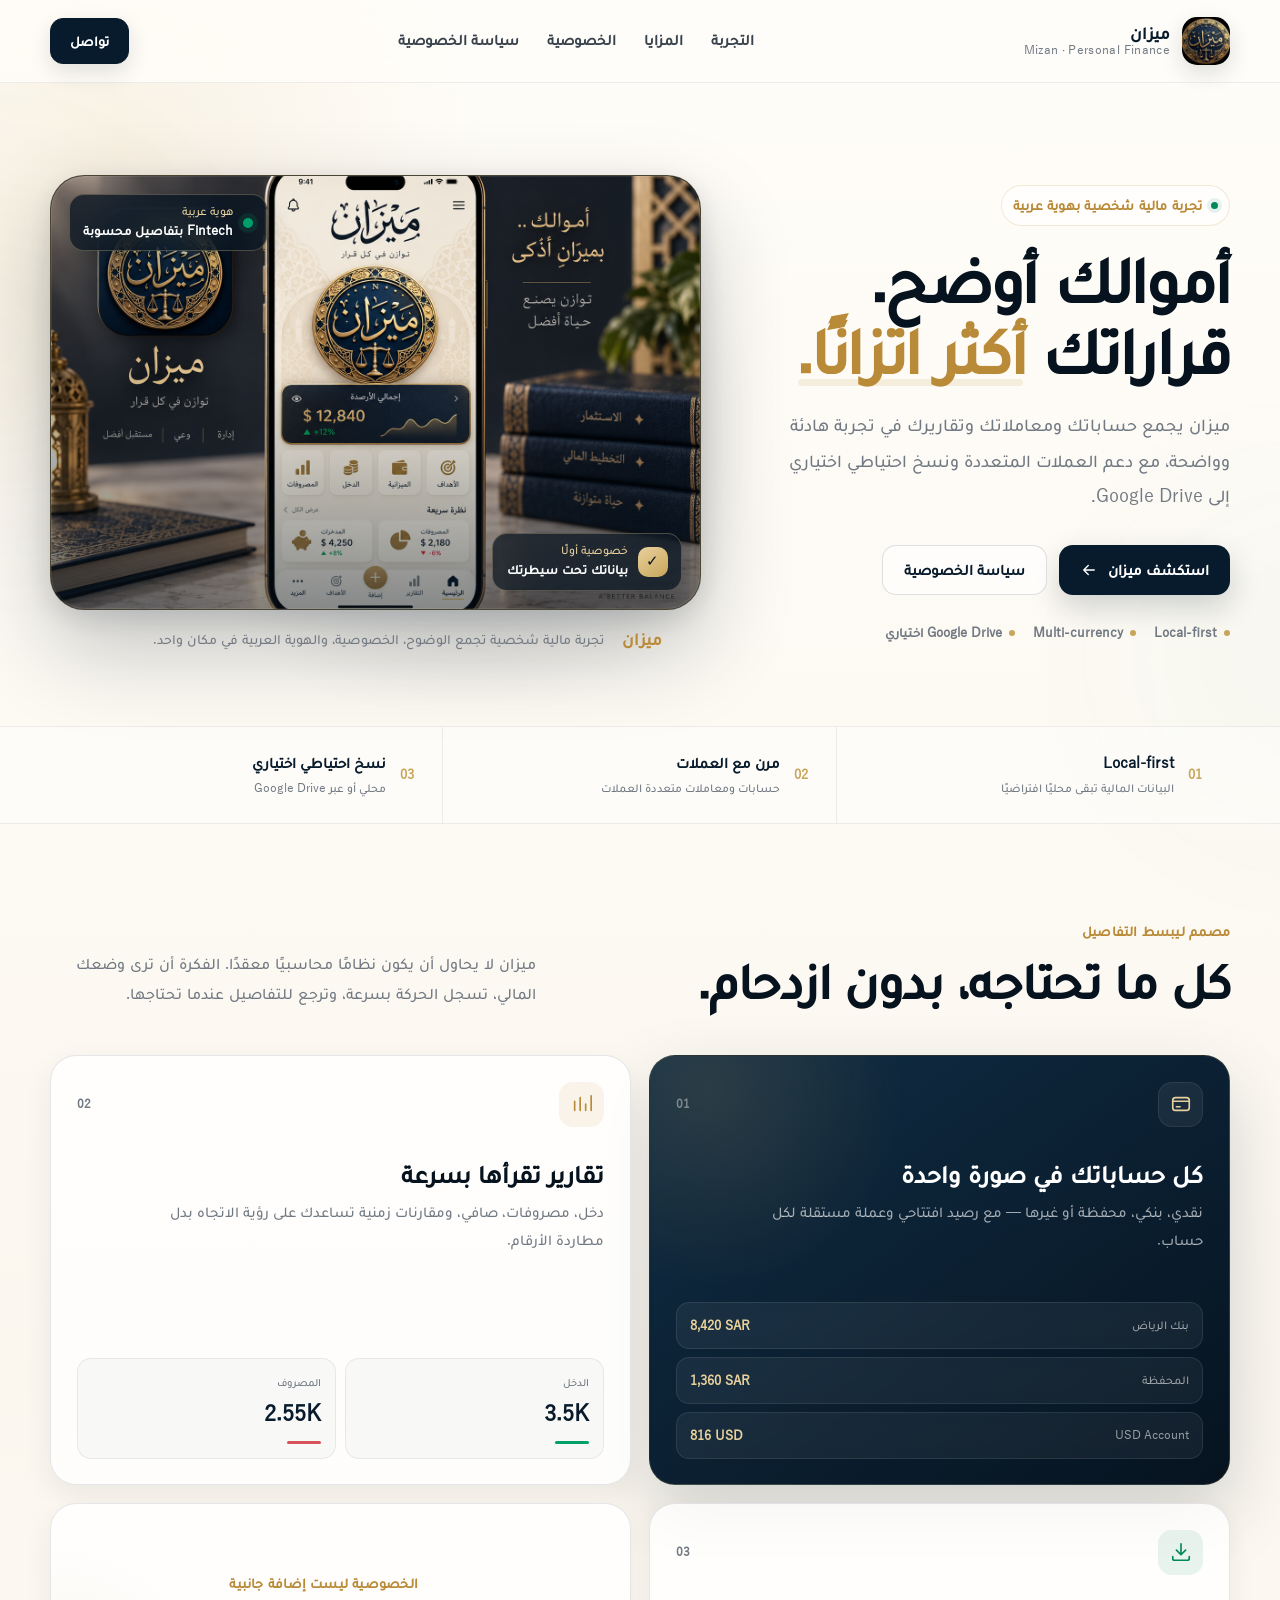
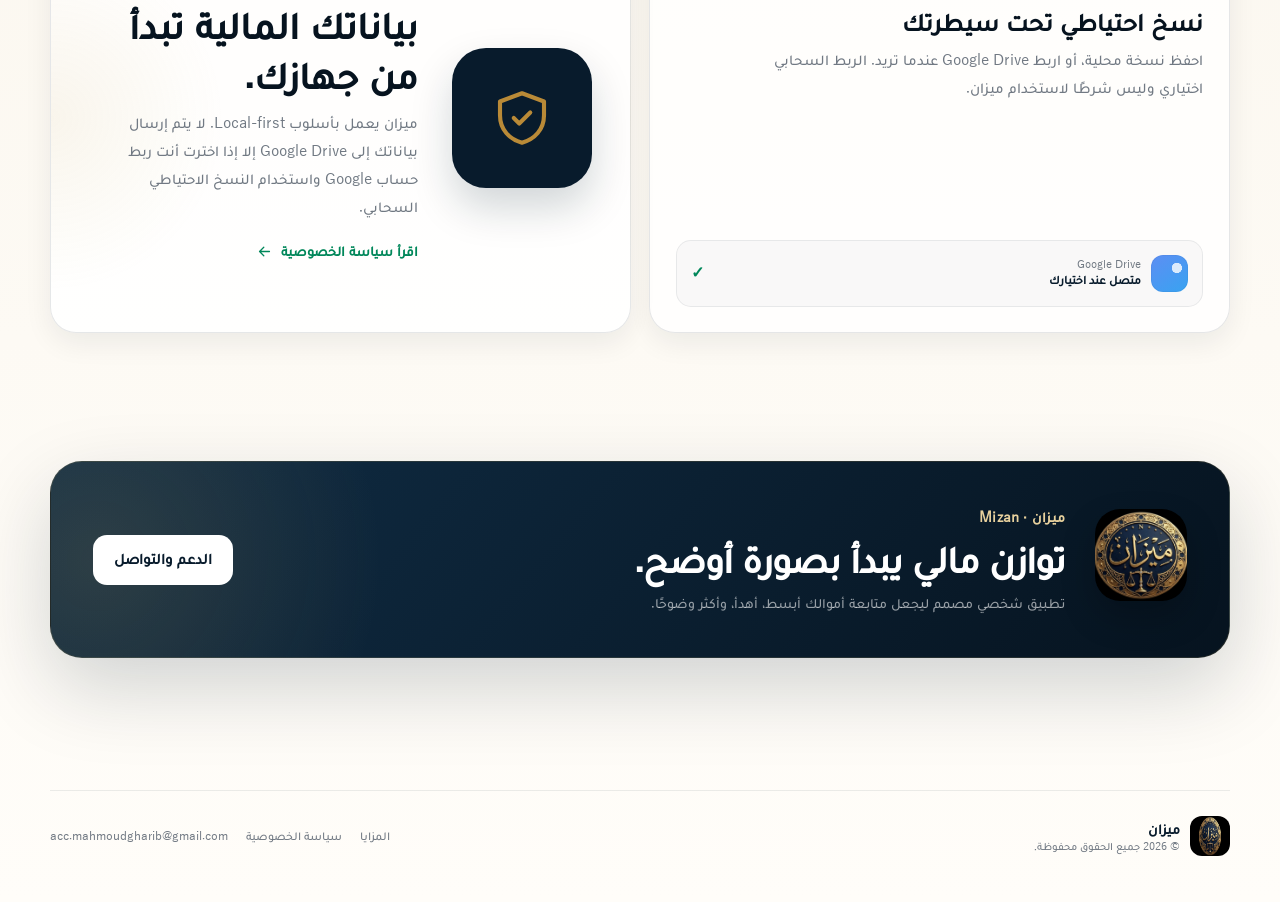
==== commit 850cc9be: "Add files via upload" ====
--- a/index.html
+++ b/index.html
@@ -7,7 +7,7 @@
   <meta name="theme-color" content="#081b2c" />
   <title>ميزان | Mizan</title>
   <link rel="icon" href="assets/mizan-logo.png" />
-  <link rel="stylesheet" href="assets/styles.css" />
+  <link rel="stylesheet" href="assets/styles.css?v=20260908-fontfix2" />
 </head>
 <body>
   <div class="ambient ambient-one" aria-hidden="true"></div>
--- a/assets/styles.css
+++ b/assets/styles.css
@@ -1,7 +1,7 @@
 @font-face {
-  font-family: 'Mahmoud';
-  src: local('Mahmoud Final'), local('MahmoudFinal-Medium'),
-       url('./fonts/Mahmoud-Final.ttf') format('truetype');
+  font-family: 'MahmoudWeb';
+  src: url('./fonts/Mahmoud-Web-20260908.woff2') format('woff2'),
+       url('./fonts/Mahmoud-Web-20260908.ttf') format('truetype');
   font-display: swap;
   font-style: normal;
   font-weight: 500;
@@ -39,11 +39,11 @@
 * { box-sizing: border-box; }
 html {
   scroll-behavior: smooth;
-  font-family: 'Mahmoud', sans-serif;
+  font-family: 'MahmoudWeb', sans-serif;
 }
 
 html, body, body *, button, input, textarea, select, option {
-  font-family: 'Mahmoud', sans-serif !important;
+  font-family: 'MahmoudWeb', sans-serif !important;
 }
 
 
@@ -53,7 +53,7 @@
   background:
     radial-gradient(circle at 9% 6%, rgba(201,165,90,.12), transparent 23rem),
     linear-gradient(180deg, #fffdf9 0%, #fbf7ef 55%, #fffdf9 100%);
-  font-family: 'Mahmoud', sans-serif;
+  font-family: 'MahmoudWeb', sans-serif;
   font-weight: 500;
   font-synthesis: weight;
   line-height: 1.72;
@@ -430,7 +430,7 @@
 
 .balance-number {
   margin-top: 21px;
-  font-family: 'Mahmoud', 'Segoe UI', sans-serif;
+  font-family: 'MahmoudWeb', 'Segoe UI', sans-serif;
   font-size: 2.68rem;
   font-weight: 900;
   direction: ltr;
@@ -1332,11 +1332,11 @@
    while browsers may synthesize heavier weights for headings. */
 body, p, a, span, small, strong, h1, h2, h3, h4, h5, h6,
 button, input, textarea, select, option, label, li, dt, dd, th, td {
-  font-family: 'Mahmoud', sans-serif !important;
+  font-family: 'MahmoudWeb', sans-serif !important;
 }
 
 [dir='ltr'], .brand-copy span, .trust-row, .balance-number, .account-chip strong {
-  font-family: 'Mahmoud', sans-serif !important;
+  font-family: 'MahmoudWeb', sans-serif !important;
 }
 
 @media (max-width: 1050px) {
